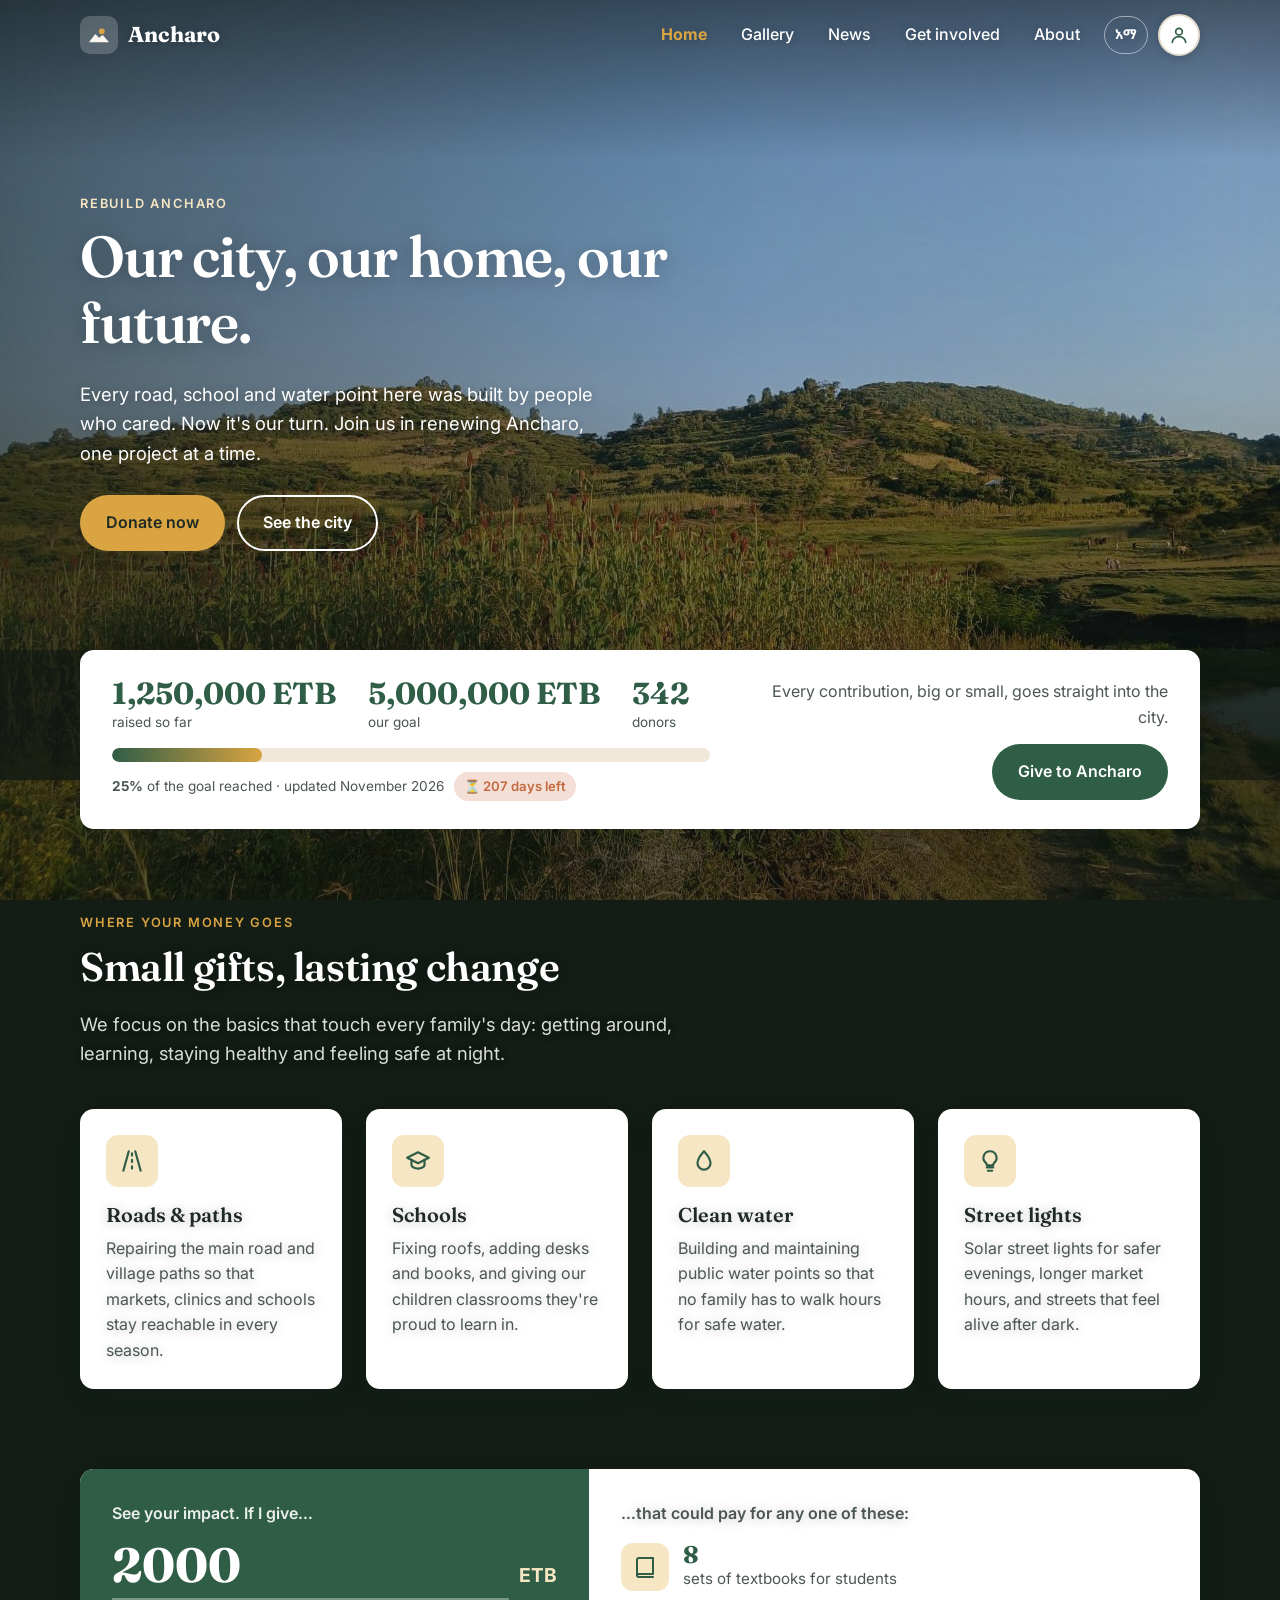
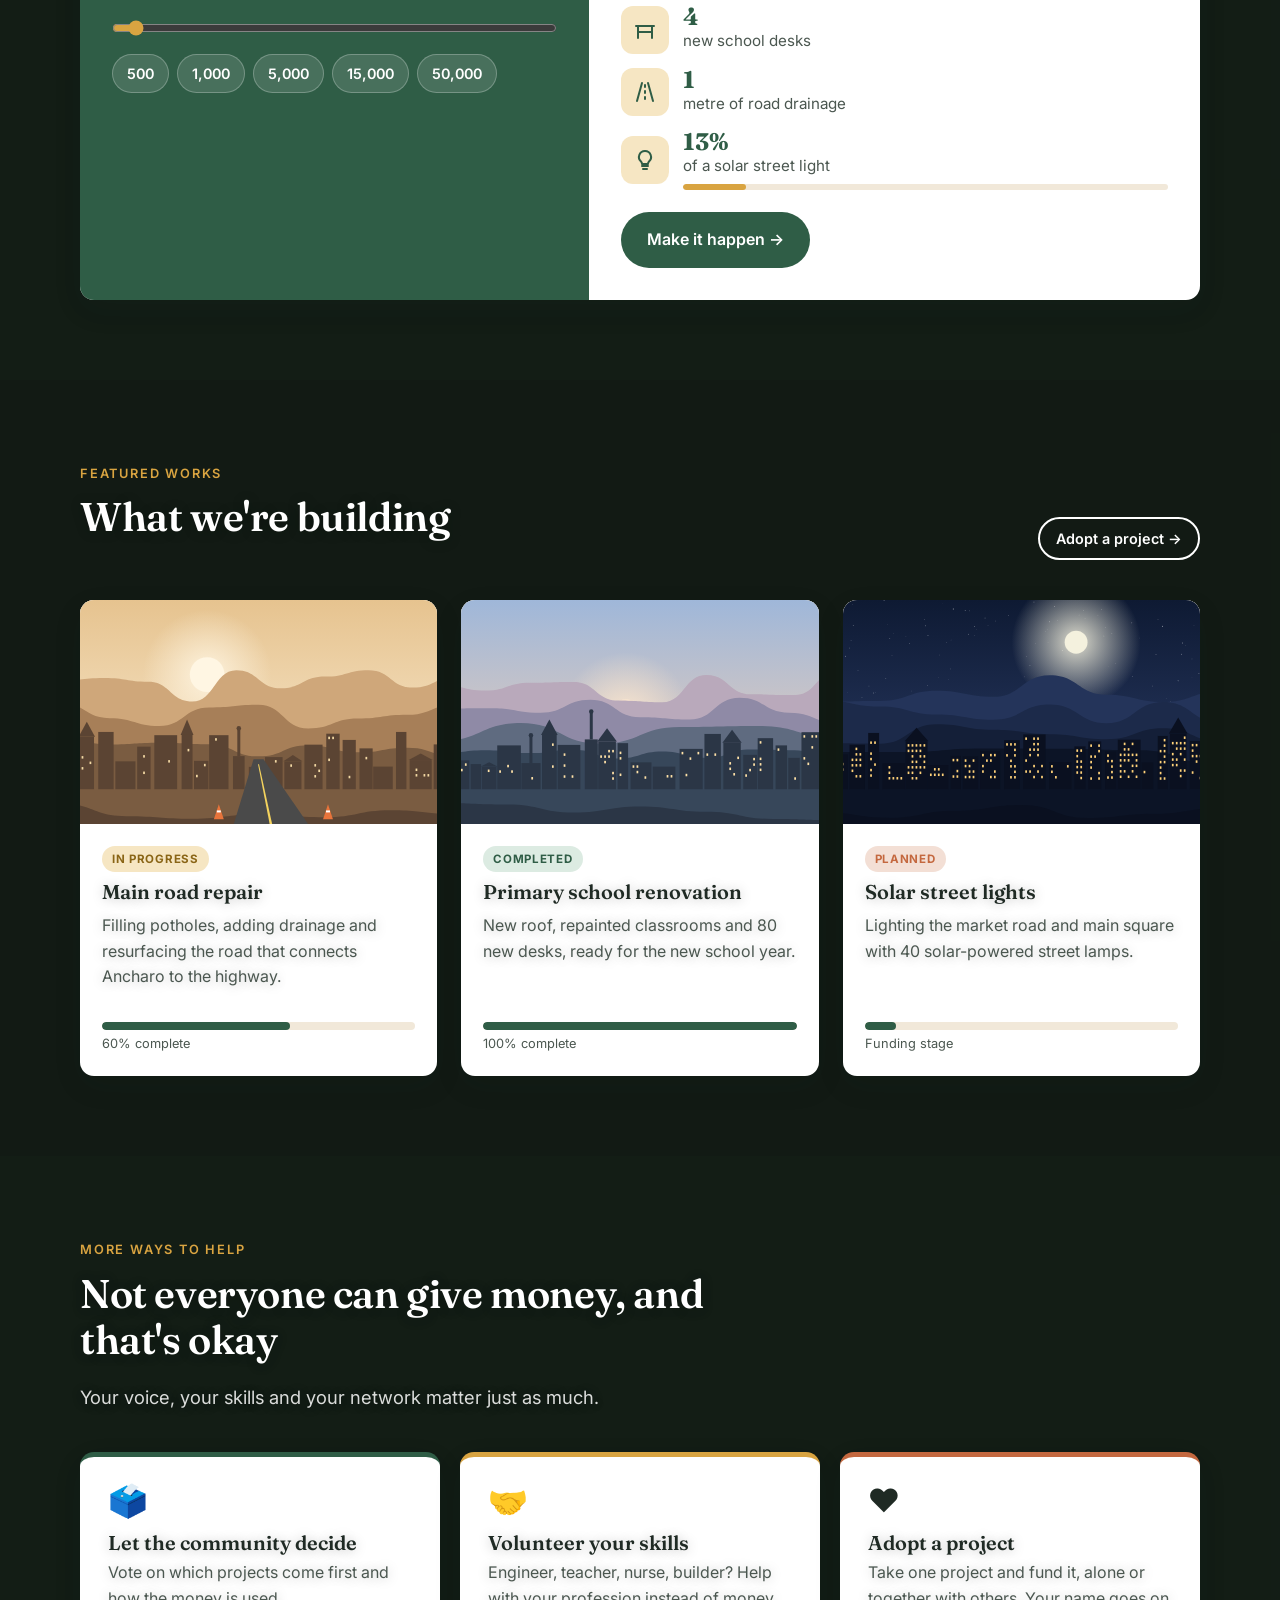
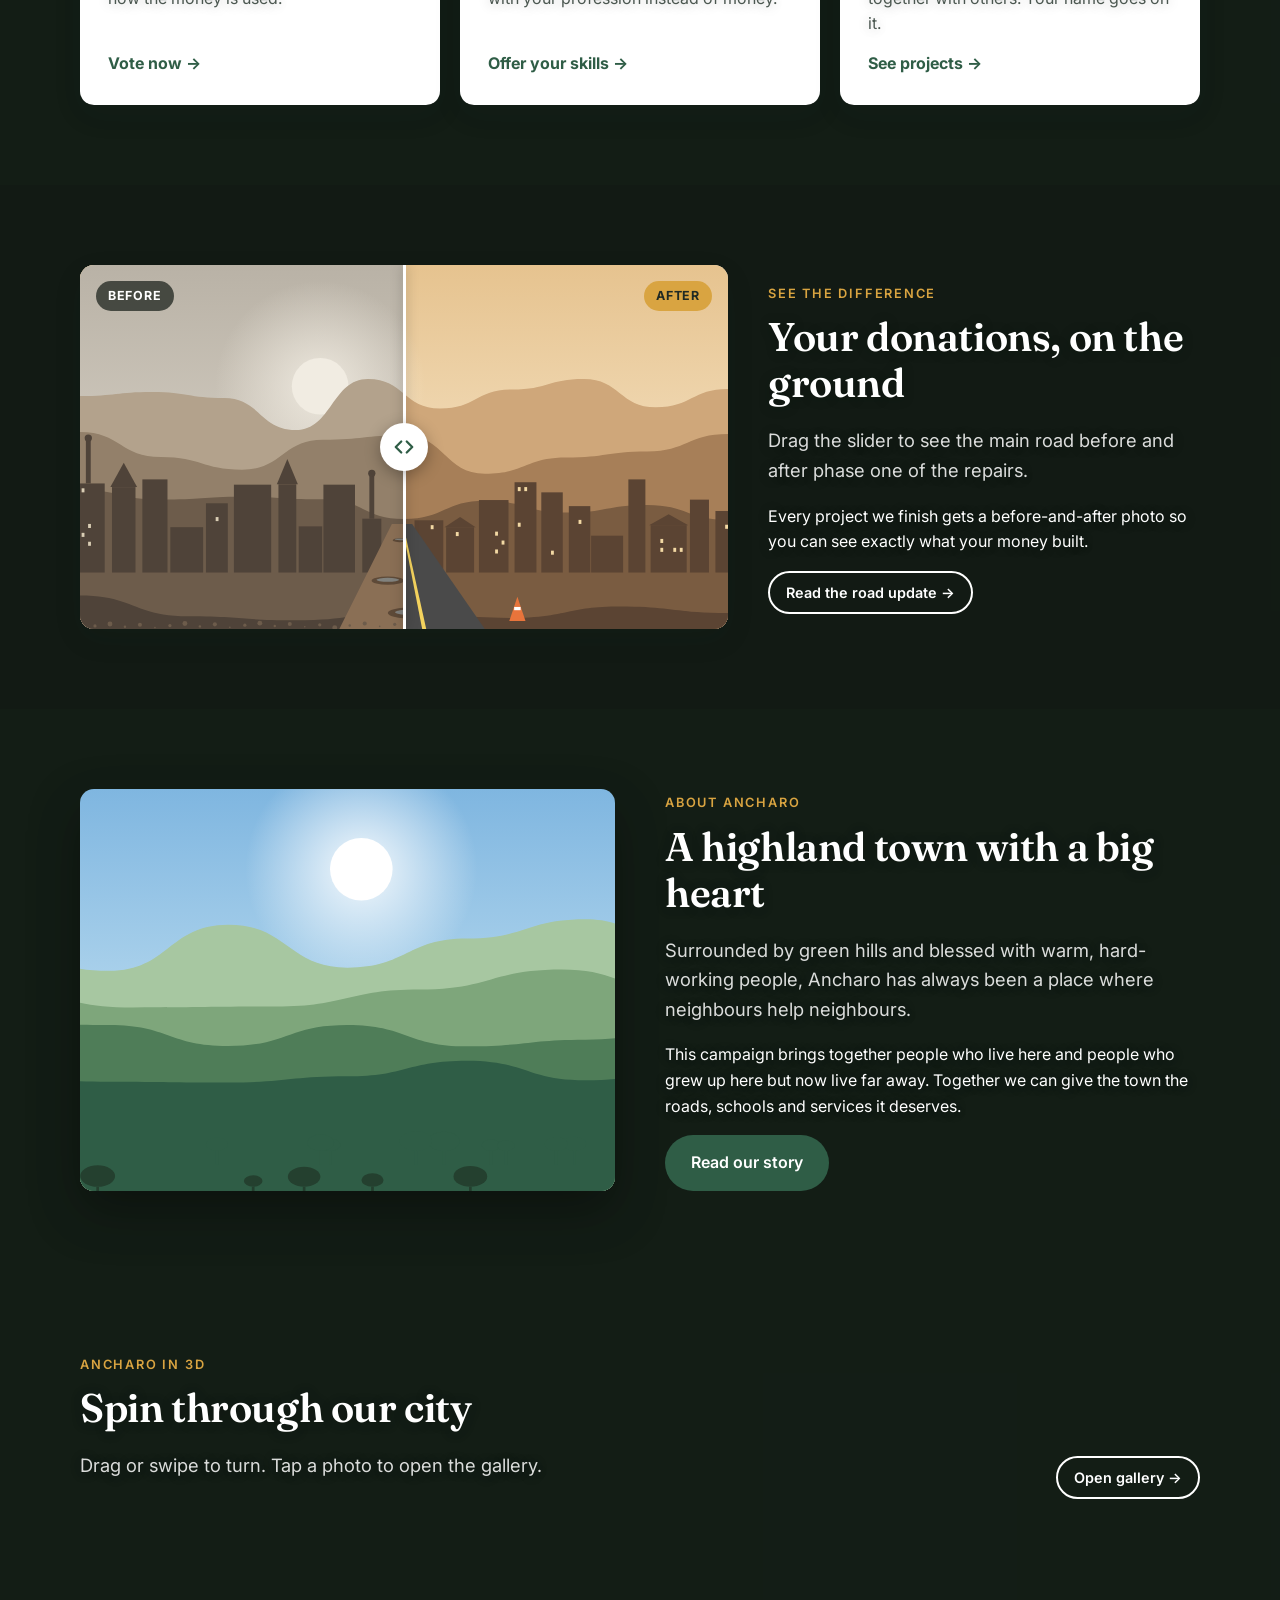
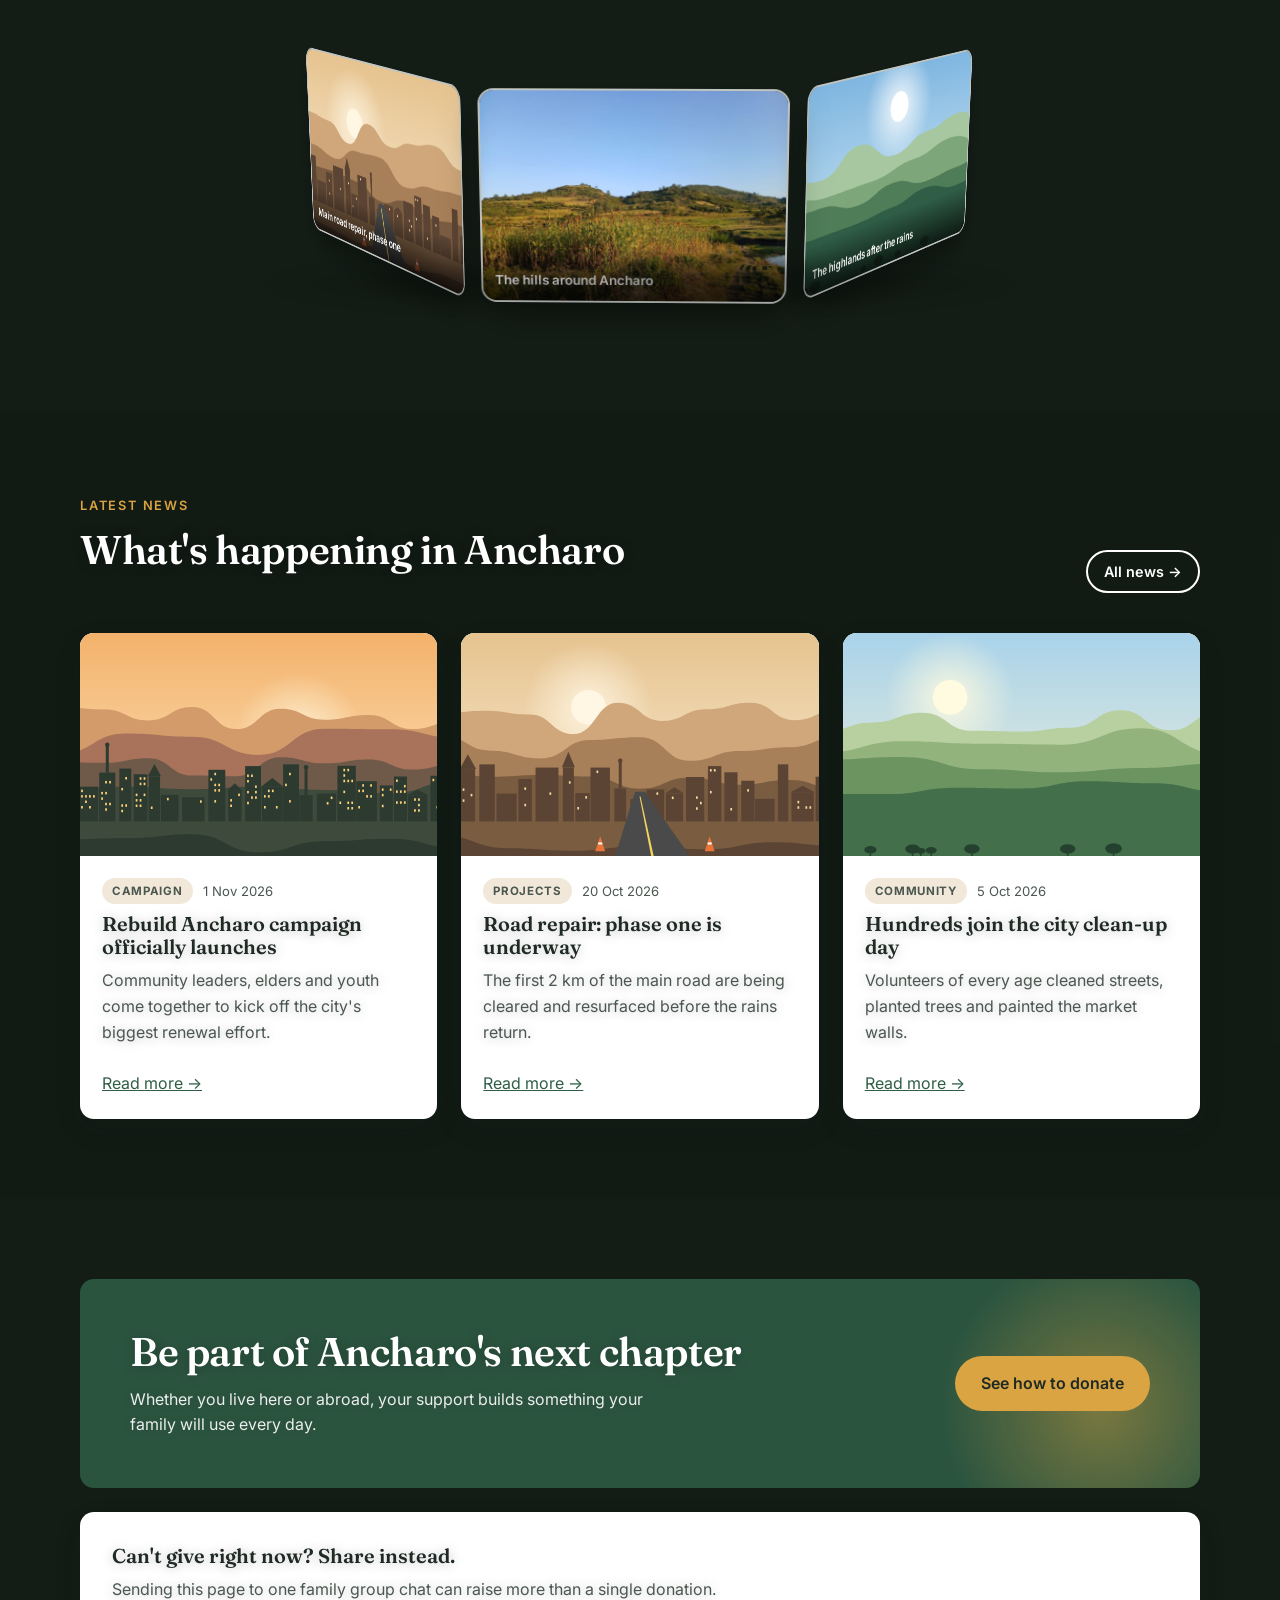
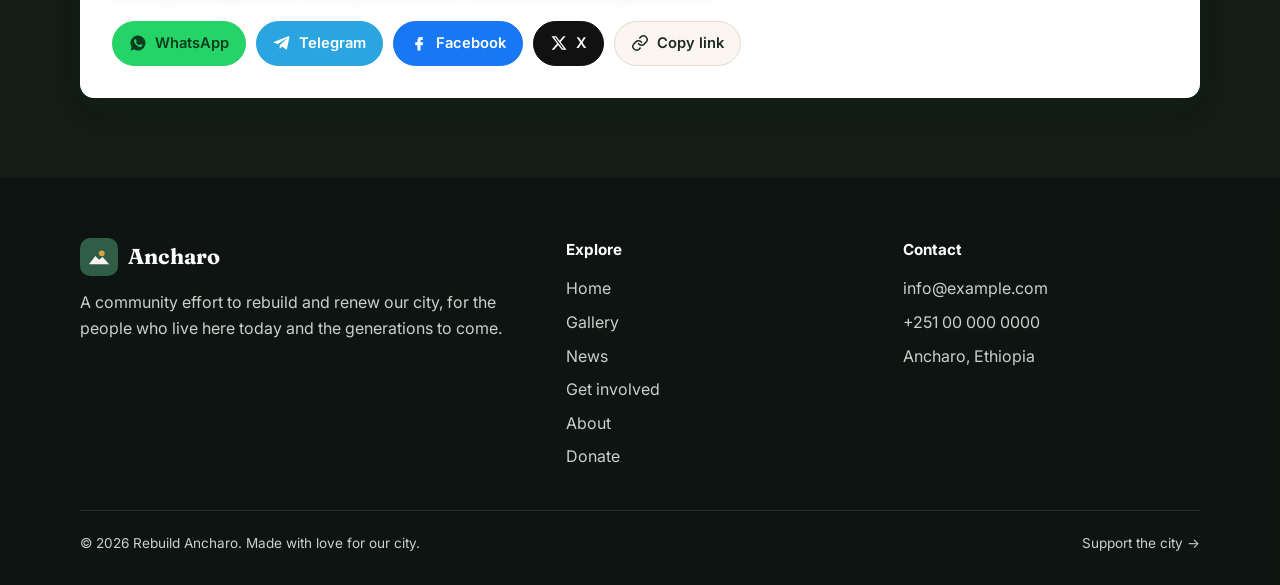
==== index.html @ 9e1f9411 "Add 3D motion: photo ring, tilting cards, unfolding hero, living background - Home: a 3D ring of Anc" ====
<!DOCTYPE html>
<html lang="en">
<head>
  <meta charset="UTF-8" />
  <meta name="viewport" content="width=device-width, initial-scale=1.0, viewport-fit=cover" />
  <title>Ancharo — Rebuild Our City</title>
  <meta name="description" content="Help us rebuild and renew Ancharo. See our city, follow the news, and support the projects that make our home better." />
  <meta name="theme-color" content="#2f5d46" />
  <!-- Link preview when shared on WhatsApp, Telegram, Facebook… -->
  <meta property="og:type" content="website" />
  <meta property="og:site_name" content="Rebuild Ancharo" />
  <meta property="og:title" content="Ancharo — Rebuild Our City" />
  <meta property="og:description" content="Help us rebuild and renew Ancharo. See our city, follow the news, and support the projects that make our home better." />
  <meta property="og:image" content="https://ancharo.vercel.app/images/og-image.jpg" />
  <meta property="og:url" content="https://ancharo.vercel.app/" />
  <meta name="twitter:card" content="summary_large_image" />
  <link rel="icon" href="images/favicon.svg" type="image/svg+xml" />
  <link rel="preconnect" href="https://fonts.googleapis.com" />
  <link rel="preconnect" href="https://fonts.gstatic.com" crossorigin />
  <link href="https://fonts.googleapis.com/css2?family=Fraunces:opsz,wght@9..144,600;9..144,700&family=Inter:wght@400;500;600;700&family=Noto+Sans+Ethiopic:wght@400;600;700&family=Noto+Serif+Ethiopic:wght@600;700&display=swap" rel="stylesheet" />
  <script src="js/i18n.js?v=f42a2118"></script>
  <link rel="stylesheet" href="css/styles.css?v=bd126ecc" />
</head>
<body class="home">

  <!-- ================= HEADER ================= -->
  <header class="site-header">
    <nav class="container nav" aria-label="Main">
      <a class="brand" href="index.html">
        <span class="brand__mark"><svg width="22" height="22" viewBox="0 0 24 24" fill="none"><circle cx="15" cy="8" r="3.2" fill="#d9a441"/><path d="M1 20 L8 11 L12 15 L16 12 L23 20 Z" fill="#faf6ef"/></svg></span>
        <span class="brand__name">Ancharo</span>
      </a>
      <button class="nav__toggle" aria-label="Open menu" aria-expanded="false">
        <svg width="26" height="26" viewBox="0 0 24 24" fill="none" stroke="currentColor" stroke-width="2" stroke-linecap="round"><path d="M3 6h18M3 12h18M3 18h18"/></svg>
      </button>
      <ul class="nav__links">
        <li><a href="index.html" aria-current="page">Home</a></li>
        <li><a href="gallery.html">Gallery</a></li>
        <li><a href="news.html">News</a></li>
        <li><a href="community.html">Get involved</a></li>
        <li><a href="about.html">About</a></li>
      </ul>
    </nav>
  </header>

  <main>
    <!-- ================= HERO ================= -->
    <section class="hero">
      <div class="container">
        <div class="hero__content">
          <span class="eyebrow">Rebuild Ancharo</span>
          <h1>Our city, our home, our future.</h1>
          <p>Every road, school and water point here was built by people who cared. Now it's our turn. Join us in renewing Ancharo, one project at a time.</p>
          <div class="hero__actions">
            <a class="btn btn--gold" href="donate.html">Donate now</a>
            <a class="btn btn--ghost" href="gallery.html">See the city</a>
          </div>
        </div>
      </div>
    </section>

    <!-- ================= PROGRESS ================= -->
    <section class="progress-wrap">
    <div class="container">
      <div class="progress-card reveal">
        <div>
          <div class="progress-card__nums">
            <div><div class="stat__value" data-raised>—</div><div class="stat__label">raised so far</div></div>
            <div><div class="stat__value" data-goal>—</div><div class="stat__label">our goal</div></div>
            <div><div class="stat__value" data-donors>—</div><div class="stat__label">donors</div></div>
          </div>
          <div class="bar" role="progressbar" aria-label="Fundraising progress"><div class="bar__fill"></div></div>
          <p class="progress-card__note"><strong data-percent>0%</strong> of the goal reached · updated <span data-updated></span> <span class="countdown" data-countdown></span></p>
        </div>
        <div class="progress-card__cta">
          <p>Every contribution, big or small, goes straight into the city.</p>
          <a class="btn btn--green" href="donate.html">Give to Ancharo</a>
        </div>
      </div>
    </div>
    </section>

    <!-- ================= SUPPORTERS (edit the list in js/main.js) ================= -->
    <section class="section" style="padding-bottom:0">
      <div class="container">
        <p class="eyebrow" style="margin-bottom:14px">Thank you to our supporters</p>
        <div class="supporters" data-supporters></div>
      </div>
    </section>

    <!-- ================= WHY ================= -->
    <section class="section">
      <div class="container">
        <div class="section__head reveal">
          <span class="eyebrow">Where your money goes</span>
          <h2>Small gifts, lasting change</h2>
          <p class="lead">We focus on the basics that touch every family's day: getting around, learning, staying healthy and feeling safe at night.</p>
        </div>
        <div class="grid grid--4">
          <div class="why reveal">
            <div class="why__icon"><svg width="26" height="26" viewBox="0 0 24 24" fill="none" stroke="currentColor" stroke-width="2" stroke-linecap="round" stroke-linejoin="round"><path d="M4 21 9 3M20 21 15 3M12 5v2M12 11v2M12 17v2"/></svg></div>
            <h3>Roads &amp; paths</h3>
            <p>Repairing the main road and village paths so that markets, clinics and schools stay reachable in every season.</p>
          </div>
          <div class="why reveal">
            <div class="why__icon"><svg width="26" height="26" viewBox="0 0 24 24" fill="none" stroke="currentColor" stroke-width="2" stroke-linecap="round" stroke-linejoin="round"><path d="M2 9 12 4l10 5-10 5Z"/><path d="M6 11v5c0 1.5 3 3 6 3s6-1.5 6-3v-5"/></svg></div>
            <h3>Schools</h3>
            <p>Fixing roofs, adding desks and books, and giving our children classrooms they're proud to learn in.</p>
          </div>
          <div class="why reveal">
            <div class="why__icon"><svg width="26" height="26" viewBox="0 0 24 24" fill="none" stroke="currentColor" stroke-width="2" stroke-linecap="round" stroke-linejoin="round"><path d="M12 3s6 6.5 6 11a6 6 0 0 1-12 0c0-4.5 6-11 6-11Z"/></svg></div>
            <h3>Clean water</h3>
            <p>Building and maintaining public water points so that no family has to walk hours for safe water.</p>
          </div>
          <div class="why reveal">
            <div class="why__icon"><svg width="26" height="26" viewBox="0 0 24 24" fill="none" stroke="currentColor" stroke-width="2" stroke-linecap="round" stroke-linejoin="round"><path d="M9 18h6M10 21h4M12 3a6 6 0 0 0-4 10.5c.7.7 1 1.5 1 2.5h6c0-1 .3-1.8 1-2.5A6 6 0 0 0 12 3Z"/></svg></div>
            <h3>Street lights</h3>
            <p>Solar street lights for safer evenings, longer market hours, and streets that feel alive after dark.</p>
          </div>
        </div>
      </div>
    </section>

    <!-- ================= IMPACT CALCULATOR (edit costs in js/main.js) ================= -->
    <section class="section" style="padding-top:0">
      <div class="container">
        <div class="impact reveal" data-impact>
          <div class="impact__input">
            <label for="impact-amount">See your impact. If I give…</label>
            <div class="impact__amount">
              <input id="impact-amount" type="number" inputmode="numeric" min="0" step="50" value="2000" />
              <span data-currency>ETB</span>
            </div>
            <input class="impact__range" type="range" min="100" max="50000" step="100" value="2000" aria-label="Donation amount" />
            <div class="impact__presets">
              <button type="button" data-amount="500">500</button>
              <button type="button" data-amount="1000">1,000</button>
              <button type="button" data-amount="5000">5,000</button>
              <button type="button" data-amount="15000">15,000</button>
              <button type="button" data-amount="50000">50,000</button>
            </div>
          </div>
          <div class="impact__out">
            <p class="impact__lead">…that could pay for any one of these:</p>
            <ul class="impact__list" aria-live="polite"></ul>
            <a class="btn btn--green" href="donate.html">Make it happen →</a>
          </div>
        </div>
      </div>
    </section>

    <!-- ================= FEATURED WORKS ================= -->
    <section class="section section--sand">
      <div class="container">
        <div class="section__head section__head--row reveal">
          <div>
            <span class="eyebrow">Featured works</span>
            <h2>What we're building</h2>
          </div>
          <a class="btn btn--ghost btn--small" href="community.html#adopt">Adopt a project →</a>
        </div>
        <div class="grid grid--3" data-projects-home>
          <article class="card reveal" data-sample>
            <img class="card__img" src="images/roadwork.svg" alt="Road repair work on the main road" loading="lazy" />
            <div class="card__body">
              <div class="card__meta"><span class="tag tag--progress">In progress</span></div>
              <h3>Main road repair</h3>
              <p>Filling potholes, adding drainage and resurfacing the road that connects Ancharo to the highway.</p>
              <div class="card__foot">
                <div class="mini-bar"><span style="width:60%"></span></div>
                <div class="mini-bar__label">60% complete</div>
              </div>
            </div>
          </article>
          <article class="card reveal" data-sample>
            <img class="card__img" src="images/dawn.svg" alt="Town at dawn with the renovated school" loading="lazy" />
            <div class="card__body">
              <div class="card__meta"><span class="tag tag--done">Completed</span></div>
              <h3>Primary school renovation</h3>
              <p>New roof, repainted classrooms and 80 new desks, ready for the new school year.</p>
              <div class="card__foot">
                <div class="mini-bar"><span style="width:100%"></span></div>
                <div class="mini-bar__label">100% complete</div>
              </div>
            </div>
          </article>
          <article class="card reveal" data-sample>
            <img class="card__img" src="images/night.svg" alt="The city at night with lit windows" loading="lazy" />
            <div class="card__body">
              <div class="card__meta"><span class="tag tag--planned">Planned</span></div>
              <h3>Solar street lights</h3>
              <p>Lighting the market road and main square with 40 solar-powered street lamps.</p>
              <div class="card__foot">
                <div class="mini-bar"><span style="width:10%"></span></div>
                <div class="mini-bar__label">Funding stage</div>
              </div>
            </div>
          </article>
        </div>
      </div>
    </section>

    <!-- ================= GET INVOLVED ================= -->
    <section class="section">
      <div class="container">
        <div class="section__head reveal">
          <span class="eyebrow">More ways to help</span>
          <h2>Not everyone can give money, and that's okay</h2>
          <p class="lead">Your voice, your skills and your network matter just as much.</p>
        </div>
        <div class="ways">
          <a class="way reveal" href="community.html#decide">
            <span class="way__icon" aria-hidden="true">🗳️</span>
            <h3>Let the community decide</h3>
            <p>Vote on which projects come first and how the money is used.</p>
            <span class="way__go">Vote now →</span>
          </a>
          <a class="way reveal" href="community.html#volunteer">
            <span class="way__icon" aria-hidden="true">🤝</span>
            <h3>Volunteer your skills</h3>
            <p>Engineer, teacher, nurse, builder? Help with your profession instead of money.</p>
            <span class="way__go">Offer your skills →</span>
          </a>
          <a class="way reveal" href="community.html#adopt">
            <span class="way__icon" aria-hidden="true">♥</span>
            <h3>Adopt a project</h3>
            <p>Take one project and fund it, alone or together with others. Your name goes on it.</p>
            <span class="way__go">See projects →</span>
          </a>
        </div>
      </div>
    </section>

    <!-- ================= BEFORE / AFTER ================= -->
    <section class="section section--sand">
      <div class="container ba-wrap">
        <!-- Replace the two images with real "before" and "after" photos of the same place, ideally taken from the same spot. -->
        <div class="ba reveal">
          <img src="images/roadwork.svg" alt="The main road after repair" />
          <img class="ba__before" src="images/road-before.svg" alt="The main road before repair, muddy and full of potholes" />
          <span class="ba__tag ba__tag--before">Before</span>
          <span class="ba__tag ba__tag--after">After</span>
          <span class="ba__line"></span>
          <span class="ba__knob"><svg width="22" height="22" viewBox="0 0 24 24" fill="none" stroke="currentColor" stroke-width="2.5" stroke-linecap="round" stroke-linejoin="round"><path d="m9 6-6 6 6 6M15 6l6 6-6 6"/></svg></span>
          <input class="ba__range" type="range" min="0" max="100" value="50" aria-label="Drag to compare before and after" />
        </div>
        <div class="reveal">
          <span class="eyebrow">See the difference</span>
          <h2>Your donations, on the ground</h2>
          <p class="lead">Drag the slider to see the main road before and after phase one of the repairs.</p>
          <p>Every project we finish gets a before-and-after photo so you can see exactly what your money built.</p>
          <a class="btn btn--ghost btn--small" href="news.html#road">Read the road update →</a>
        </div>
      </div>
    </section>

    <!-- ================= ABOUT TEASER ================= -->
    <section class="section">
      <div class="container split">
        <img class="split__img reveal" src="images/highlands.svg" alt="Green highland hills surrounding Ancharo" loading="lazy" />
        <div class="reveal">
          <span class="eyebrow">About Ancharo</span>
          <h2>A highland town with a big heart</h2>
          <p class="lead">Surrounded by green hills and blessed with warm, hard-working people, Ancharo has always been a place where neighbours help neighbours.</p>
          <p>This campaign brings together people who live here and people who grew up here but now live far away. Together we can give the town the roads, schools and services it deserves.</p>
          <a class="btn btn--green" href="about.html">Read our story</a>
        </div>
      </div>
    </section>

    <!-- ================= 3D PHOTO RING (photos from Admin → Gallery replace these automatically) ================= -->
    <section class="section ring-section">
      <div class="container">
        <div class="section__head section__head--row reveal">
          <div>
            <span class="eyebrow">Ancharo in 3D</span>
            <h2>Spin through our city</h2>
            <p class="lead">Drag or swipe to turn. Tap a photo to open the gallery.</p>
          </div>
          <a class="btn btn--ghost btn--small" href="gallery.html">Open gallery →</a>
        </div>
        <div class="ring reveal" data-ring role="region" aria-label="Photos of Ancharo, drag to turn">
          <div class="ring__stage">
            <div class="ring__spinner">
              <a class="ring__item" href="gallery.html" draggable="false"><img src="images/hero.jpg" alt="The hills around Ancharo" loading="lazy" draggable="false" /><span>The hills around Ancharo</span></a>
              <a class="ring__item" href="gallery.html" draggable="false"><img src="images/highlands.svg" alt="The highlands after the rains" loading="lazy" draggable="false" /><span>The highlands after the rains</span></a>
              <a class="ring__item" href="gallery.html" draggable="false"><img src="images/market.svg" alt="Market day" loading="lazy" draggable="false" /><span>Market day</span></a>
              <a class="ring__item" href="gallery.html" draggable="false"><img src="images/night.svg" alt="Ancharo by night" loading="lazy" draggable="false" /><span>Ancharo by night</span></a>
              <a class="ring__item" href="gallery.html" draggable="false"><img src="images/valley.svg" alt="The valley road" loading="lazy" draggable="false" /><span>The valley road</span></a>
              <a class="ring__item" href="gallery.html" draggable="false"><img src="images/dawn.svg" alt="Morning comes to town" loading="lazy" draggable="false" /><span>Morning comes to town</span></a>
              <a class="ring__item" href="gallery.html" draggable="false"><img src="images/dusk.svg" alt="Dusk from the eastern hill" loading="lazy" draggable="false" /><span>Dusk from the eastern hill</span></a>
              <a class="ring__item" href="gallery.html" draggable="false"><img src="images/roadwork.svg" alt="Main road repair, phase one" loading="lazy" draggable="false" /><span>Main road repair, phase one</span></a>
            </div>
          </div>
          <div class="ring__floor" aria-hidden="true"></div>
        </div>
      </div>
    </section>

    <!-- ================= LATEST NEWS ================= -->
    <section class="section section--sand">
      <div class="container">
        <div class="section__head section__head--row reveal">
          <div>
            <span class="eyebrow">Latest news</span>
            <h2>What's happening in Ancharo</h2>
          </div>
          <a class="btn btn--ghost btn--small" href="news.html">All news →</a>
        </div>
        <div class="grid grid--3" data-latest-news>
          <article class="card reveal" data-sample>
            <img class="card__img" src="images/hero.svg" alt="Ancharo at sunset" loading="lazy" />
            <div class="card__body">
              <div class="card__meta"><span class="tag">Campaign</span><time datetime="2026-11-01">1 Nov 2026</time></div>
              <h3>Rebuild Ancharo campaign officially launches</h3>
              <p>Community leaders, elders and youth come together to kick off the city's biggest renewal effort.</p>
              <div class="card__foot"><a href="news.html#launch">Read more →</a></div>
            </div>
          </article>
          <article class="card reveal" data-sample>
            <img class="card__img" src="images/roadwork.svg" alt="Road repair crew at work" loading="lazy" />
            <div class="card__body">
              <div class="card__meta"><span class="tag">Projects</span><time datetime="2026-10-20">20 Oct 2026</time></div>
              <h3>Road repair: phase one is underway</h3>
              <p>The first 2 km of the main road are being cleared and resurfaced before the rains return.</p>
              <div class="card__foot"><a href="news.html#road">Read more →</a></div>
            </div>
          </article>
          <article class="card reveal" data-sample>
            <img class="card__img" src="images/valley.svg" alt="Green valley outside the town" loading="lazy" />
            <div class="card__body">
              <div class="card__meta"><span class="tag">Community</span><time datetime="2026-10-05">5 Oct 2026</time></div>
              <h3>Hundreds join the city clean-up day</h3>
              <p>Volunteers of every age cleaned streets, planted trees and painted the market walls.</p>
              <div class="card__foot"><a href="news.html#cleanup">Read more →</a></div>
            </div>
          </article>
        </div>
      </div>
    </section>

    <!-- ================= CTA ================= -->
    <section class="section">
      <div class="container">
        <div class="cta-band reveal">
          <div>
            <h2>Be part of Ancharo's next chapter</h2>
            <p>Whether you live here or abroad, your support builds something your family will use every day.</p>
          </div>
          <a class="btn btn--gold" href="donate.html">See how to donate</a>
        </div>

        <!-- Share -->
        <div class="share-box reveal" style="margin-top:24px">
          <div>
            <h3>Can't give right now? Share instead.</h3>
            <p style="color:var(--ink-soft);margin:0">Sending this page to one family group chat can raise more than a single donation.</p>
            <div class="share" data-share="Help rebuild our city, Ancharo! Every birr goes to roads, schools, water and light:">
              <a class="share__btn share__btn--whatsapp" data-share-to="whatsapp"><svg viewBox="0 0 24 24" fill="currentColor"><path d="M12 2a10 10 0 0 0-8.6 15.1L2 22l5-1.3A10 10 0 1 0 12 2Zm5.5 14.1c-.2.6-1.3 1.2-1.8 1.2-.5.1-1 .1-3.3-.8-2.8-1.1-4.5-4-4.7-4.2-.1-.2-1.1-1.5-1.1-2.8s.7-2 1-2.2c.2-.3.5-.3.7-.3h.5c.2 0 .4 0 .6.5l.8 2c.1.2.1.3 0 .5l-.4.5-.3.4c-.1.1-.2.3-.1.5.2.3.7 1.2 1.6 2 1.1 1 2 1.3 2.3 1.4.3.1.5.1.6-.1l.9-1.1c.2-.3.4-.2.6-.1l1.9.9c.3.1.5.2.5.3.1.2.1.8-.2 1.4Z"/></svg>WhatsApp</a>
              <a class="share__btn share__btn--telegram" data-share-to="telegram"><svg viewBox="0 0 24 24" fill="currentColor"><path d="M21.9 4.3 18.7 19.5c-.2 1-.9 1.3-1.8.8l-4.8-3.6-2.3 2.2c-.3.3-.5.5-1 .5l.3-4.9 8.9-8c.4-.3-.1-.5-.6-.2l-11 6.9-4.7-1.5c-1-.3-1-1 .2-1.5L20.5 3c.9-.3 1.6.2 1.4 1.3Z"/></svg>Telegram</a>
              <a class="share__btn share__btn--facebook" data-share-to="facebook"><svg viewBox="0 0 24 24" fill="currentColor"><path d="M14 8h3V4h-3c-2.8 0-4 1.8-4 4.5V11H7v4h3v7h4v-7h3l.5-4H14V8.8c0-.5.3-.8.8-.8Z"/></svg>Facebook</a>
              <a class="share__btn share__btn--x" data-share-to="x"><svg viewBox="0 0 24 24" fill="currentColor"><path d="M17.8 3h3.1l-6.8 7.8L22 21h-6.2l-4.9-6.4L5.3 21H2.2l7.3-8.3L2 3h6.3l4.4 5.9L17.8 3Zm-1.1 16.2h1.7L7.4 4.7H5.6l11.1 14.5Z"/></svg>X</a>
              <button class="share__btn" type="button" data-share-copy><svg viewBox="0 0 24 24" fill="none" stroke="currentColor" stroke-width="2" stroke-linecap="round"><path d="M10 13a5 5 0 0 0 7.5.5l3-3a5 5 0 0 0-7-7l-1.7 1.7"/><path d="M14 11a5 5 0 0 0-7.5-.5l-3 3a5 5 0 0 0 7 7l1.7-1.7"/></svg>Copy link</button>
              <button class="share__btn" type="button" data-share-native>More…</button>
            </div>
          </div>
        </div>
      </div>
    </section>
  </main>

  <!-- ================= FOOTER ================= -->
  <footer class="site-footer">
    <div class="container">
      <div class="footer-grid">
        <div>
          <a class="brand" href="index.html">
            <span class="brand__mark"><svg width="22" height="22" viewBox="0 0 24 24" fill="none"><circle cx="15" cy="8" r="3.2" fill="#d9a441"/><path d="M1 20 L8 11 L12 15 L16 12 L23 20 Z" fill="#faf6ef"/></svg></span>
            <span class="brand__name">Ancharo</span>
          </a>
          <p>A community effort to rebuild and renew our city, for the people who live here today and the generations to come.</p>
        </div>
        <div>
          <h4>Explore</h4>
          <ul>
            <li><a href="index.html">Home</a></li>
            <li><a href="gallery.html">Gallery</a></li>
            <li><a href="news.html">News</a></li>
            <li><a href="community.html">Get involved</a></li>
            <li><a href="about.html">About</a></li>
            <li><a href="donate.html">Donate</a></li>
          </ul>
        </div>
        <div>
          <h4>Contact</h4>
          <ul>
            <li><a href="mailto:info@example.com">info@example.com</a></li>
            <li><a href="tel:+251000000000">+251 00 000 0000</a></li>
            <li>Ancharo, Ethiopia</li>
          </ul>
        </div>
      </div>
      <div class="footer-bottom">
        <span>© <span data-year>2026</span> Rebuild Ancharo. Made with love for our city.</span>
        <a href="donate.html">Support the city →</a>
      </div>
    </div>
  </footer>

  <a class="fab-donate" href="donate.html"><svg width="18" height="18" viewBox="0 0 24 24" fill="currentColor"><path d="M12 21s-7.5-4.6-9.5-9.2C1 8.3 3.2 5 6.6 5c2 0 3.5 1.1 4.4 2.5C12 6.1 13.4 5 15.4 5c3.4 0 5.6 3.3 4.1 6.8C19.5 16.4 12 21 12 21Z"/></svg>Donate</a>

  <script src="js/config.js?v=c62fa761"></script>
  <script src="js/main.js?v=d768c29c"></script>
  <script src="js/live.js?v=756f6df2"></script>
</body>
</html>
---- css/styles.css ----
/* ==========================================================
   Ancharo — Rebuild Our City
   Edit the colors below to change the whole site's look.
   ========================================================== */
:root {
  --ink: #1f2a24;
  --ink-soft: #4b5750;
  --cream: #faf6ef;
  --paper: #ffffff;
  --sand: #f1e8d9;
  --green: #2f5d46;
  --green-dark: #224634;
  --gold: #d9a441;
  --gold-soft: #f6e6c3;
  --terracotta: #c4683f;
  --line: #e4dccd;
  --radius: 14px;
  --shadow: 0 10px 30px rgba(31, 42, 36, .08);
  --max: 1160px;
}

*, *::before, *::after { box-sizing: border-box; }
html { scroll-behavior: smooth; }
body {
  margin: 0;
  font-family: "Inter", "Noto Sans Ethiopic", system-ui, -apple-system, "Segoe UI", sans-serif;
  color: var(--ink);
  background: var(--cream);
  line-height: 1.6;
  -webkit-font-smoothing: antialiased;
}
img { max-width: 100%; display: block; }
a { color: var(--green); }
h1, h2, h3 { font-family: "Fraunces", "Noto Serif Ethiopic", Georgia, serif; line-height: 1.15; margin: 0 0 .5em; font-weight: 600; }
h1 { font-size: clamp(2.2rem, 5.5vw, 4rem); letter-spacing: -.02em; }
h2 { font-size: clamp(1.7rem, 3.4vw, 2.5rem); letter-spacing: -.01em; }
h3 { font-size: 1.25rem; }
p { margin: 0 0 1em; }

.container { width: 100%; max-width: var(--max); margin: 0 auto; padding: 0 20px; }
.section { padding: 80px 0; }
.section--sand { background: var(--sand); }
.section__head { max-width: 640px; margin-bottom: 40px; }
.section__head--row { max-width: none; display: flex; justify-content: space-between; align-items: end; gap: 20px; flex-wrap: wrap; }
.eyebrow {
  display: inline-block; font-size: .8rem; font-weight: 600; letter-spacing: .14em;
  text-transform: uppercase; color: var(--terracotta); margin-bottom: 10px;
}
.lead { font-size: 1.15rem; color: var(--ink-soft); }

/* ---------- Buttons ---------- */
.btn {
  display: inline-flex; align-items: center; gap: 8px;
  padding: 13px 24px; border-radius: 999px; border: 2px solid transparent;
  font: inherit; font-weight: 600; text-decoration: none; cursor: pointer;
  transition: transform .15s ease, background .2s ease, color .2s ease;
}
.btn:hover { transform: translateY(-2px); }
.btn--gold { background: var(--gold); color: var(--ink); }
.btn--gold:hover { background: #e7b553; }
.btn--green { background: var(--green); color: #fff; }
.btn--green:hover { background: var(--green-dark); }
.btn--ghost { border-color: currentColor; color: inherit; background: transparent; }
.btn--small { padding: 8px 16px; font-size: .9rem; }

/* ---------- Header / Nav ---------- */
.site-header {
  position: sticky; top: 0; z-index: 50;
  background: rgba(250, 246, 239, .92); backdrop-filter: blur(10px);
  border-bottom: 1px solid var(--line);
}
.nav { display: flex; align-items: center; gap: 10px; height: 70px; }
.brand { display: flex; align-items: center; gap: 10px; text-decoration: none; color: var(--ink); margin-right: auto; }
.nav__links { order: 1; }
.lang-switch { order: 2; }
.nav-user { order: 3; }
.nav__toggle { order: 4; }
.brand__mark {
  width: 38px; height: 38px; border-radius: 10px; background: var(--green);
  display: grid; place-items: center;
}
.brand__name { font-family: "Fraunces", Georgia, serif; font-size: 1.35rem; font-weight: 700; }
.nav__links { display: flex; align-items: center; gap: 6px; list-style: none; margin: 0; padding: 0; }
.nav__links a {
  display: block; padding: 8px 14px; border-radius: 999px;
  text-decoration: none; color: var(--ink); font-weight: 500;
}
.nav__links a:hover { background: var(--sand); }
/* Current page: yellow text, no box */
.nav__links a:not(.btn):hover { background: none; color: #b07a17; }
.nav__links a[aria-current="page"] { background: none; color: #b07a17; font-weight: 700; }
.nav__links .btn { margin-left: 8px; padding: 9px 20px; }
.nav__links .btn:hover,
.nav__links .btn[aria-current="page"] { background: var(--gold); color: var(--ink); }
.nav__links .btn[aria-current="page"] { box-shadow: 0 0 0 3px var(--gold-soft); }
.nav__toggle {
  display: none; background: none; border: 0; padding: 8px; cursor: pointer; color: var(--ink);
}

@media (max-width: 820px) {
  .nav__toggle { display: block; }
  .nav__links {
    position: absolute; top: 70px; left: 0; right: 0; flex-direction: column; align-items: stretch;
    background: var(--cream); border-bottom: 1px solid var(--line); padding: 12px 20px 20px;
    display: none;
  }
  .nav__links.is-open { display: flex; }
  .nav__links a { padding: 12px 14px; }
  .nav__links .btn { margin: 8px 0 0; justify-content: center; }
}

/* ---------- Hero ---------- */
/* The hero always fits one screen (also at 125% / 150% display scaling):
   its height follows the window height, and the heading shrinks on short screens. */
.hero {
  position: relative; display: flex; align-items: center;
  height: clamp(480px, calc(100vh - 70px), 820px);
  height: clamp(480px, calc(100svh - 70px), 820px);
  color: #fff; overflow: hidden;
  background: #3d5a3a url("../images/hero.jpg") center 72% / cover no-repeat;
}
.hero::after {
  content: ""; position: absolute; inset: 0;
  background:
    linear-gradient(90deg, rgba(20,28,22,.65) 0%, rgba(20,28,22,.3) 55%, transparent 100%),
    linear-gradient(180deg, rgba(20,28,22,.1) 0%, rgba(20,28,22,.15) 45%, rgba(20,28,22,.7) 100%);
}
.hero__content { position: relative; z-index: 1; max-width: 640px; padding: 24px 0 96px; }
.hero h1 { font-size: clamp(2rem, min(5vw, 7.2vh), 3.6rem); margin-bottom: .4em; }
.hero__content .eyebrow { color: var(--gold-soft); }
.hero h1 { text-shadow: 0 2px 20px rgba(0,0,0,.25); }
.hero p { font-size: clamp(1rem, 2.4vh, 1.15rem); max-width: 540px; text-shadow: 0 1px 10px rgba(0,0,0,.3); }
.hero__actions { display: flex; gap: 12px; flex-wrap: wrap; margin-top: clamp(14px, 3vh, 28px); }
@media (max-width: 600px) {
  .hero { height: auto; min-height: calc(100svh - 70px); }
  .hero__content { padding: 50px 0 100px; }
}

.page-hero {
  position: relative; padding: 110px 0 70px; color: #fff; overflow: hidden;
  background: #2c3a2f center bottom / cover no-repeat;
}
.page-hero::after { content: ""; position: absolute; inset: 0; background: linear-gradient(90deg, rgba(20,28,22,.7), rgba(20,28,22,.35)); }
.page-hero .container { position: relative; z-index: 1; }
.page-hero .eyebrow { color: var(--gold-soft); }
.page-hero p { max-width: 620px; font-size: 1.1rem; opacity: .95; }

/* ---------- Fundraising progress ---------- */
.progress-card {
  position: relative; z-index: 2; margin-top: -64px;
  background: var(--paper); border-radius: var(--radius); box-shadow: var(--shadow);
  padding: 28px 32px; display: grid; grid-template-columns: 1.4fr 1fr; gap: 30px; align-items: center;
}
.progress-card__nums { display: flex; gap: 14px 32px; flex-wrap: wrap; margin-bottom: 14px; }
.stat__value { font-family: "Fraunces", Georgia, serif; font-size: 1.9rem; font-weight: 700; color: var(--green); line-height: 1; }
.stat__label { font-size: .85rem; color: var(--ink-soft); margin-top: 4px; }
.bar { height: 14px; background: var(--sand); border-radius: 999px; overflow: hidden; }
.bar__fill {
  height: 100%; width: 0; border-radius: 999px;
  background: linear-gradient(90deg, var(--green), var(--gold));
  transition: width 1.4s cubic-bezier(.2,.8,.2,1);
}
.progress-card__note { font-size: .85rem; color: var(--ink-soft); margin: 10px 0 0; }
.progress-card__cta { text-align: right; }
.progress-card__cta p { color: var(--ink-soft); margin-bottom: 14px; }
@media (max-width: 760px) {
  .progress-card { grid-template-columns: 1fr; padding: 24px; }
  .progress-card__cta { text-align: left; }
}

/* ---------- Cards / grids ---------- */
.grid { display: grid; gap: 24px; }
.grid--3 { grid-template-columns: repeat(auto-fill, minmax(280px, 1fr)); }
.grid--4 { grid-template-columns: repeat(auto-fill, minmax(220px, 1fr)); }

.card {
  background: var(--paper); border-radius: var(--radius); overflow: hidden;
  box-shadow: var(--shadow); display: flex; flex-direction: column;
  transition: transform .2s ease, box-shadow .2s ease;
}
.card:hover { transform: translateY(-4px); box-shadow: 0 16px 40px rgba(31,42,36,.12); }
.card__img { aspect-ratio: 16 / 10; object-fit: cover; width: 100%; background: var(--sand); }
.card__body { padding: 22px; display: flex; flex-direction: column; flex: 1; }
.card__body p { color: var(--ink-soft); }
.card__meta { font-size: .82rem; color: var(--ink-soft); margin-bottom: 8px; display: flex; gap: 10px; align-items: center; flex-wrap: wrap; }
.card__foot { margin-top: auto; padding-top: 10px; }

.tag {
  display: inline-block; font-size: .72rem; font-weight: 700; letter-spacing: .06em; text-transform: uppercase;
  padding: 4px 10px; border-radius: 999px; background: var(--sand); color: var(--ink-soft);
}
.tag--done { background: #dcebe2; color: var(--green); }
.tag--progress { background: var(--gold-soft); color: #8a6516; }
.tag--planned { background: #f3dfd5; color: var(--terracotta); }

.mini-bar { height: 8px; background: var(--sand); border-radius: 999px; overflow: hidden; margin: 6px 0 4px; }
.mini-bar span { display: block; height: 100%; background: var(--green); border-radius: 999px; }
.mini-bar__label { font-size: .8rem; color: var(--ink-soft); }

/* Why cards */
.why { padding: 26px; background: var(--paper); border-radius: var(--radius); box-shadow: var(--shadow); }
.why__icon {
  width: 52px; height: 52px; border-radius: 12px; display: grid; place-items: center;
  background: var(--gold-soft); color: var(--green); margin-bottom: 16px;
}
.why p { color: var(--ink-soft); margin: 0; }

/* ---------- Split / about ---------- */
.split { display: grid; grid-template-columns: 1fr 1fr; gap: 50px; align-items: center; }
.split__img { border-radius: var(--radius); box-shadow: var(--shadow); aspect-ratio: 4 / 3; object-fit: cover; width: 100%; }
@media (max-width: 820px) { .split { grid-template-columns: 1fr; gap: 30px; } }

.values { list-style: none; padding: 0; margin: 20px 0 0; display: grid; gap: 14px; }
.values li { display: flex; gap: 12px; align-items: flex-start; }
.values svg { flex: none; color: var(--green); margin-top: 3px; }

/* ---------- CTA band ---------- */
.cta-band {
  background: var(--green); color: #fff; border-radius: var(--radius);
  padding: 50px; display: flex; justify-content: space-between; align-items: center; gap: 30px; flex-wrap: wrap;
  position: relative; overflow: hidden;
}
.cta-band::before {
  content: ""; position: absolute; right: -60px; bottom: -80px; width: 320px; height: 320px; border-radius: 50%;
  background: radial-gradient(circle, rgba(217,164,65,.45), transparent 70%);
}
.cta-band > * { position: relative; }
.cta-band h2 { margin-bottom: .3em; }
.cta-band p { margin: 0; opacity: .9; max-width: 520px; }
@media (max-width: 600px) { .cta-band { padding: 32px 24px; } }

/* ---------- Gallery ---------- */
.filters { display: flex; gap: 8px; flex-wrap: wrap; margin-bottom: 30px; }
.filter {
  font: inherit; font-weight: 500; padding: 8px 18px; border-radius: 999px; cursor: pointer;
  border: 1px solid var(--line); background: var(--paper); color: var(--ink);
}
.filter.is-active { background: var(--green); color: #fff; border-color: var(--green); }

.gallery { columns: 3 300px; column-gap: 18px; }
.gallery__item {
  break-inside: avoid; margin: 0 0 18px; position: relative; border-radius: var(--radius); overflow: hidden;
  cursor: zoom-in; box-shadow: var(--shadow); background: var(--sand);
}
.gallery__item img { width: 100%; transition: transform .4s ease; }
.gallery__item:hover img { transform: scale(1.04); }
.gallery__item figcaption {
  position: absolute; left: 0; right: 0; bottom: 0; padding: 30px 16px 14px; color: #fff; font-weight: 500;
  background: linear-gradient(transparent, rgba(0,0,0,.65));
}
.gallery__item.is-hidden { display: none; }
.gallery__item--tall img { aspect-ratio: 3 / 4; object-fit: cover; }
.gallery__item--wide img { aspect-ratio: 16 / 9; object-fit: cover; }
.gallery__item--square img { aspect-ratio: 1; object-fit: cover; }

.lightbox {
  position: fixed; inset: 0; z-index: 100; background: rgba(12,16,13,.92);
  display: none; align-items: center; justify-content: center; padding: 20px;
}
.lightbox.is-open { display: flex; }
.lightbox img { max-height: 80vh; max-width: min(1100px, 100%); border-radius: 10px; }
.lightbox__caption { color: #fff; text-align: center; margin-top: 14px; }
.lightbox__inner { display: flex; flex-direction: column; align-items: center; }
.lightbox button {
  position: absolute; background: rgba(255,255,255,.12); color: #fff; border: 0; cursor: pointer;
  width: 48px; height: 48px; border-radius: 50%; font-size: 1.6rem; line-height: 1;
}
.lightbox button:hover { background: rgba(255,255,255,.25); }
.lightbox__close { top: 20px; right: 20px; }
.lightbox__prev { left: 20px; top: 50%; transform: translateY(-50%); }
.lightbox__next { right: 20px; top: 50%; transform: translateY(-50%); }
@media (max-width: 600px) {
  .lightbox__prev, .lightbox__next { top: auto; bottom: 20px; transform: none; }
}

/* ---------- News ---------- */
.news-list { display: grid; gap: 28px; }
.news-item {
  display: grid; grid-template-columns: 320px 1fr; gap: 0; background: var(--paper);
  border-radius: var(--radius); overflow: hidden; box-shadow: var(--shadow);
}
.news-item img { width: 100%; height: 100%; object-fit: cover; min-height: 220px; }
.news-item__body { padding: 28px; }
.news-item__body p { color: var(--ink-soft); }
.news-item details summary { cursor: pointer; color: var(--green); font-weight: 600; list-style: none; }
.news-item details summary::-webkit-details-marker { display: none; }
.news-item details[open] summary { margin-bottom: 10px; }
.news-item details[open] summary .more { display: none; }
.news-item details:not([open]) summary .less { display: none; }
@media (max-width: 760px) {
  .news-item { grid-template-columns: 1fr; }
  .news-item img { aspect-ratio: 16 / 9; min-height: 0; }
}

/* ---------- Donate ---------- */
.accounts { display: grid; gap: 22px; grid-template-columns: repeat(auto-fill, minmax(min(100%, 420px), 1fr)); }
.account {
  background: var(--paper); border-radius: var(--radius); box-shadow: var(--shadow); padding: 26px;
  border-top: 5px solid var(--green);
}
.account--gold { border-top-color: var(--gold); }
.account--terracotta { border-top-color: var(--terracotta); }
.account__bank { display: flex; align-items: center; gap: 12px; margin-bottom: 18px; }
.account__logo {
  width: 46px; height: 46px; border-radius: 12px; display: grid; place-items: center;
  background: var(--sand); font-weight: 700; color: var(--green); font-size: .9rem;
}
.account__bank h3 { margin: 0; }
.account__bank small { color: var(--ink-soft); }
.account dl { margin: 0; display: grid; gap: 12px; }
.account dt { font-size: .78rem; text-transform: uppercase; letter-spacing: .08em; color: var(--ink-soft); }
.account dd { margin: 2px 0 0; font-weight: 600; word-break: break-word; }
.copy-row { display: flex; align-items: center; justify-content: space-between; gap: 10px; }
.account__number { font-family: ui-monospace, "SFMono-Regular", Menlo, monospace; font-size: 1.15rem; letter-spacing: .04em; }
.copy-btn {
  flex: none; font: inherit; font-size: .82rem; font-weight: 600; padding: 6px 12px; border-radius: 8px;
  border: 1px solid var(--line); background: var(--cream); cursor: pointer; color: var(--ink);
}
.copy-btn:hover { background: var(--sand); }
.copy-btn.is-copied { background: var(--green); color: #fff; border-color: var(--green); }

.steps { counter-reset: step; list-style: none; padding: 0; margin: 0; display: grid; gap: 18px; }
.steps li {
  counter-increment: step; position: relative; padding: 20px 20px 20px 72px;
  background: var(--paper); border-radius: var(--radius); box-shadow: var(--shadow);
}
.steps li::before {
  content: counter(step); position: absolute; left: 20px; top: 18px; width: 36px; height: 36px;
  border-radius: 50%; background: var(--gold); color: var(--ink); font-weight: 700;
  display: grid; place-items: center;
}
.steps strong { display: block; margin-bottom: 2px; }
.steps span { color: var(--ink-soft); }

.notice {
  background: var(--gold-soft); border-left: 4px solid var(--gold); padding: 16px 20px; border-radius: 10px;
  color: #5d4612; font-size: .95rem;
}

.amounts { display: flex; gap: 10px; flex-wrap: wrap; margin: 16px 0; }
.amount-chip {
  padding: 12px 18px; border-radius: 12px; background: var(--paper); border: 1px solid var(--line);
  text-align: center; min-width: 120px; flex: 1;
}
.amount-chip strong { display: block; font-family: "Fraunces", Georgia, serif; font-size: 1.3rem; color: var(--green); }
.amount-chip span { font-size: .82rem; color: var(--ink-soft); }

/* ---------- Footer ---------- */
.site-footer { background: #18211c; color: #c9d1cb; padding: 60px 0 30px; margin-top: 0; }
.footer-grid { display: grid; grid-template-columns: 1.5fr 1fr 1fr; gap: 40px; }
.site-footer h4 { color: #fff; font-size: .95rem; margin: 0 0 14px; }
.site-footer ul { list-style: none; padding: 0; margin: 0; display: grid; gap: 8px; }
.site-footer a { color: #c9d1cb; text-decoration: none; }
.site-footer a:hover { color: var(--gold); }
.site-footer .brand { color: #fff; margin-bottom: 14px; }
.footer-bottom {
  border-top: 1px solid rgba(255,255,255,.1); margin-top: 40px; padding-top: 22px;
  font-size: .85rem; display: flex; justify-content: space-between; gap: 10px; flex-wrap: wrap;
}
/* Phones: logo + text on top, then Explore and Contact side by side */
@media (max-width: 760px) {
  .footer-grid { grid-template-columns: 1fr 1fr; gap: 28px 20px; }
  .footer-grid > :first-child { grid-column: 1 / -1; }
  .site-footer li { overflow-wrap: anywhere; }
}
@media (max-width: 400px) {
  .footer-grid { gap: 24px 12px; }
  .site-footer ul { font-size: .9rem; }
}

/* ---------- Toast ---------- */
.toast {
  position: fixed; left: 50%; bottom: 24px; transform: translate(-50%, 20px); opacity: 0;
  background: var(--ink); color: #fff; padding: 12px 20px; border-radius: 10px; font-size: .92rem;
  transition: all .25s ease; z-index: 200; pointer-events: none;
}
.toast.is-visible { opacity: 1; transform: translate(-50%, 0); }

/* ---------- Reveal on scroll ---------- */
.reveal { opacity: 0; transform: translateY(20px); transition: opacity .7s ease, transform .7s ease; }
.reveal.is-visible { opacity: 1; transform: none; }
@media (prefers-reduced-motion: reduce) {
  .reveal { opacity: 1; transform: none; transition: none; }
  html { scroll-behavior: auto; }
}


/* ==========================================================
   CREATIVE FEATURES
   ========================================================== */

/* ---------- Impact calculator ---------- */
.impact {
  display: grid; grid-template-columns: 1fr 1.2fr; gap: 0; background: var(--paper);
  border-radius: var(--radius); box-shadow: var(--shadow); overflow: hidden;
}
.impact__input { padding: 32px; background: var(--green); color: #fff; }
.impact__input label { font-weight: 600; opacity: .9; }
.impact__amount { display: flex; align-items: baseline; gap: 10px; margin: 8px 0 18px; }
.impact__amount input {
  width: 100%; min-width: 0; font: 700 clamp(2.2rem, 5vw, 3rem) "Fraunces", Georgia, serif; color: #fff;
  background: transparent; border: 0; border-bottom: 2px solid rgba(255,255,255,.35); padding: 0 0 4px;
  -moz-appearance: textfield;
}
.impact__amount input::-webkit-outer-spin-button,
.impact__amount input::-webkit-inner-spin-button { -webkit-appearance: none; margin: 0; }
.impact__amount input:focus { outline: none; border-bottom-color: var(--gold); }
.impact__amount span { font-weight: 700; font-size: 1.2rem; color: var(--gold-soft); }
.impact__range { width: 100%; accent-color: var(--gold); margin: 0 0 18px; }
.impact__presets { display: flex; flex-wrap: wrap; gap: 8px; }
.impact__presets button {
  font: inherit; font-size: .9rem; font-weight: 600; padding: 7px 14px; border-radius: 999px; cursor: pointer;
  background: rgba(255,255,255,.12); color: #fff; border: 1px solid rgba(255,255,255,.25);
}
.impact__presets button:hover, .impact__presets button.is-active { background: var(--gold); color: var(--ink); border-color: var(--gold); }
.impact__out { padding: 32px; }
.impact__lead { font-weight: 600; color: var(--ink-soft); margin-bottom: 16px; }
.impact__list { list-style: none; margin: 0 0 22px; padding: 0; display: grid; gap: 14px; }
.impact__item { display: grid; grid-template-columns: 48px 1fr; gap: 14px; align-items: center; }
.impact__icon {
  width: 48px; height: 48px; border-radius: 12px; display: grid; place-items: center;
  background: var(--gold-soft); color: var(--green);
}
.impact__num { font: 700 1.5rem/1 "Fraunces", Georgia, serif; color: var(--green); }
.impact__label { color: var(--ink-soft); font-size: .95rem; }
.impact__item .mini-bar { margin: 6px 0 0; height: 6px; }
.impact__item .mini-bar span { background: var(--gold); transition: width .4s ease; }
@media (max-width: 820px) { .impact { grid-template-columns: 1fr; } .impact__input, .impact__out { padding: 24px; } }

/* ---------- Before / after slider ---------- */
.ba {
  --pos: 50%;
  position: relative; border-radius: var(--radius); overflow: hidden; box-shadow: var(--shadow);
  aspect-ratio: 16 / 9; background: var(--sand); user-select: none; touch-action: pan-y;
}
.ba img { position: absolute; inset: 0; width: 100%; height: 100%; object-fit: cover; pointer-events: none; }
.ba__before { clip-path: inset(0 calc(100% - var(--pos)) 0 0); }
.ba__line {
  position: absolute; top: 0; bottom: 0; left: var(--pos); width: 3px; margin-left: -1.5px; background: #fff;
  box-shadow: 0 0 12px rgba(0,0,0,.35); pointer-events: none;
}
.ba__knob {
  position: absolute; top: 50%; left: var(--pos); width: 48px; height: 48px; margin: -24px 0 0 -24px;
  border-radius: 50%; background: #fff; color: var(--green); display: grid; place-items: center;
  box-shadow: 0 4px 16px rgba(0,0,0,.3); pointer-events: none;
}
.ba__tag {
  position: absolute; top: 16px; padding: 5px 12px; border-radius: 999px; font-size: .78rem; font-weight: 700;
  letter-spacing: .06em; text-transform: uppercase; background: rgba(20,28,22,.7); color: #fff; pointer-events: none;
}
.ba__tag--before { left: 16px; }
.ba__tag--after { right: 16px; background: var(--gold); color: var(--ink); }
.ba__range {
  position: absolute; inset: 0; width: 100%; height: 100%; margin: 0; opacity: 0; cursor: ew-resize;
}
.ba:focus-within .ba__knob { outline: 3px solid var(--gold); outline-offset: 2px; }
.ba-wrap { display: grid; grid-template-columns: 1.5fr 1fr; gap: 40px; align-items: center; }
@media (max-width: 820px) { .ba-wrap { grid-template-columns: 1fr; gap: 24px; } }

/* ---------- Supporters wall (ticker) ---------- */
.supporters { overflow: hidden; padding: 6px 0; mask-image: linear-gradient(90deg, transparent, #000 8%, #000 92%, transparent); }
.supporters__track { display: flex; gap: 14px; width: max-content; animation: ticker 50s linear infinite; }
.supporters:hover .supporters__track { animation-play-state: paused; }
.supporter {
  display: flex; align-items: center; gap: 10px; padding: 10px 18px 10px 10px; border-radius: 999px;
  background: var(--paper); box-shadow: 0 4px 14px rgba(31,42,36,.07); white-space: nowrap;
}
.supporter__avatar {
  width: 34px; height: 34px; border-radius: 50%; display: grid; place-items: center; font-weight: 700; font-size: .85rem;
  background: var(--green); color: #fff;
}
.supporter:nth-child(3n+2) .supporter__avatar { background: var(--gold); color: var(--ink); }
.supporter:nth-child(3n) .supporter__avatar { background: var(--terracotta); }
.supporter__name { font-weight: 600; }
.supporter__amt { color: var(--ink-soft); font-size: .9rem; }
@keyframes ticker { to { transform: translateX(calc(-50% - 7px)); } }
@media (prefers-reduced-motion: reduce) {
  .supporters { mask-image: none; }
  .supporters__track { animation: none; flex-wrap: wrap; width: auto; }
  .supporters__track [aria-hidden="true"] { display: none; }
}

/* ---------- Share ---------- */
.share-box {
  display: grid; grid-template-columns: 1fr auto; gap: 30px; align-items: center;
  background: var(--paper); border-radius: var(--radius); box-shadow: var(--shadow); padding: 32px;
}
.share { display: flex; flex-wrap: wrap; gap: 10px; margin-top: 18px; }
.share__btn {
  display: inline-flex; align-items: center; gap: 8px; padding: 10px 16px; border-radius: 999px;
  font: inherit; font-size: .92rem; font-weight: 600; text-decoration: none; cursor: pointer;
  border: 1px solid var(--line); background: var(--cream); color: var(--ink); transition: transform .15s ease;
}
.share__btn:hover { transform: translateY(-2px); }
.share__btn svg { width: 18px; height: 18px; }
.share__btn--whatsapp { background: #25d366; border-color: #25d366; color: #0b3d1f; }
.share__btn--telegram { background: #2aa5e0; border-color: #2aa5e0; color: #fff; }
.share__btn--facebook { background: #1877f2; border-color: #1877f2; color: #fff; }
.share__btn--x { background: #111; border-color: #111; color: #fff; }
.qr { text-align: center; }
.qr__code { width: 170px; height: 170px; padding: 10px; background: #fff; border-radius: 12px; border: 1px solid var(--line); margin: 0 auto 10px; }
.qr__code img, .qr__code canvas { width: 100% !important; height: 100% !important; }
.qr small { display: block; color: var(--ink-soft); margin-bottom: 8px; }
@media (max-width: 700px) { .share-box { grid-template-columns: 1fr; padding: 24px; } }

/* ---------- Countdown chip ---------- */
.countdown {
  display: inline-flex; align-items: center; gap: 6px; font-size: .82rem; font-weight: 600;
  background: #f3dfd5; color: var(--terracotta); padding: 4px 10px; border-radius: 999px; margin-left: 6px;
}

/* ---------- Timeline ---------- */
.timeline { list-style: none; margin: 0; padding: 0; position: relative; max-width: 760px; }
.timeline::before { content: ""; position: absolute; left: 15px; top: 8px; bottom: 8px; width: 2px; background: var(--line); }
.timeline li { position: relative; padding: 0 0 30px 52px; }
.timeline li:last-child { padding-bottom: 0; }
.timeline__dot {
  position: absolute; left: 4px; top: 2px; width: 24px; height: 24px; border-radius: 50%;
  background: var(--paper); border: 3px solid var(--line);
}
.timeline li.is-done .timeline__dot { background: var(--green); border-color: var(--green); }
.timeline li.is-now .timeline__dot { background: var(--gold); border-color: var(--gold); box-shadow: 0 0 0 6px var(--gold-soft); animation: pulse 2s infinite; }
.timeline__date { font-size: .8rem; font-weight: 700; letter-spacing: .08em; text-transform: uppercase; color: var(--terracotta); }
.timeline h3 { margin: 2px 0 4px; }
.timeline p { color: var(--ink-soft); margin: 0; }
@keyframes pulse { 50% { box-shadow: 0 0 0 11px rgba(246,230,195,.4); } }

/* ---------- Floating donate (phones) ---------- */
.fab-donate {
  position: fixed; right: 16px; bottom: 16px; z-index: 60; display: none; align-items: center; gap: 8px;
  padding: 14px 22px; border-radius: 999px; background: var(--gold); color: var(--ink); font-weight: 700;
  text-decoration: none; box-shadow: 0 10px 30px rgba(0,0,0,.25);
  /* Fully hidden until shown (iPhone Safari draws the page behind its bottom bar,
     so moving it off-screen is not enough) */
  bottom: calc(16px + env(safe-area-inset-bottom, 0px)); right: calc(16px + env(safe-area-inset-right, 0px));
  opacity: 0; visibility: hidden; pointer-events: none; transform: translateY(24px);
  transition: transform .3s ease, opacity .3s ease, visibility .3s;
}
.fab-donate.is-visible { transform: none; opacity: 1; visibility: visible; pointer-events: auto; }
@media (max-width: 820px) { .fab-donate { display: inline-flex; } }

/* ---------- 404 ---------- */
.notfound { min-height: 70vh; display: grid; place-items: center; text-align: center; padding: 60px 20px; }
.notfound img { width: min(520px, 100%); border-radius: var(--radius); margin: 0 auto 30px; box-shadow: var(--shadow); }

/* ==========================================================
   ACCOUNTS, ADMIN & LIVE CONTENT
   ========================================================== */
[hidden] { display: none !important; }
.muted { color: var(--ink-soft); }
.opt { font-weight: 400; color: var(--ink-soft); font-size: .85em; }
.loading { text-align: center; padding: 60px 0; color: var(--ink-soft); }
.empty { padding: 28px; text-align: center; color: var(--ink-soft); background: var(--cream); border-radius: 12px; border: 1px dashed var(--line); }
.page-hero--slim { padding: 80px 0 50px; }
.btn--block { width: 100%; justify-content: center; }
.btn:disabled { opacity: .6; cursor: progress; transform: none; }

/* Panels */
.panel { background: var(--paper); border-radius: var(--radius); box-shadow: var(--shadow); padding: 28px; margin-bottom: 24px; }
.panel h2 { font-size: 1.5rem; }
.panel--narrow { max-width: 620px; margin-left: auto; margin-right: auto; }
.panel__head { display: flex; justify-content: space-between; align-items: baseline; gap: 12px; flex-wrap: wrap; margin-bottom: 12px; }
.panel__head h2 { margin: 0; }
.panel--details summary { cursor: pointer; font-weight: 600; color: var(--green); }
.panel--details[open] summary { margin-bottom: 16px; }
@media (max-width: 600px) { .panel { padding: 20px; } }

/* Forms */
.form { display: grid; gap: 16px; }
.form label { display: block; font-weight: 600; font-size: .92rem; }
.form label > input:not([type=checkbox]):not([type=radio]), .form label > select, .form label > textarea { display: block; margin-top: 6px; }
.form input:not([type=checkbox]):not([type=radio]):not([type=file]), .form select, .form textarea,
.review input, .photo-card input, .photo-card select, .search {
  font: inherit; font-weight: 400; width: 100%; padding: 11px 14px; border-radius: 10px;
  border: 1px solid var(--line); background: var(--cream); color: var(--ink);
}
.form input:focus, .form select:focus, .form textarea:focus, .review input:focus, .search:focus {
  outline: none; border-color: var(--green); box-shadow: 0 0 0 3px rgba(47,93,70,.15); background: #fff;
}
.form input[type=file] { font: inherit; font-weight: 400; font-size: .9rem; }
.form textarea { resize: vertical; }
.form h3 { margin: 10px 0 0; font-size: 1.1rem; }
.form-row { display: grid; grid-template-columns: 1fr 1fr; gap: 14px; }
@media (max-width: 520px) { .form-row { grid-template-columns: 1fr; } }
.form label.check { display: flex; align-items: center; gap: 10px; font-weight: 500; cursor: pointer; }
.check input { width: 18px; height: 18px; accent-color: var(--green); flex: none; margin: 0; }
.form-actions { display: flex; gap: 12px; align-items: center; flex-wrap: wrap; }
.form-msg { margin: 0; font-size: .92rem; min-height: 1.2em; color: var(--ink-soft); }
.form-msg:empty { display: none; }
.form-msg--error { color: #b3261e; }
.form-msg--ok { color: var(--green); font-weight: 600; }
.link-btn { background: none; border: 0; padding: 0; font: inherit; font-weight: 600; color: var(--green); cursor: pointer; text-decoration: underline; text-underline-offset: 3px; justify-self: start; }
.link-btn--danger { color: #b3261e; }

/* Upload drop zone */
.drop { position: relative; display: block !important; border: 2px dashed var(--line); border-radius: 14px; background: var(--cream); cursor: pointer; transition: border-color .2s, background .2s; }
.drop:hover, .drop.is-over { border-color: var(--green); background: #f1f6f2; }
.drop input { position: absolute; inset: 0; opacity: 0; cursor: pointer; width: 100%; }
.drop__empty { display: grid; justify-items: center; gap: 4px; padding: 26px 16px; text-align: center; color: var(--ink-soft); }
.drop__empty svg { color: var(--green); }
.drop__empty strong { color: var(--ink); }
.drop__empty small { font-weight: 400; }
.drop__preview { display: flex; align-items: center; gap: 14px; padding: 14px; font-weight: 500; }
.drop__preview img { width: 76px; height: 76px; object-fit: cover; border-radius: 10px; }

/* Auth */
.auth { display: grid; grid-template-columns: minmax(0, 460px) 1fr; gap: 50px; align-items: start; }
.auth__card { margin: 0; }
.auth__side { padding-top: 20px; }
@media (max-width: 820px) { .auth { grid-template-columns: 1fr; gap: 10px; } .auth__side { padding-top: 0; } }
.tabs { display: grid; grid-template-columns: 1fr 1fr; background: var(--sand); border-radius: 12px; padding: 4px; margin-bottom: 22px; }
.tab { font: inherit; font-weight: 600; border: 0; background: none; padding: 10px; border-radius: 9px; cursor: pointer; color: var(--ink-soft); }
.tab.is-active { background: var(--paper); color: var(--ink); box-shadow: 0 2px 8px rgba(0,0,0,.06); }

/* Dashboard */
.dash-head { display: flex; justify-content: space-between; align-items: center; gap: 16px; flex-wrap: wrap; margin-bottom: 24px; }
.dash-head h2 { margin: 0; }
.dash-head p { margin: 0; }
.dash-head__actions { display: flex; gap: 10px; }
.dash-grid { display: grid; grid-template-columns: minmax(0, 1fr) minmax(0, 1fr); gap: 24px; align-items: start; }
@media (max-width: 900px) { .dash-grid { grid-template-columns: 1fr; } }
.my-list { display: grid; gap: 12px; }
.my-item { border: 1px solid var(--line); border-radius: 12px; padding: 14px 16px; }
.my-item__top { display: flex; justify-content: space-between; align-items: center; gap: 10px; }
.my-item__top strong { font-family: "Fraunces", Georgia, serif; font-size: 1.25rem; color: var(--green); }
.my-item__meta { font-size: .88rem; color: var(--ink-soft); margin-top: 2px; }
.my-item__note { font-size: .9rem; background: var(--gold-soft); border-radius: 8px; padding: 8px 12px; margin-top: 10px; }
.my-item__actions { display: flex; gap: 16px; flex-wrap: wrap; margin-top: 10px; font-size: .9rem; }

/* Receipt CTA (donate page) */
.receipt-cta {
  display: flex; align-items: center; gap: 16px; margin: -10px 0 28px; padding: 16px 20px; border-radius: var(--radius);
  background: var(--gold-soft); color: var(--ink); text-decoration: none; border: 1px solid #ecd6a4; flex-wrap: wrap;
}
.receipt-cta:hover { background: #f3dfb3; }
.receipt-cta__icon { font-size: 1.6rem; }
.receipt-cta > span:nth-child(2) { flex: 1; min-width: 200px; }
.receipt-cta__go { font-weight: 700; color: var(--green); }

/* Announcement banner */
.announce-bar { background: var(--green); color: #fff; font-size: .95rem; }
.announce-bar__inner { display: flex; align-items: center; gap: 12px; padding-top: 10px; padding-bottom: 10px; }
.announce-bar a { color: #fff; text-decoration: none; flex: 1; font-weight: 500; }
.announce-bar a:hover .announce-bar__more { text-decoration: underline; }
.announce-bar__more { color: var(--gold-soft); font-weight: 700; white-space: nowrap; }
.announce-bar button { background: none; border: 0; color: #fff; font-size: 1.4rem; line-height: 1; cursor: pointer; opacity: .8; padding: 0 4px; }

/* Tables */
.table-wrap { padding: 8px; overflow-x: auto; }
.table { width: 100%; border-collapse: collapse; font-size: .94rem; }
.table th { text-align: left; font-size: .76rem; letter-spacing: .08em; text-transform: uppercase; color: var(--ink-soft); padding: 12px 14px; border-bottom: 1px solid var(--line); }
.table td { padding: 12px 14px; border-bottom: 1px solid var(--line); vertical-align: top; }
.table tr:last-child td { border-bottom: 0; }
.table .num { text-align: right; white-space: nowrap; }
@media (max-width: 700px) {
  .table thead { display: none; }
  .table, .table tbody, .table tr, .table td { display: block; width: 100%; }
  .table tr { padding: 10px 6px; border-bottom: 1px solid var(--line); }
  .table td { border: 0; padding: 3px 8px; display: flex; justify-content: space-between; gap: 14px; text-align: right; }
  .table td::before { content: attr(data-label); font-weight: 600; color: var(--ink-soft); text-align: left; }
  .table .num { text-align: right; }
}
.spend-summary { display: flex; gap: 20px 44px; flex-wrap: wrap; margin-bottom: 24px; }

/* Admin */
.admin-top { background: var(--green-dark); color: #fff; padding: 30px 0; }
.admin-top h1 { font-size: 2rem; margin: 0; }
.admin-top .eyebrow { color: var(--gold-soft); margin-bottom: 4px; }
.admin-top .muted { color: rgba(255,255,255,.75); }
.admin-top__inner { display: flex; justify-content: space-between; align-items: end; gap: 14px; flex-wrap: wrap; }
.admin.section { padding-top: 30px; }
.admin-tabs { display: flex; gap: 6px; overflow-x: auto; margin-bottom: 24px; padding-bottom: 4px; scrollbar-width: thin; }
.admin-tab {
  font: inherit; font-weight: 600; white-space: nowrap; padding: 9px 16px; border-radius: 999px; cursor: pointer;
  border: 1px solid var(--line); background: var(--paper); color: var(--ink); display: inline-flex; align-items: center; gap: 8px;
}
.admin-tab.is-active { background: var(--green); border-color: var(--green); color: #fff; }
.badge { background: var(--terracotta); color: #fff; border-radius: 999px; font-size: .75rem; padding: 1px 8px; }
.kpis { display: grid; grid-template-columns: repeat(auto-fit, minmax(200px, 1fr)); gap: 16px; margin-bottom: 24px; }
.kpi { background: var(--paper); border-radius: var(--radius); box-shadow: var(--shadow); padding: 20px 22px; }
.kpi__label { font-size: .8rem; text-transform: uppercase; letter-spacing: .08em; color: var(--ink-soft); }
.kpi__value { font-family: "Fraunces", Georgia, serif; font-size: 1.7rem; font-weight: 700; color: var(--green); margin: 4px 0; }
.kpi__sub { font-size: .85rem; color: var(--ink-soft); }
.toolbar { display: flex; gap: 12px; align-items: center; flex-wrap: wrap; margin-bottom: 18px; }
.toolbar .search { max-width: 320px; flex: 1; background: var(--paper); }
.seg { display: inline-flex; background: var(--sand); border-radius: 999px; padding: 3px; }
.seg__btn { font: inherit; font-size: .9rem; font-weight: 600; border: 0; background: none; padding: 7px 14px; border-radius: 999px; cursor: pointer; color: var(--ink-soft); }
.seg__btn.is-active { background: var(--paper); color: var(--ink); box-shadow: 0 1px 4px rgba(0,0,0,.08); }
.admin-split { display: grid; grid-template-columns: minmax(0, 1fr) minmax(0, 1fr); gap: 24px; align-items: start; }
@media (max-width: 960px) { .admin-split { grid-template-columns: 1fr; } }
.admin-list { display: grid; gap: 0; }
.admin-row { display: flex; align-items: center; gap: 14px; padding: 12px 0; border-bottom: 1px solid var(--line); }
.admin-row:last-child { border-bottom: 0; }
.admin-row .grow, .grow { flex: 1; min-width: 0; }
.admin-row__img { width: 56px; height: 56px; object-fit: cover; border-radius: 8px; flex: none; }
.admin-row__btns { display: flex; gap: 14px; }
.current-img { display: flex; align-items: center; gap: 14px; }
.current-img img { width: 90px; height: 64px; object-fit: cover; border-radius: 8px; }

.review-list { display: grid; gap: 16px; }
.review { display: grid; grid-template-columns: 120px minmax(0, 1fr); gap: 20px; background: var(--paper); border-radius: var(--radius); box-shadow: var(--shadow); padding: 20px; transition: opacity .3s, transform .3s; }
.review.is-done { opacity: 0; transform: translateX(20px); }
.review__thumb {
  border: 1px solid var(--line); background: var(--cream); border-radius: 12px; cursor: zoom-in; font: inherit;
  display: grid; place-content: center; gap: 4px; text-align: center; min-height: 120px; color: var(--green);
}
.review__thumb span { font-size: 2rem; }
.review__thumb small { font-weight: 600; }
.review__thumb:hover { border-color: var(--green); }
.review__top { display: flex; justify-content: space-between; gap: 12px; align-items: start; }
.review__amount { font-family: "Fraunces", Georgia, serif; font-size: 1.6rem; font-weight: 700; color: var(--green); line-height: 1.1; }
.review__facts { display: grid; grid-template-columns: repeat(auto-fill, minmax(140px, 1fr)); gap: 10px 18px; margin: 14px 0; }
.review__facts dt { font-size: .72rem; text-transform: uppercase; letter-spacing: .08em; color: var(--ink-soft); }
.review__facts dd { margin: 0; font-weight: 500; word-break: break-word; }
.review__msg { background: var(--cream); border-radius: 8px; padding: 10px 14px; font-style: italic; }
.review__actions { display: flex; gap: 12px; align-items: end; flex-wrap: wrap; border-top: 1px solid var(--line); padding-top: 14px; }
.review__actions label { display: block; font-size: .8rem; font-weight: 600; color: var(--ink-soft); width: 150px; }
.review__actions label.grow { flex: 1; min-width: 200px; width: auto; }
.review__actions input { padding: 8px 12px; margin-top: 4px; display: block; }
.review__btns { display: flex; gap: 10px; align-items: center; flex-wrap: wrap; }
@media (max-width: 640px) {
  .review { grid-template-columns: 1fr; }
  .review__thumb { min-height: 0; padding: 12px; grid-auto-flow: column; }
  .review__actions label { width: 100%; }
}

.photo-grid { display: grid; grid-template-columns: repeat(auto-fill, minmax(220px, 1fr)); gap: 18px; }
.photo-card { margin: 0; background: var(--paper); border-radius: var(--radius); box-shadow: var(--shadow); overflow: hidden; }
.photo-card img { width: 100%; aspect-ratio: 4 / 3; object-fit: cover; }
.photo-card figcaption { padding: 12px; display: grid; gap: 8px; }
.photo-card input, .photo-card select { padding: 8px 10px; font-size: .9rem; }
.photo-card__btns { display: flex; justify-content: space-between; font-size: .9rem; }

/* Modal (receipt viewer) */
.modal { position: fixed; inset: 0; z-index: 120; background: rgba(12,16,13,.8); display: flex; align-items: center; justify-content: center; padding: 20px; }
.modal__box { position: relative; background: var(--paper); border-radius: var(--radius); padding: 24px; max-width: min(900px, 100%); max-height: 92vh; overflow: auto; text-align: center; }
.modal__box img { max-height: 75vh; margin: 0 auto 12px; border-radius: 8px; }
.modal__close { position: absolute; top: 8px; right: 10px; background: none; border: 0; font-size: 1.8rem; cursor: pointer; color: var(--ink); line-height: 1; }


/* ==========================================================
   HEADER OVER THE HERO, ACCOUNT CIRCLE, LANGUAGE SWITCH
   ========================================================== */
.lang-switch {
  font: inherit; font-size: .85rem; font-weight: 700; min-width: 42px; height: 38px; padding: 0 10px; border-radius: 999px;
  border: 1px solid var(--line); background: transparent; color: inherit; cursor: pointer; letter-spacing: .02em;
}
.lang-switch:hover { background: var(--sand); }
.nav-user { position: relative; display: flex; }
.avatar {
  width: 42px; height: 42px; border-radius: 50%; display: grid; place-items: center; flex: none;
  background: var(--green); color: #fff; font-weight: 700; font-size: .95rem; letter-spacing: .02em;
  border: 2px solid rgba(255,255,255,.85); box-shadow: 0 2px 10px rgba(0,0,0,.15); cursor: pointer; text-decoration: none; font-family: inherit;
}
.avatar:hover { background: var(--green-dark); }
.avatar--guest { background: var(--paper); color: var(--green); border-color: var(--line); }
.avatar--guest:hover { background: var(--sand); }
.avatar--static { cursor: default; width: 40px; height: 40px; border: 0; box-shadow: none; }
.user-menu {
  position: absolute; right: 0; top: calc(100% + 10px); min-width: 230px; z-index: 70;
  background: var(--paper); color: var(--ink); border-radius: 14px; box-shadow: 0 16px 40px rgba(0,0,0,.18); padding: 8px; display: grid;
}
.user-menu__head { padding: 10px 12px 12px; border-bottom: 1px solid var(--line); margin-bottom: 6px; display: grid; }
.user-menu__head span { font-size: .85rem; color: var(--ink-soft); }
.user-menu a, .user-menu button {
  font: inherit; text-align: left; padding: 10px 12px; border-radius: 9px; border: 0; background: none; color: var(--ink); text-decoration: none; cursor: pointer;
}
.user-menu a:hover, .user-menu button:hover { background: var(--sand); }
.user-menu button { color: #b3261e; }

/* Pages that start with a big picture: the menu bar floats over it, clear at the top,
   then turns into soft frosted glass when you scroll. */
:is(body.has-overlay, body:has(> main > :is(.hero, .page-hero, .admin-top):first-child)) .site-header {
  position: fixed; top: 0; left: 0; right: 0; background: transparent; border-bottom-color: transparent;
  backdrop-filter: none; -webkit-backdrop-filter: none; transition: background .35s ease, box-shadow .35s ease, border-color .35s ease;
}
:is(body.has-overlay, body:has(> main > :is(.hero, .page-hero, .admin-top):first-child)) .site-header:not(.is-scrolled) :is(.brand, .nav__toggle, .lang-switch, .nav__links a:not(.btn)) {
  color: #fff; text-shadow: 0 1px 8px rgba(0,0,0,.25);
}
:is(body.has-overlay, body:has(> main > :is(.hero, .page-hero, .admin-top):first-child)) .site-header:not(.is-scrolled) .nav__links a:not(.btn):is(:hover, [aria-current="page"]) { background: none; color: var(--gold); }
:is(body.has-overlay, body:has(> main > :is(.hero, .page-hero, .admin-top):first-child)) .site-header:not(.is-scrolled) .lang-switch { border-color: rgba(255,255,255,.5); }
:is(body.has-overlay, body:has(> main > :is(.hero, .page-hero, .admin-top):first-child)) .site-header:not(.is-scrolled) .lang-switch:hover { background: rgba(255,255,255,.15); }
:is(body.has-overlay, body:has(> main > :is(.hero, .page-hero, .admin-top):first-child)) .site-header:not(.is-scrolled) .brand__mark { background: rgba(255,255,255,.2); backdrop-filter: blur(4px); }
.site-header.is-scrolled {
  background: rgba(250, 246, 239, .78) !important; backdrop-filter: blur(14px) saturate(1.4) !important; -webkit-backdrop-filter: blur(14px) saturate(1.4) !important;
  border-bottom-color: rgba(228, 220, 205, .7) !important; box-shadow: 0 6px 24px rgba(31,42,36,.08);
}
/* The hero leaves room at the bottom so the fundraising card is visible on the first screen. */
.hero { height: clamp(500px, calc(100vh - 120px), 800px); height: clamp(500px, calc(100svh - 120px), 800px); }
.hero__content { padding-top: 90px; padding-bottom: 130px; }
.progress-card { margin-top: -130px; }
.home .hero::after { background: linear-gradient(90deg, rgba(20,28,22,.55) 0%, rgba(20,28,22,.15) 60%, transparent 100%), linear-gradient(180deg, rgba(14,22,16,.1) 0%, rgba(14,22,16,.2) 50%, rgba(14,22,16,.62) 100%); }
.hero::before {
  content: ""; position: absolute; inset: 0 0 auto 0; height: 160px; z-index: 1; pointer-events: none;
  background: linear-gradient(180deg, rgba(15,22,17,.5), transparent);
}
.page-hero { padding-top: 150px; }
.page-hero--slim { padding-top: 140px; }
.admin-top { padding-top: 100px; }
@media (max-width: 820px) {
  .nav__links.is-open a:not(.btn) { color: var(--ink) !important; text-shadow: none !important; }
  .nav__links { top: 70px; }
  .lang-switch { height: 36px; min-width: 38px; padding: 0 8px; }
  .avatar { width: 38px; height: 38px; font-size: .85rem; }
}
@media (max-width: 600px) {
  /* Phones: the hero fills the screen on its own; the fundraising card comes after it */
  /* Fill the whole screen, also on iPhones where Safari's address bar floats over the page */
  .hero { height: auto; min-height: 100vh; min-height: 100lvh; }
  .hero__content { padding: 110px 0 56px; }
  .hero__actions { margin-top: 28px; }
  .progress-card { margin-top: 0; }
  .progress-wrap { padding-top: 32px; }
}
.announce-bar { position: relative; }
html.i18n-loading body { visibility: hidden; }

/* Amharic text: Ethiopic fonts, no letter-spacing tricks meant for Latin */
html[lang="am"] body { font-family: "Noto Sans Ethiopic", "Inter", system-ui, sans-serif; }
html[lang="am"] :is(h1, h2, h3, .stat__value, .kpi__value, .impact__num, .review__amount, .amount-chip strong) { font-family: "Noto Serif Ethiopic", "Fraunces", Georgia, serif; }
html[lang="am"] :is(.eyebrow, .tag, .timeline__date, .account dt, .table th, .kpi__label, .review__facts dt) { letter-spacing: 0; text-transform: none; }
html[lang="am"] h1 { line-height: 1.3; }
html[lang="am"] h2, html[lang="am"] h3 { line-height: 1.35; }

/* ==========================================================
   GET INVOLVED: ways, votes, volunteers, projects
   ========================================================== */
.ways { display: grid; grid-template-columns: repeat(auto-fit, minmax(250px, 1fr)); gap: 20px; }
.way {
  display: flex; flex-direction: column; gap: 6px; padding: 28px; border-radius: var(--radius); text-decoration: none; color: var(--ink);
  background: var(--paper); box-shadow: var(--shadow); border-top: 5px solid var(--green); transition: transform .2s ease;
}
.way:nth-child(2) { border-top-color: var(--gold); }
.way:nth-child(3) { border-top-color: var(--terracotta); }
.way:hover { transform: translateY(-4px); }
.way__icon { font-size: 2rem; line-height: 1; margin-bottom: 8px; }
.way h3 { margin: 0; }
.way p { color: var(--ink-soft); margin: 0 0 8px; }
.way__go { margin-top: auto; font-weight: 700; color: var(--green); }
.ways-section { padding-bottom: 0; }

.proposals { display: grid; gap: 22px; }
.proposal { display: grid; grid-template-columns: 300px minmax(0, 1fr); background: var(--paper); border-radius: var(--radius); box-shadow: var(--shadow); overflow: hidden; }
.proposal:not(:has(.proposal__img)) { grid-template-columns: 1fr; }
.proposal__img { width: 100%; height: 100%; object-fit: cover; min-height: 200px; }
.proposal__body { padding: 26px; }
.proposal__body h3 { font-size: 1.4rem; }
.proposal__body p { color: var(--ink-soft); }
@media (max-width: 760px) { .proposal { grid-template-columns: 1fr; } .proposal__img { aspect-ratio: 16 / 9; min-height: 0; } }
.vote-opts { display: grid; gap: 10px; margin: 18px 0; }
.vote-opt {
  position: relative; overflow: hidden; display: flex; align-items: center; justify-content: space-between; gap: 12px;
  font: inherit; font-weight: 600; text-align: left; padding: 14px 18px; border-radius: 12px; cursor: pointer;
  border: 2px solid var(--line); background: var(--cream); color: var(--ink); transition: border-color .2s, transform .15s;
}
.vote-opt:not(:disabled):hover { border-color: var(--green); transform: translateY(-1px); }
.vote-opt:disabled { cursor: default; }
.vote-opt__bar { position: absolute; inset: 0 auto 0 0; background: rgba(47,93,70,.13); transition: width .6s ease; z-index: 0; }
.vote-opt__label, .vote-opt__pct { position: relative; z-index: 1; }
.vote-opt__pct { color: var(--ink-soft); font-variant-numeric: tabular-nums; }
.vote-opt.is-mine { border-color: var(--green); }
.vote-opt.is-mine .vote-opt__bar { background: rgba(47,93,70,.24); }
.vote-opt.is-winner { border-color: var(--gold); }
.vote-opt.is-winner .vote-opt__bar { background: rgba(217,164,65,.3); }
.proposal__foot { display: flex; gap: 14px; align-items: center; flex-wrap: wrap; font-size: .92rem; }

.split--top { align-items: start; }
.vol-stats { margin-top: 24px; }
.chips { display: flex; flex-wrap: wrap; gap: 8px; }
.chip { display: inline-flex; align-items: center; gap: 8px; padding: 7px 8px 7px 14px; border-radius: 999px; background: var(--paper); box-shadow: 0 2px 8px rgba(0,0,0,.05); font-weight: 500; font-size: .92rem; }
.chip b { background: var(--green); color: #fff; border-radius: 999px; padding: 1px 9px; font-size: .8rem; }

.steps--row { grid-template-columns: repeat(auto-fit, minmax(210px, 1fr)); margin-bottom: 32px; }
.steps--row li { padding: 18px 18px 18px 64px; }
.steps--row li::before { left: 16px; top: 16px; width: 34px; height: 34px; }
.project-card .card__foot { display: grid; gap: 4px; }
.project-card .adopt-btn { margin-top: 12px; justify-content: center; }
.tag--adopted { background: #fbe3ea; color: #a8325e; }
.adopters { font-size: .88rem; color: var(--ink-soft); margin-top: 6px; }
.adopters strong { color: var(--terracotta); }

.modal__box--form { text-align: left; width: min(520px, 100%); padding: 32px; }
.modal__box--form h2 { margin-bottom: 18px; }
.choice { border: 0; padding: 0; margin: 0; display: grid; gap: 10px; }
.choice legend { font-weight: 600; font-size: .92rem; margin-bottom: 8px; }

/* forms: passwords, hints, Amharic fields */
.pw { position: relative; display: block; margin-top: 6px; }
.pw input { margin-top: 0 !important; padding-right: 48px !important; }
.pw__toggle { position: absolute; right: 6px; top: 50%; transform: translateY(-50%); border: 0; background: none; font-size: 1.1rem; cursor: pointer; padding: 6px; opacity: .7; }
.pw__toggle:hover { opacity: 1; }
.hint { font-size: .88rem; color: var(--ink-soft); margin: 0; }
.am-fields { border: 1px dashed var(--line); border-radius: 12px; padding: 12px 14px; background: var(--cream); }
.am-fields summary { cursor: pointer; font-weight: 600; }
.am-fields[open] { display: grid; gap: 14px; }
.form input[readonly] { opacity: .75; cursor: not-allowed; }

/* admin extras */
.admin-tabs { flex-wrap: wrap; }
.admin-row--block { display: grid; gap: 6px; }
.admin-row__top { display: flex; gap: 10px; align-items: center; flex-wrap: wrap; }
.admin-row .mini-bar { margin: 6px 0 4px; }
.results { display: grid; gap: 6px; margin: 6px 0; }
.result { display: grid; grid-template-columns: minmax(80px, 1fr) 2fr auto; gap: 10px; align-items: center; font-size: .9rem; }
.result__bar { height: 10px; background: var(--sand); border-radius: 999px; overflow: hidden; }
.result__bar span { display: block; height: 100%; background: var(--green); border-radius: 999px; }
.result__n { color: var(--ink-soft); font-variant-numeric: tabular-nums; white-space: nowrap; }
.vol-list { display: grid; grid-template-columns: repeat(auto-fill, minmax(300px, 1fr)); gap: 16px; }
.vol-card { background: var(--paper); border-radius: var(--radius); box-shadow: var(--shadow); padding: 18px; display: grid; gap: 8px; align-content: start; }
.vol-card__top { display: flex; gap: 12px; align-items: center; }
.vol-card__top select { font: inherit; font-size: .85rem; padding: 6px 8px; border-radius: 8px; border: 1px solid var(--line); background: var(--cream); }
.vol-card__phone { font-weight: 600; text-decoration: none; }
.vol-card p { margin: 0; }
body:has(.modal:not([hidden])) .fab-donate { display: none !important; }


/* ==========================================================
   HOME: the hill photo stays fixed behind the whole page,
   and the sections and cards slide over it.
   ========================================================== */
body.home { background: #1d2a21; }
body.home::before {
  content: ""; position: fixed; inset: 0; z-index: -1; pointer-events: none;
  background: url("../images/hero.jpg") center 70% / cover no-repeat;
}
.home .hero { background: transparent; }
.home .progress-wrap { background: rgba(14, 22, 16, .62); }
.home main > .section, .home main > .section--sand { background: rgba(14, 22, 16, .62); color: #fff; }
.home main > .section--sand { background: rgba(14, 22, 16, .72); }
.home main > .section .eyebrow { color: var(--gold); }
.home main > .section .lead { color: rgba(255, 255, 255, .85); }
.home main > .section :is(h2, h3, p) { text-shadow: 0 1px 12px rgba(0, 0, 0, .25); }
.home main > .section .btn--ghost { color: #fff; }
/* cards and panels keep their light look */
.home :is(.card, .why, .way, .impact, .panel, .share-box, .supporter, .ba, .progress-card) { color: var(--ink); }
.home :is(.card, .why, .way, .impact, .share-box, .progress-card) :is(h2, h3, p) { text-shadow: none; }
.home .impact__input { color: #fff; }
.home .split__img { box-shadow: 0 20px 50px rgba(0, 0, 0, .35); }
.home .cta-band { background: rgba(47, 93, 70, .88); backdrop-filter: blur(6px); -webkit-backdrop-filter: blur(6px); }
.home .supporters { mask-image: none; }
.home .site-footer { background: rgba(14, 20, 16, .94); }

/* Sliding in: cards and text rise and fade in one after another */
.reveal { transform: translateY(36px); transition: opacity .8s ease, transform .8s cubic-bezier(.2, .7, .2, 1); }
.grid > .reveal:nth-child(2), .ways > .reveal:nth-child(2) { transition-delay: .12s; }
.grid > .reveal:nth-child(3), .ways > .reveal:nth-child(3) { transition-delay: .24s; }
.grid > .reveal:nth-child(4) { transition-delay: .36s; }
.split > .reveal:nth-child(2), .ba-wrap > .reveal:nth-child(2) { transition-delay: .15s; }
@media (prefers-reduced-motion: reduce) { .reveal { transform: none; transition: none; } }

.signin-help { margin: 0; padding: 12px 14px; border-radius: 10px; background: var(--gold-soft); font-size: .95rem; }

.site-footer { padding-bottom: calc(30px + env(safe-area-inset-bottom, 0px)); }
@media (max-width: 820px) {
  .site-footer { padding-bottom: calc(96px + env(safe-area-inset-bottom, 0px)); } /* room for the floating Donate button */
}

/* ==========================================================
   3D & MOTION
   (everything here is switched off for "reduce motion" users)
   ========================================================== */

/* --- Sections flip up into place as you scroll --- */
.reveal {
  transform: perspective(1000px) translate3d(0, 46px, 0) rotateX(14deg);
  transform-origin: 50% 100%;
}
.reveal.is-visible { transform: none; }

/* --- Hero text unfolds in 3D when the page opens --- */
@keyframes unfold3d {
  from { opacity: 0; transform: perspective(900px) translate3d(0, 34px, -60px) rotateX(32deg); }
  to   { opacity: 1; transform: none; }
}
:is(.hero__content, .page-hero .container) > * { animation: unfold3d 1s cubic-bezier(.2, .75, .2, 1) both; transform-origin: 50% 100%; }
:is(.hero__content, .page-hero .container) > :nth-child(2) { animation-delay: .12s; }
:is(.hero__content, .page-hero .container) > :nth-child(3) { animation-delay: .24s; }
:is(.hero__content, .page-hero .container) > :nth-child(4) { animation-delay: .36s; }

/* --- Home background: slow cinematic zoom + depth when the mouse moves --- */
@keyframes kenburns { from { scale: 1.14; } to { scale: 1.03; } }
body.home::before {
  animation: kenburns 24s ease-in-out infinite alternate;
  translate: var(--px, 0px) var(--py, 0px);
  transition: translate .6s cubic-bezier(.2, .7, .2, 1);
  will-change: scale, translate;
}
.home .hero__content { translate: calc(var(--px, 0px) * -0.5) calc(var(--py, 0px) * -0.5); transition: translate .6s cubic-bezier(.2, .7, .2, 1); }

/* --- Cards lean toward the mouse, with a soft light reflection --- */
.tilt { transform-style: preserve-3d; transition: transform .45s cubic-bezier(.2, .7, .2, 1), box-shadow .45s ease; will-change: transform; }
.tilt.is-tilting { transition: transform .08s linear, box-shadow .3s ease; box-shadow: 0 24px 50px rgba(20, 30, 24, .22); }
.tilt::after {
  content: ""; position: absolute; inset: 0; border-radius: inherit; pointer-events: none; z-index: 3;
  background: radial-gradient(circle at var(--gx, 50%) var(--gy, 50%), rgba(255, 255, 255, .38), rgba(255, 255, 255, 0) 55%);
  opacity: 0; transition: opacity .35s ease; mix-blend-mode: soft-light;
}
.tilt.is-tilting::after { opacity: 1; }
:is(.card, .why, .way, .account, .amount-chip, .kpi) { position: relative; }

/* --- 3D photo ring --- */
.ring-section { overflow: hidden; }
.ring {
  --n: 8; --w: clamp(170px, 25vw, 310px); --h: calc(var(--w) * 0.72);
  --r: calc(var(--w) * 0.5 / tan(180deg / var(--n)) + 26px);
  position: relative; height: calc(var(--h) + 170px); margin-top: 0;
  perspective: 1200px; perspective-origin: 50% 20%;
  cursor: grab; user-select: none; -webkit-user-select: none; touch-action: pan-y;
}
.ring.is-dragging { cursor: grabbing; }
.ring__stage { position: absolute; inset: 0; display: grid; place-items: center; transform-style: preserve-3d; }
.ring__spinner {
  position: relative; width: var(--w); height: var(--h); transform-style: preserve-3d;
  transform: translateZ(calc(var(--r) * -1)) rotateX(-9deg) rotateY(var(--angle, 0deg));
}
.ring__item {
  position: absolute; inset: 0; border-radius: 16px; overflow: hidden; display: block; color: #fff; text-decoration: none;
  transform: rotateY(calc(var(--i) * 360deg / var(--n))) translateZ(var(--r));
  backface-visibility: hidden; -webkit-backface-visibility: hidden;
  box-shadow: 0 18px 40px rgba(0, 0, 0, .35); border: 2px solid rgba(255, 255, 255, .7); background: #2c3a2f;
}
.ring__item img { width: 100%; height: 100%; object-fit: cover; pointer-events: none; }
.ring__item span {
  position: absolute; left: 0; right: 0; bottom: 0; padding: 22px 12px 10px; font-size: .85rem; font-weight: 600;
  background: linear-gradient(transparent, rgba(0, 0, 0, .7));
}
.ring__item:focus-visible { outline: 3px solid var(--gold); outline-offset: 3px; }
.ring__floor {
  position: absolute; left: 50%; bottom: 18px; width: min(760px, 92%); height: 60px; translate: -50% 0;
  background: radial-gradient(ellipse at center, rgba(0, 0, 0, .45), transparent 70%); filter: blur(6px); pointer-events: none;
}
@media (max-width: 600px) { .ring { --w: 150px; --r: calc(var(--w) * 0.5 / tan(180deg / var(--n)) + 10px); perspective: 900px; } }

@media (prefers-reduced-motion: reduce) {
  .reveal, .reveal.is-visible { transform: none; }
  :is(.hero__content, .page-hero .container) > * { animation: none; }
  body.home::before { animation: none; translate: none; }
  .home .hero__content { translate: none; }
}
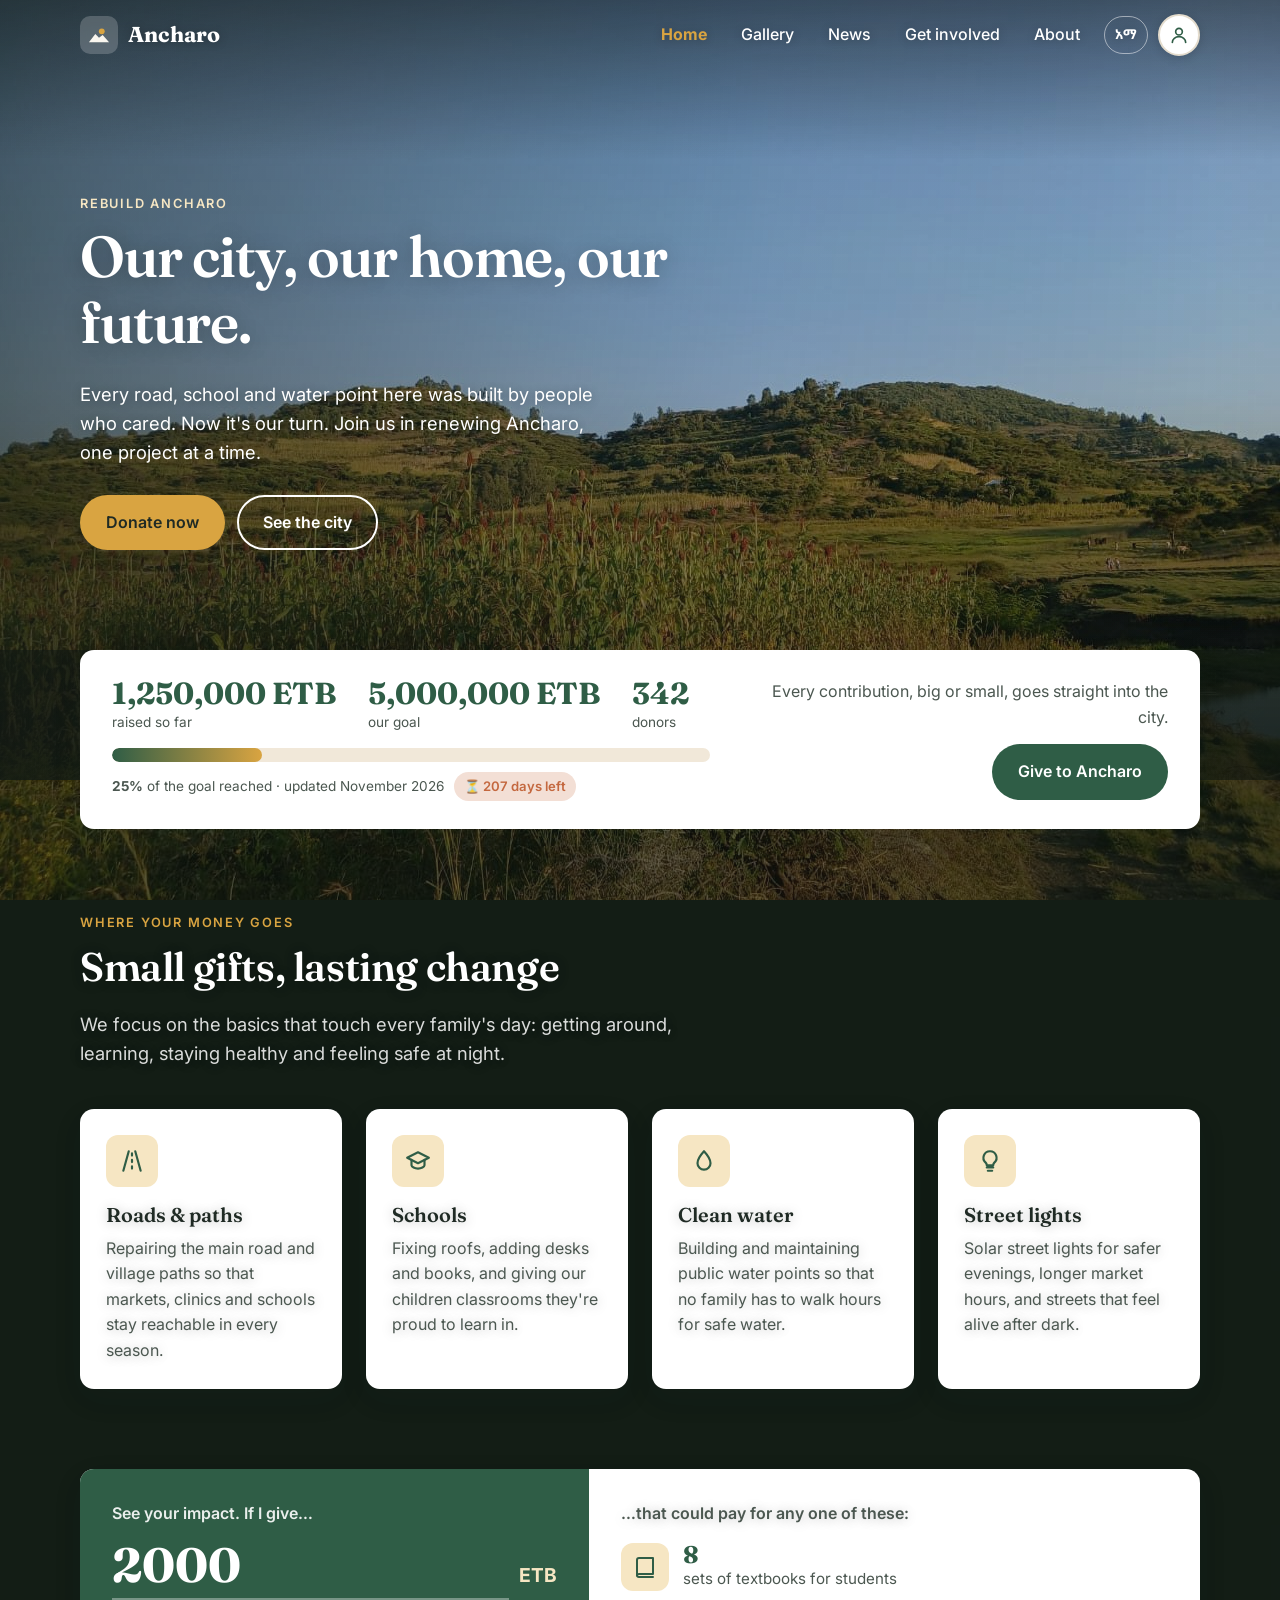
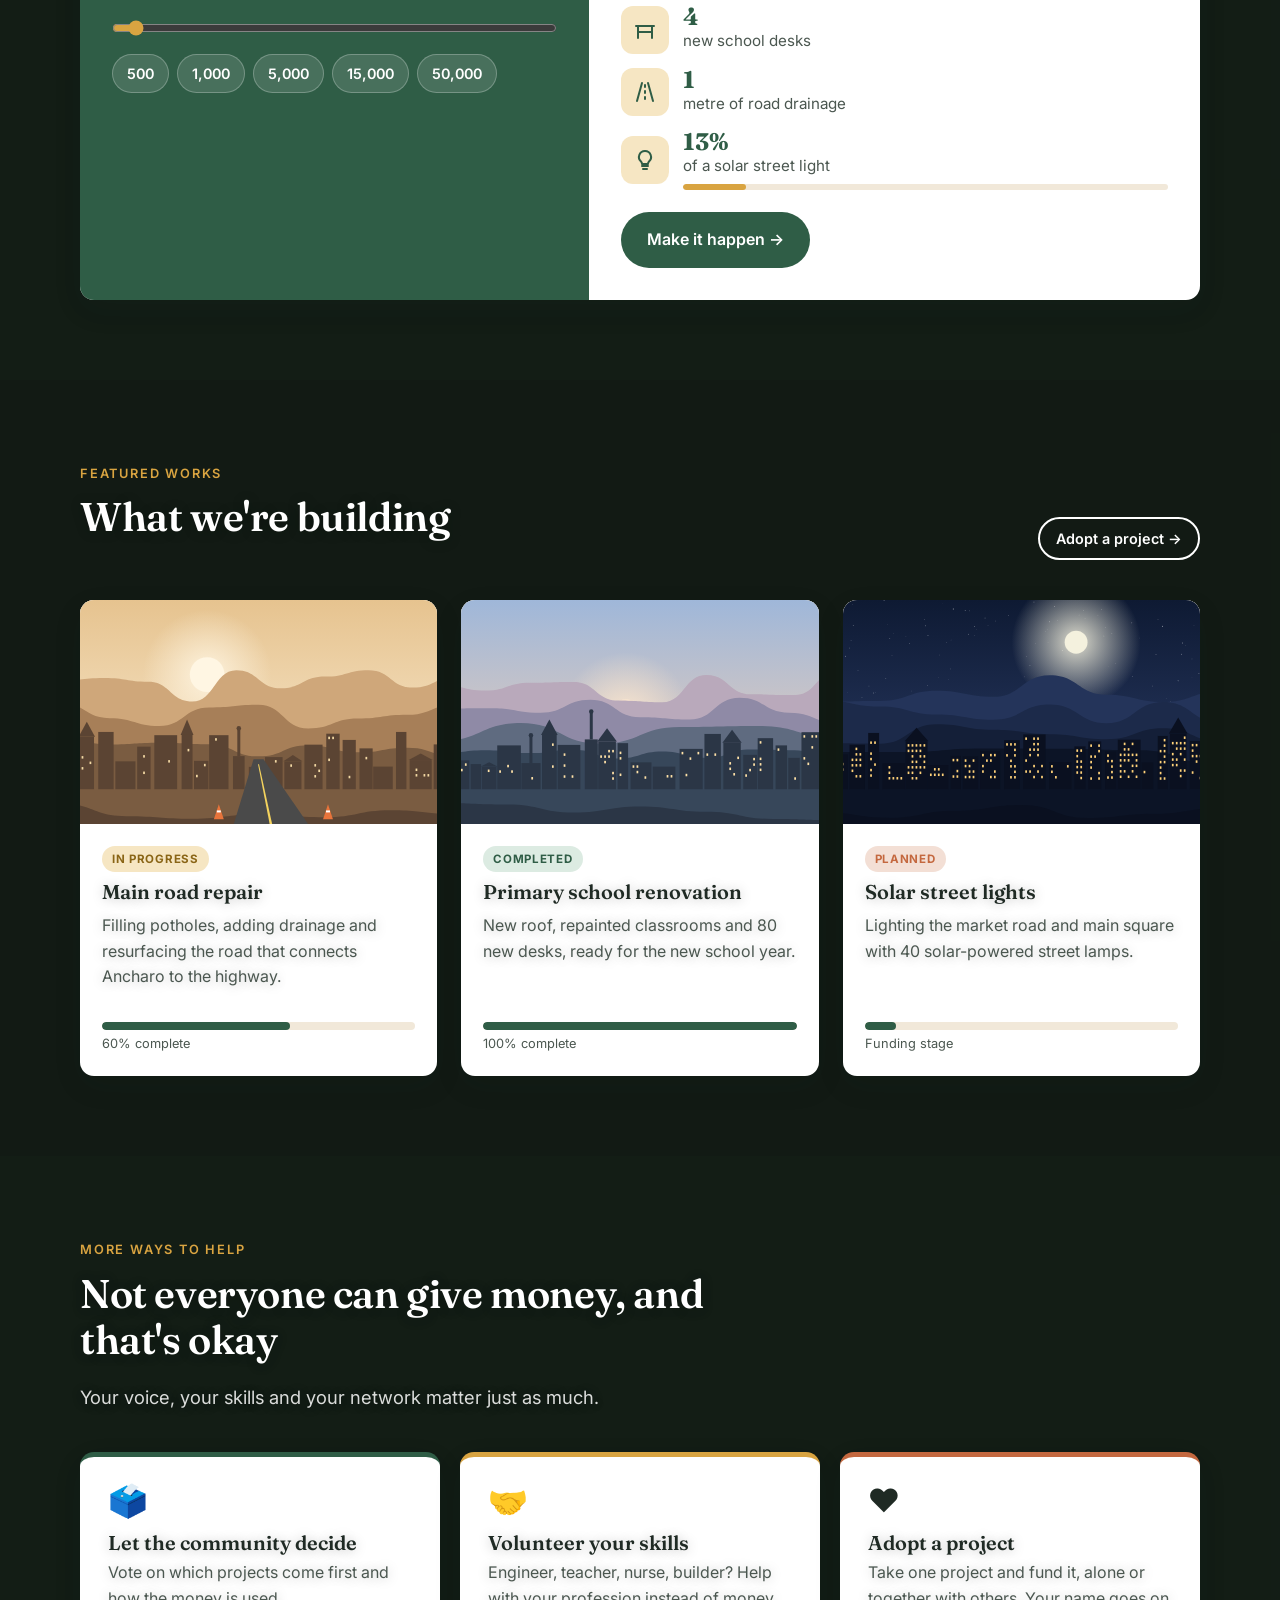
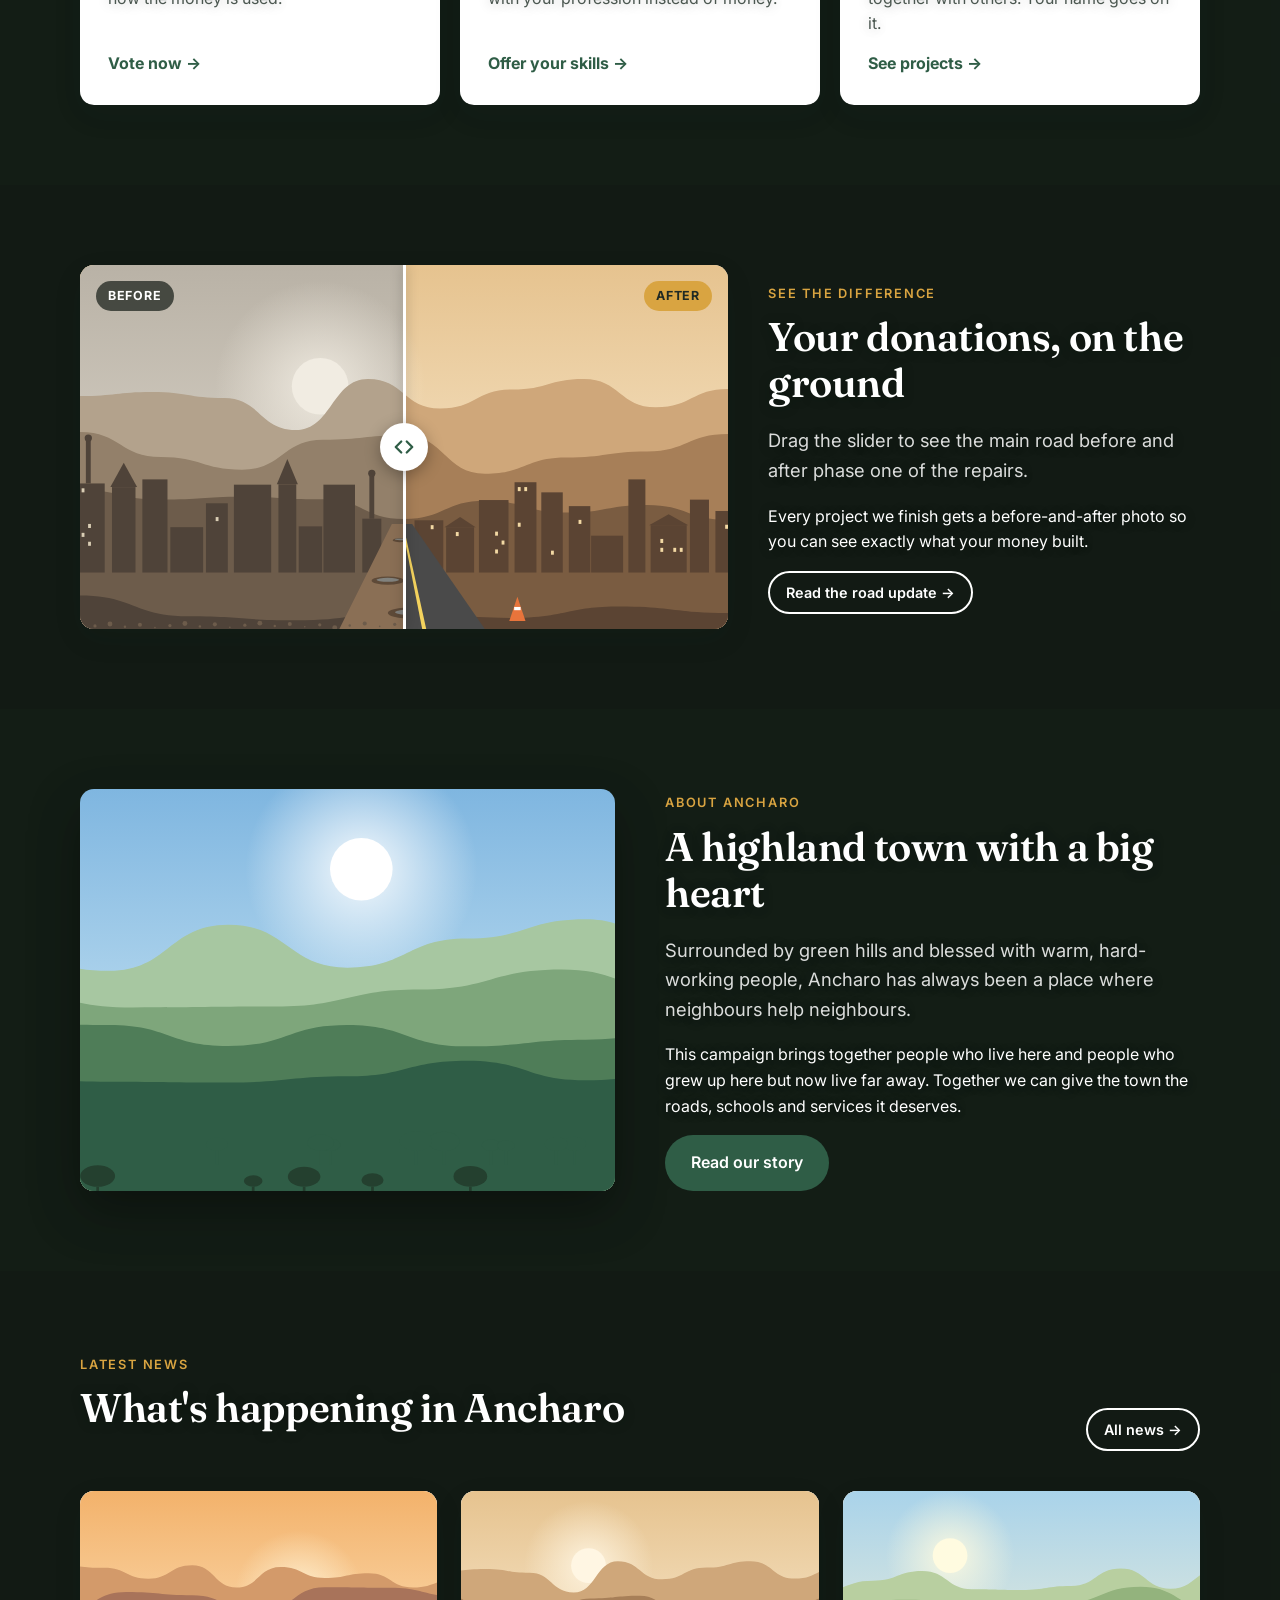
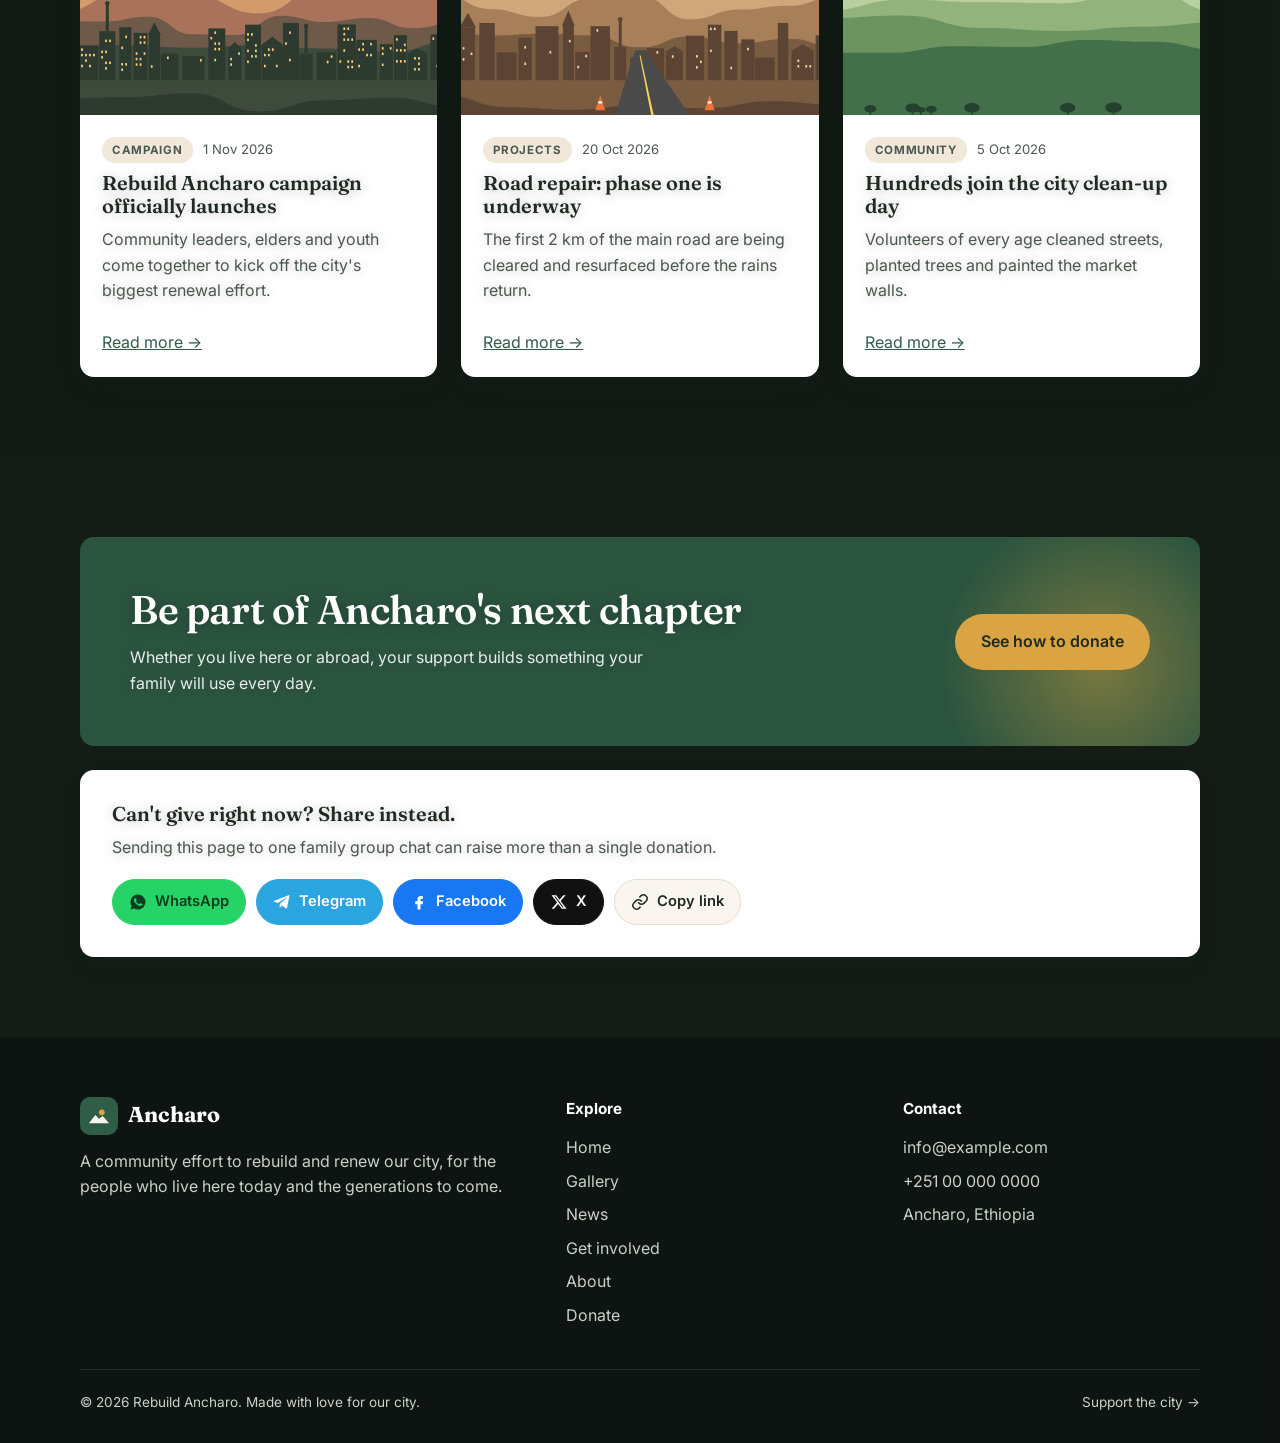
==== commit b918a4c5: "Replace 3D effects with a hero zoom and a card hover lift Removes the photo ring, tilting cards, mou" ====
--- a/index.html
+++ b/index.html
@@ -19,7 +19,7 @@
   <link rel="preconnect" href="https://fonts.gstatic.com" crossorigin />
   <link href="https://fonts.googleapis.com/css2?family=Fraunces:opsz,wght@9..144,600;9..144,700&family=Inter:wght@400;500;600;700&family=Noto+Sans+Ethiopic:wght@400;600;700&family=Noto+Serif+Ethiopic:wght@600;700&display=swap" rel="stylesheet" />
   <script src="js/i18n.js?v=f42a2118"></script>
-  <link rel="stylesheet" href="css/styles.css?v=bd126ecc" />
+  <link rel="stylesheet" href="css/styles.css?v=8cef039c" />
 </head>
 <body class="home">
 
@@ -268,35 +268,6 @@
       </div>
     </section>
 
-    <!-- ================= 3D PHOTO RING (photos from Admin → Gallery replace these automatically) ================= -->
-    <section class="section ring-section">
-      <div class="container">
-        <div class="section__head section__head--row reveal">
-          <div>
-            <span class="eyebrow">Ancharo in 3D</span>
-            <h2>Spin through our city</h2>
-            <p class="lead">Drag or swipe to turn. Tap a photo to open the gallery.</p>
-          </div>
-          <a class="btn btn--ghost btn--small" href="gallery.html">Open gallery →</a>
-        </div>
-        <div class="ring reveal" data-ring role="region" aria-label="Photos of Ancharo, drag to turn">
-          <div class="ring__stage">
-            <div class="ring__spinner">
-              <a class="ring__item" href="gallery.html" draggable="false"><img src="images/hero.jpg" alt="The hills around Ancharo" loading="lazy" draggable="false" /><span>The hills around Ancharo</span></a>
-              <a class="ring__item" href="gallery.html" draggable="false"><img src="images/highlands.svg" alt="The highlands after the rains" loading="lazy" draggable="false" /><span>The highlands after the rains</span></a>
-              <a class="ring__item" href="gallery.html" draggable="false"><img src="images/market.svg" alt="Market day" loading="lazy" draggable="false" /><span>Market day</span></a>
-              <a class="ring__item" href="gallery.html" draggable="false"><img src="images/night.svg" alt="Ancharo by night" loading="lazy" draggable="false" /><span>Ancharo by night</span></a>
-              <a class="ring__item" href="gallery.html" draggable="false"><img src="images/valley.svg" alt="The valley road" loading="lazy" draggable="false" /><span>The valley road</span></a>
-              <a class="ring__item" href="gallery.html" draggable="false"><img src="images/dawn.svg" alt="Morning comes to town" loading="lazy" draggable="false" /><span>Morning comes to town</span></a>
-              <a class="ring__item" href="gallery.html" draggable="false"><img src="images/dusk.svg" alt="Dusk from the eastern hill" loading="lazy" draggable="false" /><span>Dusk from the eastern hill</span></a>
-              <a class="ring__item" href="gallery.html" draggable="false"><img src="images/roadwork.svg" alt="Main road repair, phase one" loading="lazy" draggable="false" /><span>Main road repair, phase one</span></a>
-            </div>
-          </div>
-          <div class="ring__floor" aria-hidden="true"></div>
-        </div>
-      </div>
-    </section>
-
     <!-- ================= LATEST NEWS ================= -->
     <section class="section section--sand">
       <div class="container">
@@ -410,7 +381,7 @@
   <a class="fab-donate" href="donate.html"><svg width="18" height="18" viewBox="0 0 24 24" fill="currentColor"><path d="M12 21s-7.5-4.6-9.5-9.2C1 8.3 3.2 5 6.6 5c2 0 3.5 1.1 4.4 2.5C12 6.1 13.4 5 15.4 5c3.4 0 5.6 3.3 4.1 6.8C19.5 16.4 12 21 12 21Z"/></svg>Donate</a>
 
   <script src="js/config.js?v=c62fa761"></script>
-  <script src="js/main.js?v=d768c29c"></script>
-  <script src="js/live.js?v=756f6df2"></script>
+  <script src="js/main.js?v=243c6608"></script>
+  <script src="js/live.js?v=dfc1707a"></script>
 </body>
 </html>
--- a/css/styles.css
+++ b/css/styles.css
@@ -956,84 +956,23 @@
 }
 
 /* ==========================================================
-   3D & MOTION
-   (everything here is switched off for "reduce motion" users)
+   MOTION: hero zoom + cards lift on hover
    ========================================================== */
-
-/* --- Sections flip up into place as you scroll --- */
-.reveal {
-  transform: perspective(1000px) translate3d(0, 46px, 0) rotateX(14deg);
-  transform-origin: 50% 100%;
-}
-.reveal.is-visible { transform: none; }
-
-/* --- Hero text unfolds in 3D when the page opens --- */
-@keyframes unfold3d {
-  from { opacity: 0; transform: perspective(900px) translate3d(0, 34px, -60px) rotateX(32deg); }
-  to   { opacity: 1; transform: none; }
-}
-:is(.hero__content, .page-hero .container) > * { animation: unfold3d 1s cubic-bezier(.2, .75, .2, 1) both; transform-origin: 50% 100%; }
-:is(.hero__content, .page-hero .container) > :nth-child(2) { animation-delay: .12s; }
-:is(.hero__content, .page-hero .container) > :nth-child(3) { animation-delay: .24s; }
-:is(.hero__content, .page-hero .container) > :nth-child(4) { animation-delay: .36s; }
-
-/* --- Home background: slow cinematic zoom + depth when the mouse moves --- */
-@keyframes kenburns { from { scale: 1.14; } to { scale: 1.03; } }
-body.home::before {
-  animation: kenburns 24s ease-in-out infinite alternate;
-  translate: var(--px, 0px) var(--py, 0px);
-  transition: translate .6s cubic-bezier(.2, .7, .2, 1);
-  will-change: scale, translate;
-}
-.home .hero__content { translate: calc(var(--px, 0px) * -0.5) calc(var(--py, 0px) * -0.5); transition: translate .6s cubic-bezier(.2, .7, .2, 1); }
-
-/* --- Cards lean toward the mouse, with a soft light reflection --- */
-.tilt { transform-style: preserve-3d; transition: transform .45s cubic-bezier(.2, .7, .2, 1), box-shadow .45s ease; will-change: transform; }
-.tilt.is-tilting { transition: transform .08s linear, box-shadow .3s ease; box-shadow: 0 24px 50px rgba(20, 30, 24, .22); }
-.tilt::after {
-  content: ""; position: absolute; inset: 0; border-radius: inherit; pointer-events: none; z-index: 3;
-  background: radial-gradient(circle at var(--gx, 50%) var(--gy, 50%), rgba(255, 255, 255, .38), rgba(255, 255, 255, 0) 55%);
-  opacity: 0; transition: opacity .35s ease; mix-blend-mode: soft-light;
-}
-.tilt.is-tilting::after { opacity: 1; }
-:is(.card, .why, .way, .account, .amount-chip, .kpi) { position: relative; }
-
-/* --- 3D photo ring --- */
-.ring-section { overflow: hidden; }
-.ring {
-  --n: 8; --w: clamp(170px, 25vw, 310px); --h: calc(var(--w) * 0.72);
-  --r: calc(var(--w) * 0.5 / tan(180deg / var(--n)) + 26px);
-  position: relative; height: calc(var(--h) + 170px); margin-top: 0;
-  perspective: 1200px; perspective-origin: 50% 20%;
-  cursor: grab; user-select: none; -webkit-user-select: none; touch-action: pan-y;
-}
-.ring.is-dragging { cursor: grabbing; }
-.ring__stage { position: absolute; inset: 0; display: grid; place-items: center; transform-style: preserve-3d; }
-.ring__spinner {
-  position: relative; width: var(--w); height: var(--h); transform-style: preserve-3d;
-  transform: translateZ(calc(var(--r) * -1)) rotateX(-9deg) rotateY(var(--angle, 0deg));
-}
-.ring__item {
-  position: absolute; inset: 0; border-radius: 16px; overflow: hidden; display: block; color: #fff; text-decoration: none;
-  transform: rotateY(calc(var(--i) * 360deg / var(--n))) translateZ(var(--r));
-  backface-visibility: hidden; -webkit-backface-visibility: hidden;
-  box-shadow: 0 18px 40px rgba(0, 0, 0, .35); border: 2px solid rgba(255, 255, 255, .7); background: #2c3a2f;
-}
-.ring__item img { width: 100%; height: 100%; object-fit: cover; pointer-events: none; }
-.ring__item span {
-  position: absolute; left: 0; right: 0; bottom: 0; padding: 22px 12px 10px; font-size: .85rem; font-weight: 600;
-  background: linear-gradient(transparent, rgba(0, 0, 0, .7));
-}
-.ring__item:focus-visible { outline: 3px solid var(--gold); outline-offset: 3px; }
-.ring__floor {
-  position: absolute; left: 50%; bottom: 18px; width: min(760px, 92%); height: 60px; translate: -50% 0;
-  background: radial-gradient(ellipse at center, rgba(0, 0, 0, .45), transparent 70%); filter: blur(6px); pointer-events: none;
-}
-@media (max-width: 600px) { .ring { --w: 150px; --r: calc(var(--w) * 0.5 / tan(180deg / var(--n)) + 10px); perspective: 900px; } }
-
+/* Home hero: the hill photo slowly zooms in and out */
+@keyframes hero-zoom { from { transform: scale(1); } to { transform: scale(1.12); } }
+body.home::before { animation: hero-zoom 18s ease-in-out infinite alternate; will-change: transform; }
+
+/* Cards rise a little and grow slightly when the mouse is over them */
+.reveal.is-done { transition: transform .35s ease, box-shadow .35s ease; transition-delay: 0s; }
+:is(.card, .why, .way, .account, .amount-chip, .kpi, .photo-card) { transition: transform .35s ease, box-shadow .35s ease; }
+@media (hover: hover) {
+  :is(.card, .why, .way, .account, .amount-chip, .kpi, .photo-card):hover {
+    transform: translateY(-8px) scale(1.03);
+    box-shadow: 0 22px 44px rgba(20, 30, 24, .2);
+    z-index: 1;
+  }
+}
 @media (prefers-reduced-motion: reduce) {
-  .reveal, .reveal.is-visible { transform: none; }
-  :is(.hero__content, .page-hero .container) > * { animation: none; }
-  body.home::before { animation: none; translate: none; }
-  .home .hero__content { translate: none; }
-}
+  body.home::before { animation: none; }
+  :is(.card, .why, .way, .account, .amount-chip, .kpi, .photo-card):hover { transform: none; }
+}
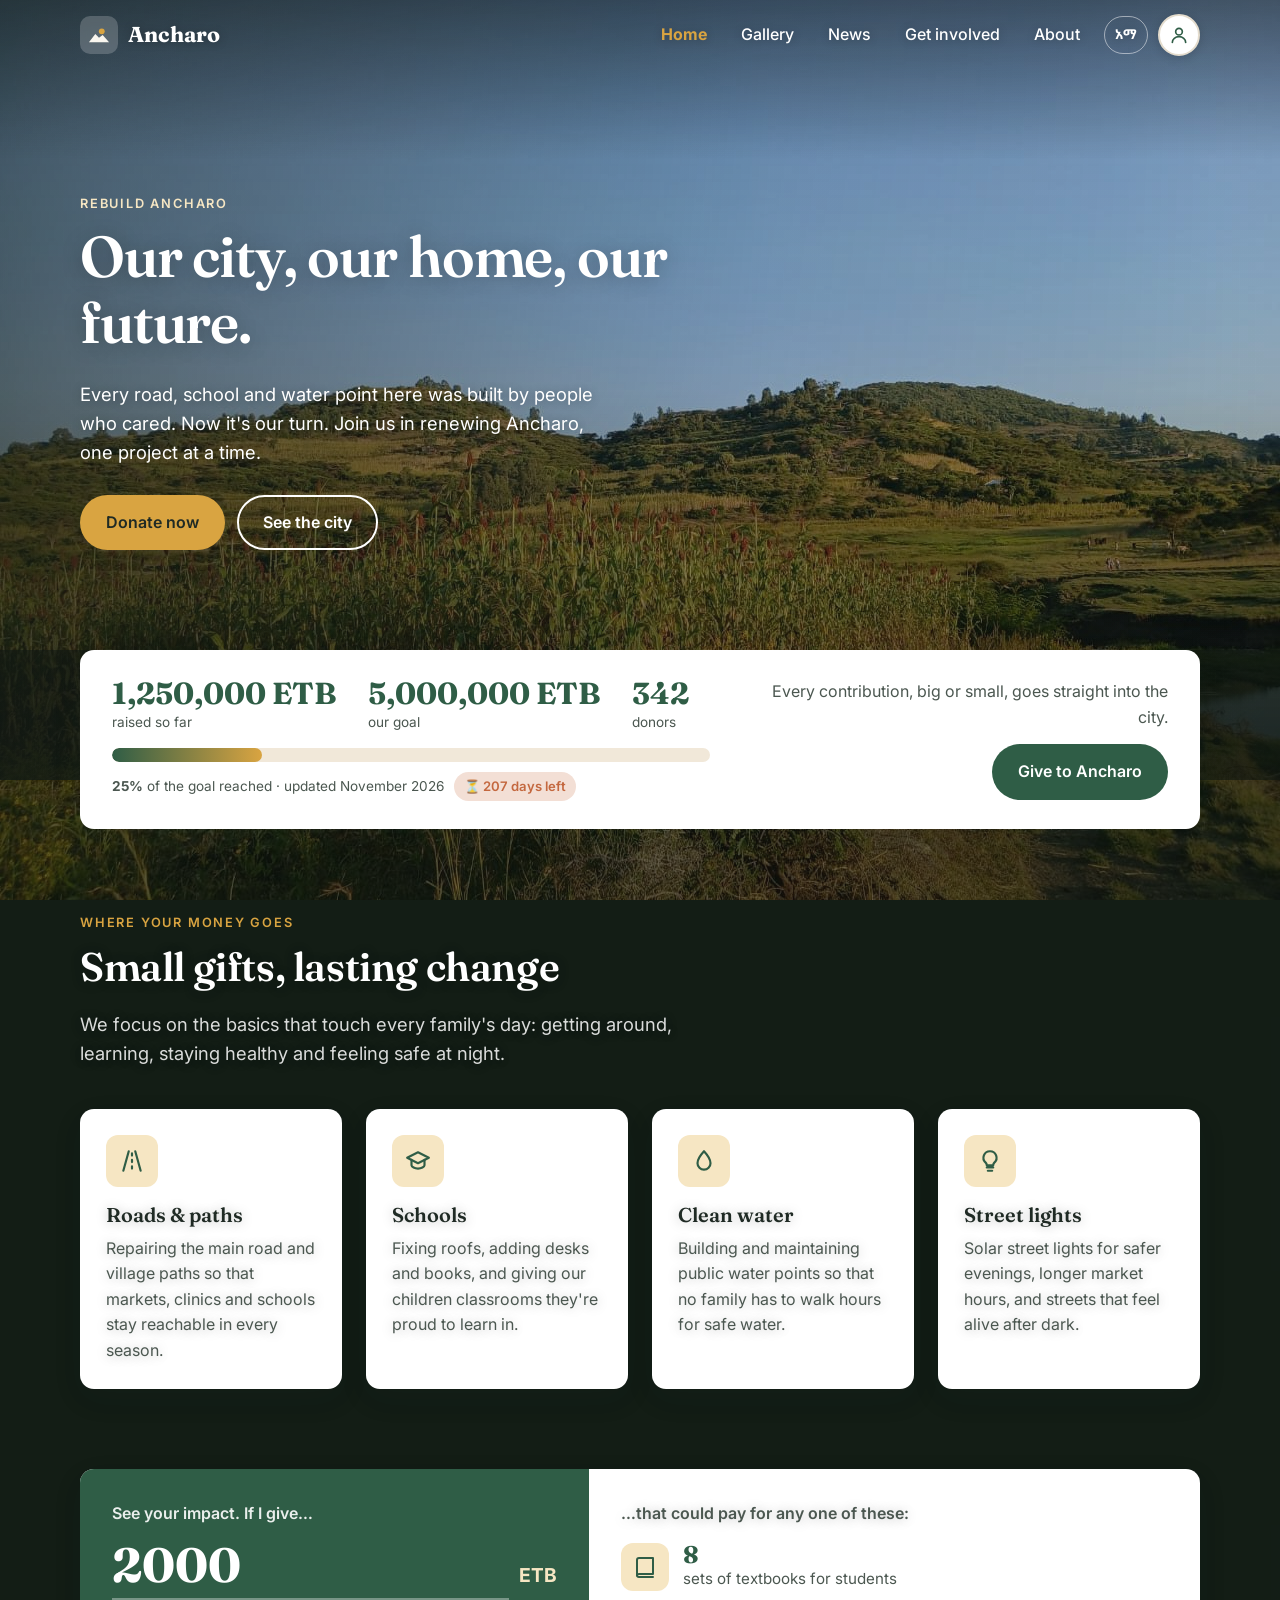
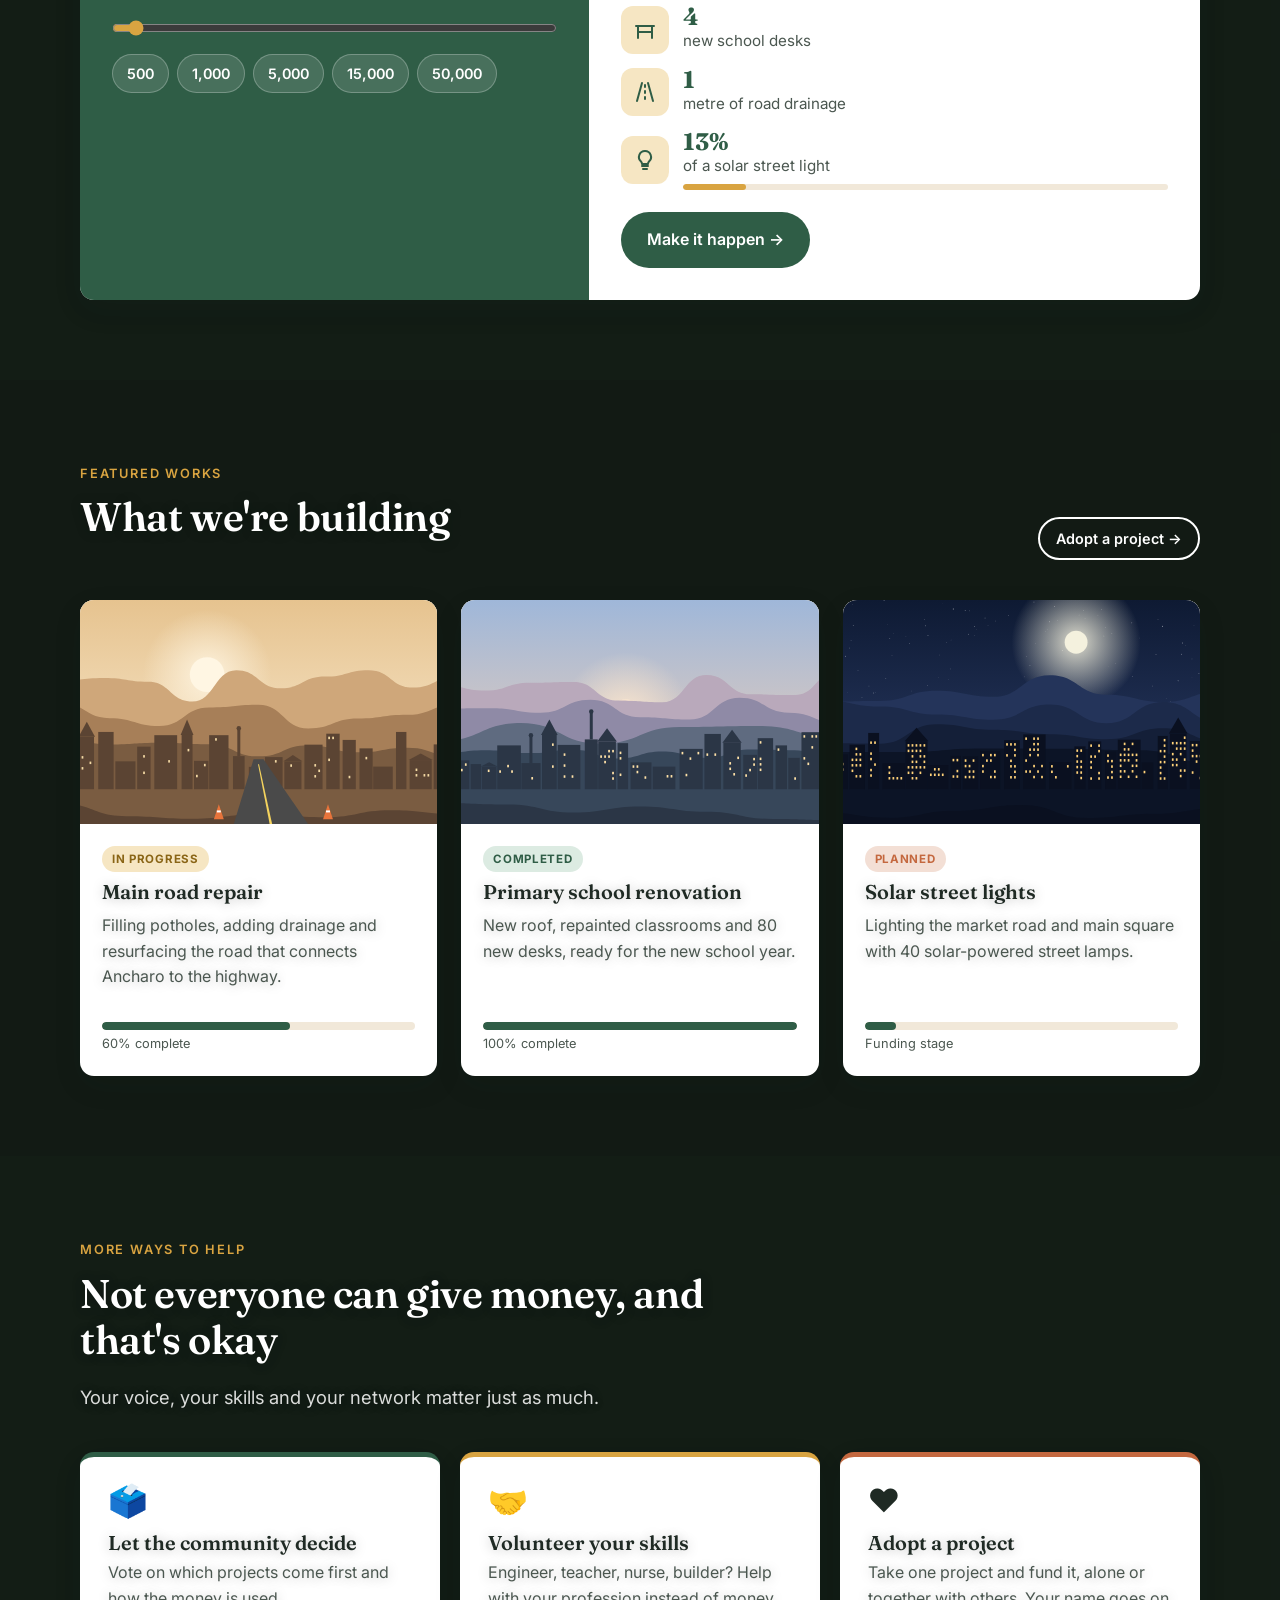
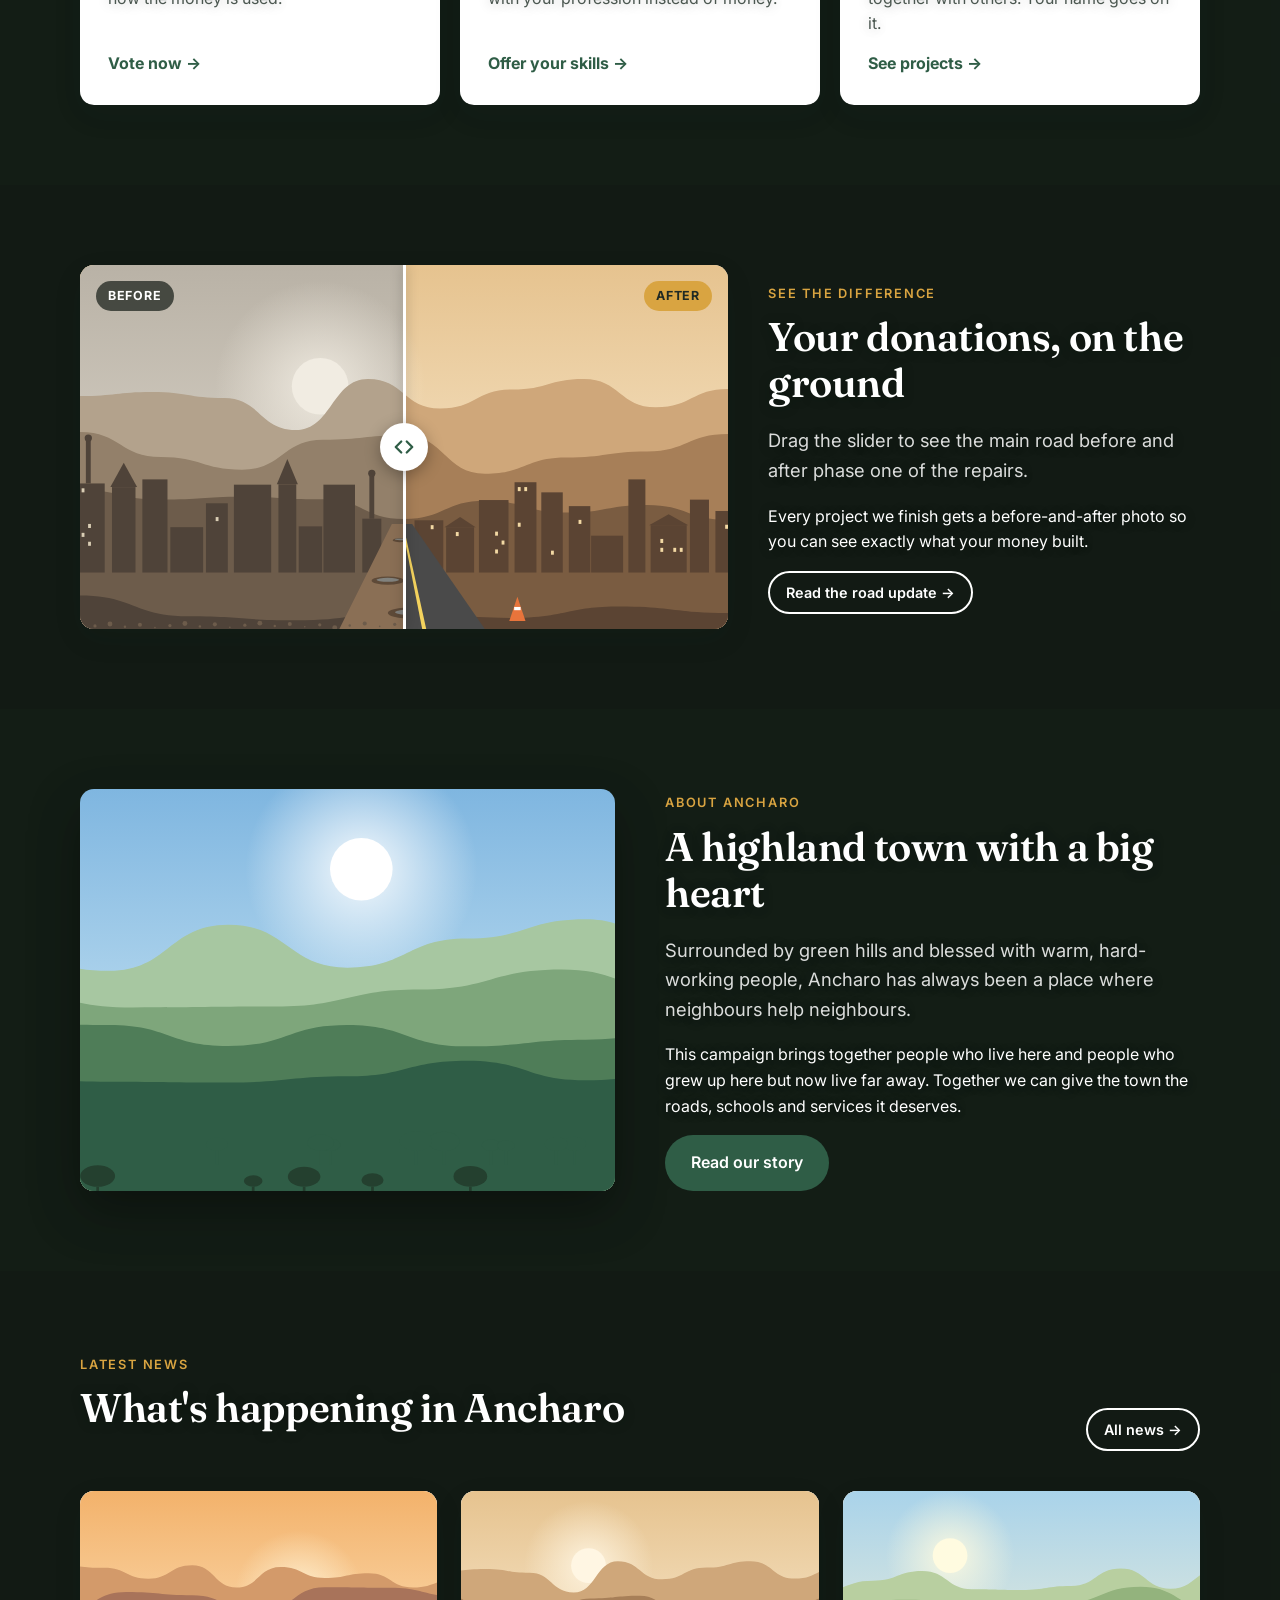
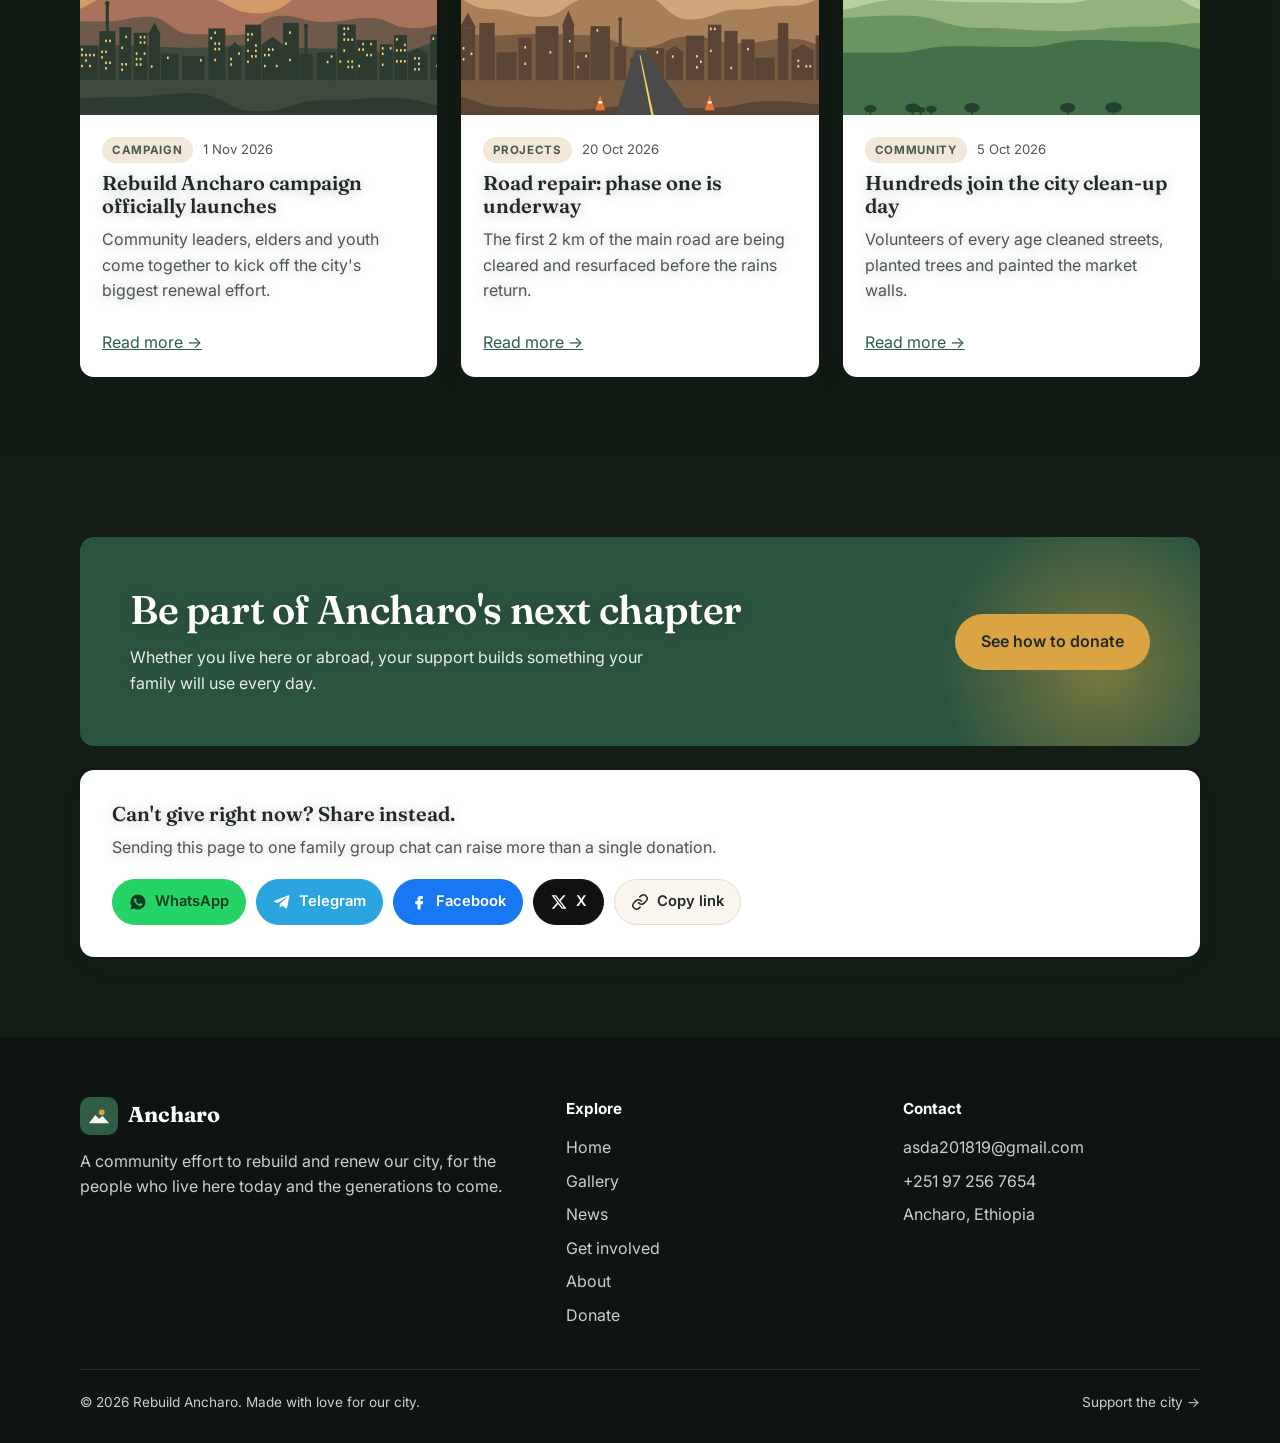
==== commit 5d07b59a: "Real contact details and bank accounts - Email asda201819@gmail.com and phone +251 97 256 7654 in th" ====
--- a/index.html
+++ b/index.html
@@ -19,7 +19,7 @@
   <link rel="preconnect" href="https://fonts.gstatic.com" crossorigin />
   <link href="https://fonts.googleapis.com/css2?family=Fraunces:opsz,wght@9..144,600;9..144,700&family=Inter:wght@400;500;600;700&family=Noto+Sans+Ethiopic:wght@400;600;700&family=Noto+Serif+Ethiopic:wght@600;700&display=swap" rel="stylesheet" />
   <script src="js/i18n.js?v=f42a2118"></script>
-  <link rel="stylesheet" href="css/styles.css?v=8cef039c" />
+  <link rel="stylesheet" href="css/styles.css?v=38a0d861" />
 </head>
 <body class="home">
 
@@ -365,8 +365,8 @@
         <div>
           <h4>Contact</h4>
           <ul>
-            <li><a href="mailto:info@example.com">info@example.com</a></li>
-            <li><a href="tel:+251000000000">+251 00 000 0000</a></li>
+            <li><a href="mailto:asda201819@gmail.com">asda201819@gmail.com</a></li>
+            <li><a href="tel:+251972567654">+251 97 256 7654</a></li>
             <li>Ancharo, Ethiopia</li>
           </ul>
         </div>
@@ -382,6 +382,6 @@
 
   <script src="js/config.js?v=c62fa761"></script>
   <script src="js/main.js?v=243c6608"></script>
-  <script src="js/live.js?v=dfc1707a"></script>
+  <script src="js/live.js?v=4247fa48"></script>
 </body>
 </html>
--- a/css/styles.css
+++ b/css/styles.css
@@ -976,3 +976,191 @@
   body.home::before { animation: none; }
   :is(.card, .why, .way, .account, .amount-chip, .kpi, .photo-card):hover { transform: none; }
 }
+
+/* ==========================================================
+   COMMUNITY MEMBER CARD (85.6 × 54 mm, like a bank card)
+   All sizes are relative to the card width, so the same card
+   works small in a list, big on a phone, and exact when printed.
+   ========================================================== */
+.idc {
+  --role: #2f5d46;
+  position: relative; width: var(--idc-w, 360px); max-width: 100%; aspect-ratio: 85.6 / 54;
+  container-type: inline-size; overflow: hidden; border-radius: 3.7% / 5.9%; flex: none; /* real card corners: 3.18 mm */
+  background: linear-gradient(135deg, #f8f5ec 0%, #eef4ef 55%, #f5ecd8 100%);
+  color: #14201a; font-family: "Inter", "Noto Sans Ethiopic", system-ui, sans-serif; font-size: 2.3cqw; line-height: 1.2;
+  box-shadow: 0 1px 0 rgba(255,255,255,.8) inset, 0 12px 30px rgba(20,30,24,.22);
+  -webkit-print-color-adjust: exact; print-color-adjust: exact; text-align: left;
+}
+.idc__bg { position: absolute; inset: 0; background: url("../images/guilloche.svg") center / cover no-repeat; pointer-events: none; }
+.idc__bg::after { content: ""; position: absolute; inset: auto 0 0 0; height: 45%; background: url("../images/highlands.svg") center bottom / 100% auto no-repeat; opacity: .11; }
+
+.idc__head {
+  position: relative; display: flex; align-items: center; gap: 1.8cqw; padding: 2.1cqw 3.4cqw;
+  background: linear-gradient(90deg, var(--role), color-mix(in srgb, var(--role) 65%, #0b120d)); color: #fff;
+}
+.idc__logo { width: 6.6cqw; height: 6.6cqw; border-radius: 1.6cqw; background: rgba(255,255,255,.18); display: grid; place-items: center; flex: none; }
+.idc__logo svg { width: 4.6cqw; height: 4.6cqw; }
+.idc__org { display: grid; line-height: 1.1; }
+.idc__org strong { font-size: 3.1cqw; letter-spacing: .07em; font-weight: 800; }
+.idc__org span { font-size: 2.4cqw; font-weight: 600; opacity: .95; }
+.idc__title { margin-left: auto; text-align: right; font-size: 2.05cqw; font-weight: 800; letter-spacing: .08em; line-height: 1.2; }
+.idc__title span { display: block; letter-spacing: 0; font-weight: 600; opacity: .92; }
+
+.idc__body { position: relative; display: grid; grid-template-columns: 23.5cqw 1fr 15.5cqw; gap: 2.4cqw; padding: 2.3cqw 3.4cqw 0; }
+.idc__photo { aspect-ratio: 3 / 4; border-radius: 1.6cqw; overflow: hidden; border: .55cqw solid #fff; box-shadow: 0 .6cqw 1.8cqw rgba(0,0,0,.18); background: #dfe8e2; }
+.idc__photo img, .idc__photo svg, .idc__ghost img, .idc__ghost svg { width: 100%; height: 100%; object-fit: cover; display: block; }
+.idc__fields { display: grid; grid-template-columns: 1fr 1fr; gap: 1.05cqw 2cqw; margin: 0; align-content: start; }
+.idc__f { min-width: 0; }
+.idc__f--name, .idc__f--wide { grid-column: 1 / -1; }
+.idc dt { font-size: 1.45cqw; font-weight: 800; text-transform: uppercase; letter-spacing: .04em; color: var(--role); white-space: nowrap; overflow: hidden; text-overflow: ellipsis; }
+.idc dd { margin: .2cqw 0 0; font-size: 2.3cqw; font-weight: 700; overflow-wrap: anywhere; }
+.idc__f--name dd { font-size: 3.4cqw; font-weight: 800; letter-spacing: 0; line-height: 1.15; }
+.idc__en { display: block; }
+.idc__am { display: block; font-size: 2.8cqw; font-weight: 700; margin-top: .4cqw; font-family: "Noto Sans Ethiopic", sans-serif; color: #2b3a31; }
+.idc dd small { display: block; font-size: 1.55cqw; font-weight: 600; color: #4b5750; margin-top: .15cqw; }
+.idc__mono { font-family: ui-monospace, "SFMono-Regular", Menlo, Consolas, monospace; letter-spacing: .03em; }
+
+.idc__side { display: flex; flex-direction: column; align-items: center; gap: 1.1cqw; }
+.idc__no { width: 100%; text-align: right; line-height: 1.15; }
+.idc__no span { display: block; font-size: 1.25cqw; font-weight: 800; letter-spacing: .03em; color: var(--role); white-space: nowrap; }
+.idc__no b { display: block; font-size: 1.95cqw; font-weight: 800; white-space: nowrap; }
+.idc__seal {
+  width: 10.5cqw; aspect-ratio: 1; border-radius: 50%; display: grid; place-items: center; position: relative;
+  background: conic-gradient(from 20deg, #ffd3e6, #c8efff, #d6ffcf, #fff1ad, #efd0ff, #ffd3e6);
+  box-shadow: inset 0 0 0 .45cqw rgba(255,255,255,.75), 0 .3cqw 1cqw rgba(0,0,0,.12); opacity: .92;
+  animation: idc-holo 7s linear infinite;
+}
+.idc__seal::after { content: ""; position: absolute; inset: 1.4cqw; border-radius: 50%; border: .25cqw dashed rgba(20,32,26,.25); }
+.idc__seal span { width: 6cqw; height: 6cqw; border-radius: 50%; background: var(--role); display: grid; place-items: center; }
+.idc__seal svg { width: 4cqw; height: 4cqw; }
+.idc__seal::after { inset: 1.1cqw !important; }
+@keyframes idc-holo { to { filter: hue-rotate(360deg); } }
+.idc__ghost { width: 9cqw; aspect-ratio: 3 / 4; border-radius: .8cqw; overflow: hidden; opacity: .4; filter: grayscale(1) contrast(1.1); }
+.idc__qr svg { display: block; width: 100%; height: auto; border-radius: .6cqw; }
+.idc__qr--small { width: 11.5cqw; }
+
+.idc__foot {
+  position: absolute; left: 0; right: 0; bottom: 0; height: 8cqw; display: flex; align-items: center; gap: 1.6cqw;
+  padding: 0 3.4cqw; background: rgba(255,255,255,.62); border-top: .2cqw solid rgba(20,32,26,.08);
+  font-size: 1.5cqw; font-weight: 800; letter-spacing: .03em;
+}
+.idc__role-band { background: var(--role); color: #fff; padding: .55cqw 1.6cqw; border-radius: 99px; }
+.idc__foot-url { margin-left: auto; color: var(--role); font-weight: 800; letter-spacing: .04em; }
+
+.idc--back::before { content: ""; position: absolute; inset: 0 0 auto 0; height: 1.6cqw; background: var(--role); z-index: 1; }
+.idc__back { position: relative; display: grid; grid-template-columns: 25cqw minmax(0, 1fr); gap: 3.2cqw; padding: 4.6cqw 4cqw 0; }
+.idc__qr--big { text-align: center; }
+.idc__qr--big span { display: block; margin-top: .8cqw; font-size: 1.55cqw; font-weight: 800; letter-spacing: .05em; line-height: 1.25; }
+.idc__info p { margin: 0 0 1cqw; font-size: 1.85cqw; line-height: 1.32; }
+.idc__info strong { font-weight: 700; }
+.idc__am-p { font-family: "Noto Sans Ethiopic", sans-serif; }
+.idc__address { display: grid; grid-template-columns: repeat(3, minmax(0, 1fr)); gap: .9cqw 1.6cqw; margin: 1.1cqw 0 0; padding: 1cqw 1.4cqw; border-radius: 1.2cqw; background: rgba(255,255,255,.55); border: .2cqw solid rgba(20,32,26,.08); justify-content: start; }
+.idc__address dt { white-space: normal; line-height: 1.15; }
+.idc__address dd { font-size: 1.95cqw; line-height: 1.15; overflow-wrap: anywhere; }
+.idc__extra { display: grid; grid-template-columns: 1fr 1.8fr; gap: 1.6cqw; margin: 1.1cqw 0 .9cqw; }
+.idc__extra dd { font-size: 2.1cqw; }
+.idc__found, .idc__issuer { font-size: 1.65cqw !important; color: #3d4842; }
+.idc__strip {
+  position: absolute; left: 4cqw; right: 4cqw; bottom: 3cqw; display: flex; align-items: flex-end; gap: 3cqw; font-size: 1.5cqw;
+}
+.idc__sign { width: 36cqw; border-top: .25cqw solid #14201a; padding-top: .6cqw; color: #4b5750; font-weight: 600; }
+.idc__strip .idc__mono { font-size: 2cqw; font-weight: 700; }
+.idc__url { margin-left: auto; font-weight: 700; color: var(--role); }
+
+.idc__stamp {
+  position: absolute; left: 50%; top: 50%; translate: -50% -50%; rotate: -16deg; z-index: 5; pointer-events: none; white-space: nowrap;
+  padding: 1cqw 3cqw; border: .6cqw solid currentColor; border-radius: 1.4cqw; font-size: 4.4cqw; font-weight: 900; letter-spacing: .06em;
+  color: rgba(185, 40, 30, .62); background: rgba(255,255,255,.35);
+}
+.idc__stamp--sample { color: rgba(185, 40, 30, .42); }
+.idc__stamp--pending { color: rgba(176, 122, 23, .75); font-size: 3.4cqw; }
+@media (prefers-reduced-motion: reduce) { .idc__seal { animation: none; } }
+
+/* flip: front and back of the same card */
+.idc-flip { perspective: 1400px; width: var(--idc-w, 360px); max-width: 100%; cursor: pointer; }
+.idc-flip__inner { position: relative; transition: transform .7s cubic-bezier(.2,.7,.2,1); transform-style: preserve-3d; }
+.idc-flip.is-flipped .idc-flip__inner { transform: rotateY(180deg); }
+.idc-flip .idc { width: 100%; backface-visibility: hidden; -webkit-backface-visibility: hidden; }
+.idc-flip .idc--back { position: absolute; inset: 0; transform: rotateY(180deg); }
+.idc-pair { display: flex; flex-wrap: wrap; gap: 18px; align-items: flex-start; }
+
+/* ---------- member cards: admin list, editor, printing ---------- */
+.card-list { display: grid; gap: 14px; }
+.card-row { display: flex; align-items: center; gap: 16px; background: var(--paper); border-radius: var(--radius); box-shadow: var(--shadow); padding: 14px 16px; }
+.card-row__pick input { width: 20px; height: 20px; accent-color: var(--green); }
+.card-row__mini { flex: none; }
+.card-row__mini .idc { box-shadow: 0 4px 12px rgba(0,0,0,.15); }
+.admin-row__btns--wrap { flex-wrap: wrap; justify-content: flex-end; max-width: 260px; gap: 8px 14px; align-items: center; }
+@media (max-width: 760px) {
+  .card-row { flex-wrap: wrap; }
+  .card-row__mini { order: -1; width: 100%; display: flex; justify-content: center; }
+  .admin-row__btns--wrap { max-width: none; justify-content: flex-start; }
+}
+.modal__box--wide { width: min(1180px, 100%); text-align: left; padding: 28px; }
+.card-editor { display: grid; grid-template-columns: minmax(0, 1fr) minmax(0, 1.05fr); gap: 28px; align-items: start; }
+.card-editor__preview { position: sticky; top: 0; display: grid; gap: 14px; }
+.idc-stack { display: grid; gap: 16px; }
+@media (max-width: 960px) { .card-editor { grid-template-columns: 1fr; } .card-editor__preview { position: static; order: -1; } }
+.photo-pick { display: grid; grid-template-columns: 110px 1fr; gap: 16px; align-items: center; }
+.photo-pick__preview { width: 110px; aspect-ratio: 3 / 4; border-radius: 12px; overflow: hidden; background: var(--sand); display: grid; place-items: center; font-size: .8rem; color: var(--ink-soft); text-align: center; border: 2px dashed var(--line); }
+.photo-pick__preview img { width: 100%; height: 100%; object-fit: cover; }
+.photo-pick__side { display: grid; gap: 8px; justify-items: start; }
+.file-btn { position: relative; overflow: hidden; }
+.file-btn input { position: absolute; inset: 0; opacity: 0; cursor: pointer; }
+.camera { grid-column: 1 / -1; display: grid; gap: 10px; }
+.camera video { width: 100%; max-height: 360px; border-radius: 12px; background: #000; object-fit: cover; transform: scaleX(-1); }
+.fayda-box { border: 1px solid var(--line); border-radius: 12px; padding: 12px 16px 14px; display: grid; gap: 12px; margin: 0; }
+.fayda-box legend { font-weight: 700; padding: 0 6px; }
+
+/* printing: only the cards are printed */
+#print-area { display: none; }
+@media print {
+  body.printing > :not(#print-area) { display: none !important; }
+  body.printing { background: #fff !important; margin: 0; }
+  body.printing::before { display: none !important; }
+  body.printing #print-area { display: block; }
+  #print-area .idc { --idc-w: 85.6mm; width: 85.6mm; max-width: none; box-shadow: none; }
+  #print-area .idc__seal { animation: none; }
+  .print-cr80 .idc { border-radius: 0; break-after: page; page-break-after: always; }
+  .print-a4 .print-row { display: flex; gap: 8mm; margin: 0 0 7mm; break-inside: avoid; page-break-inside: avoid; }
+  .print-a4 .idc { outline: .25mm dashed #888; outline-offset: 1.5mm; }
+}
+.card-full { position: fixed; inset: 0; z-index: 130; background: rgba(12, 18, 14, .92); display: grid; place-content: center; justify-items: center; gap: 16px; padding: 20px; color: #fff; }
+.card-full .idc-flip { --idc-w: min(92vw, 640px, 140vh); width: var(--idc-w); }
+.card-full .modal__close { color: #fff; top: 14px; right: 18px; }
+.card-full p { margin: 0; opacity: .8; }
+.idc-mini-preview { max-width: 420px; }
+[data-card-panel] .idc-flip { --idc-w: 100%; width: 100%; max-width: 520px; }
+
+/* Get involved: member card section */
+.member-card-section .split { align-items: center; }
+.member-card-demo { display: grid; justify-items: center; gap: 12px; }
+.member-card-demo .idc-flip { --idc-w: min(100%, 520px); width: min(100%, 520px); }
+.member-card-demo .hint { text-align: center; }
+
+/* card check page */
+.verify { display: grid; gap: 18px; }
+.verify__result { display: flex; gap: 16px; align-items: center; padding: 18px; border-radius: 14px; }
+.verify__result h2 { margin: 0 0 4px; font-size: 1.5rem; }
+.verify__result p { margin: 0; }
+.verify__icon { width: 54px; height: 54px; border-radius: 50%; display: grid; place-items: center; font-size: 1.6rem; font-weight: 800; color: #fff; flex: none; }
+.verify__result--ok { background: #e3f1e7; } .verify__result--ok .verify__icon { background: #1f7a45; }
+.verify__result--warn { background: var(--gold-soft); } .verify__result--warn .verify__icon { background: #b07a17; }
+.verify__result--bad { background: #f8e1dc; } .verify__result--bad .verify__icon { background: #b3261e; }
+.verify__card { display: grid; grid-template-columns: 140px 1fr; gap: 20px; align-items: start; }
+.verify__photo { width: 140px; aspect-ratio: 3 / 4; object-fit: cover; border-radius: 12px; box-shadow: var(--shadow); }
+.verify__facts { margin: 0; display: grid; gap: 10px; }
+.verify__facts dt { font-size: .75rem; font-weight: 700; text-transform: uppercase; letter-spacing: .06em; color: var(--ink-soft); }
+.verify__facts dd { margin: 2px 0 0; font-weight: 600; }
+.verify__facts dd span { display: block; font-family: "Noto Sans Ethiopic", sans-serif; }
+@media (max-width: 520px) { .verify__card { grid-template-columns: 100px 1fr; } .verify__photo { width: 100px; } }
+.verify-more { margin-top: 0; }
+
+.address-box { border: 1px solid var(--line); border-radius: 12px; padding: 12px 16px 14px; display: grid; gap: 12px; margin: 0; }
+.address-box legend { font-weight: 700; padding: 0 6px; }
+.form-row--3 { grid-template-columns: 1fr 1fr 1fr; }
+@media (max-width: 520px) { .form-row--3 { grid-template-columns: 1fr 1fr; } }
+
+/* barcode of the card number, bottom right of the front */
+.idc__barcode { margin-left: auto; width: 50cqw; height: 6.2cqw; display: block; }
+.idc__barcode svg { display: block; width: 100%; height: 100%; border-radius: .4cqw; }
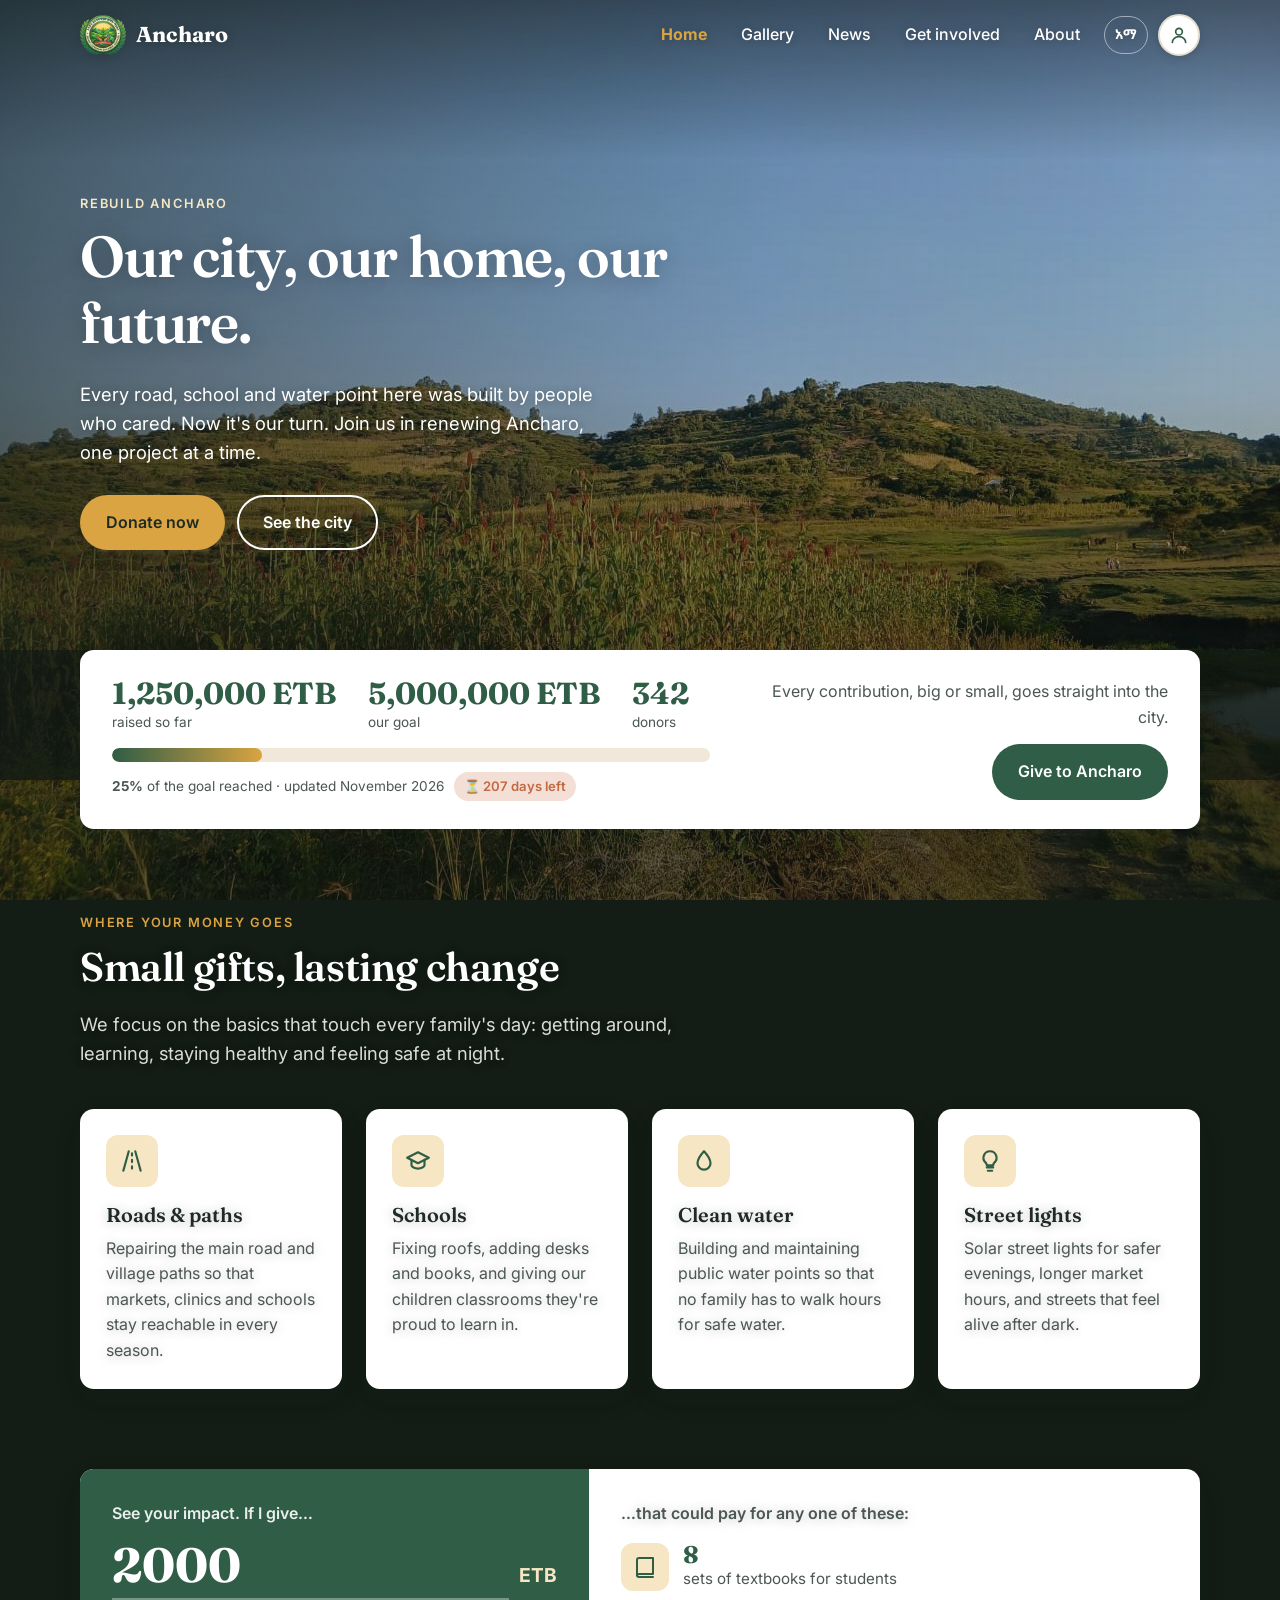
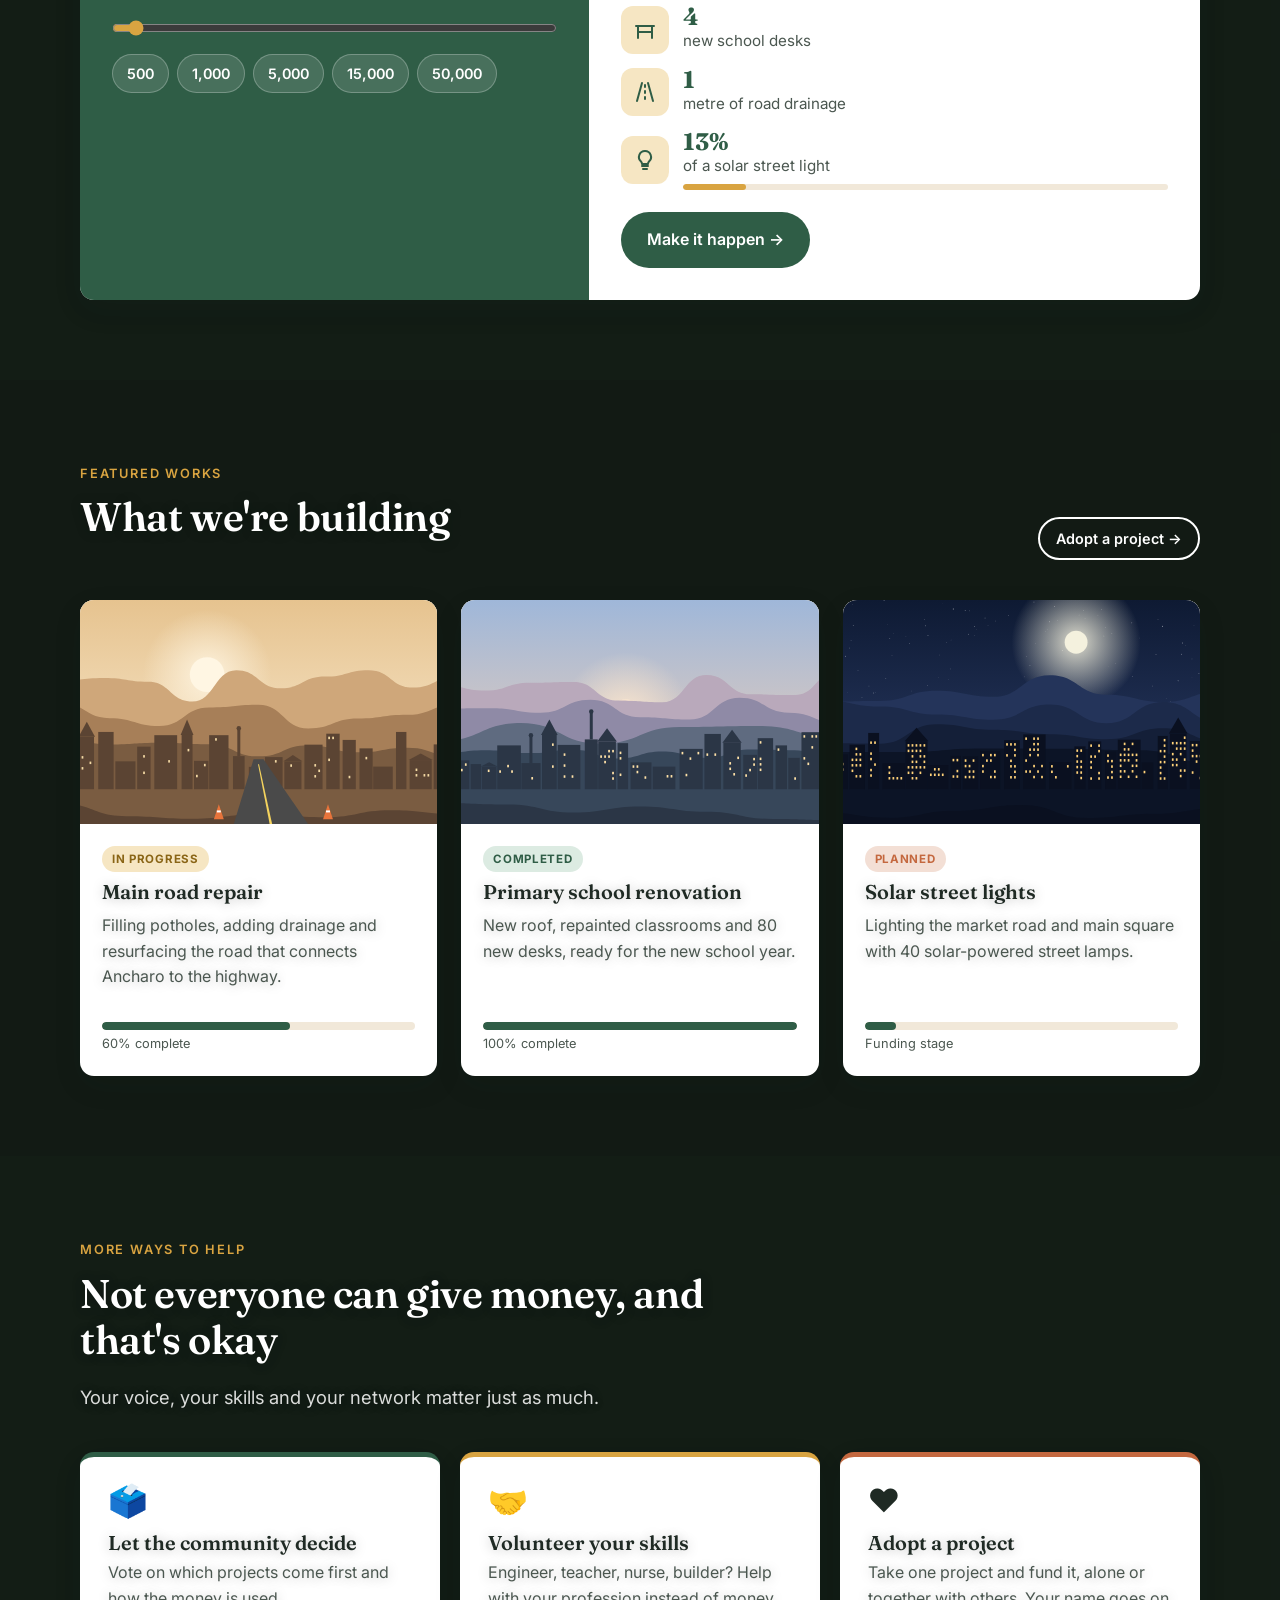
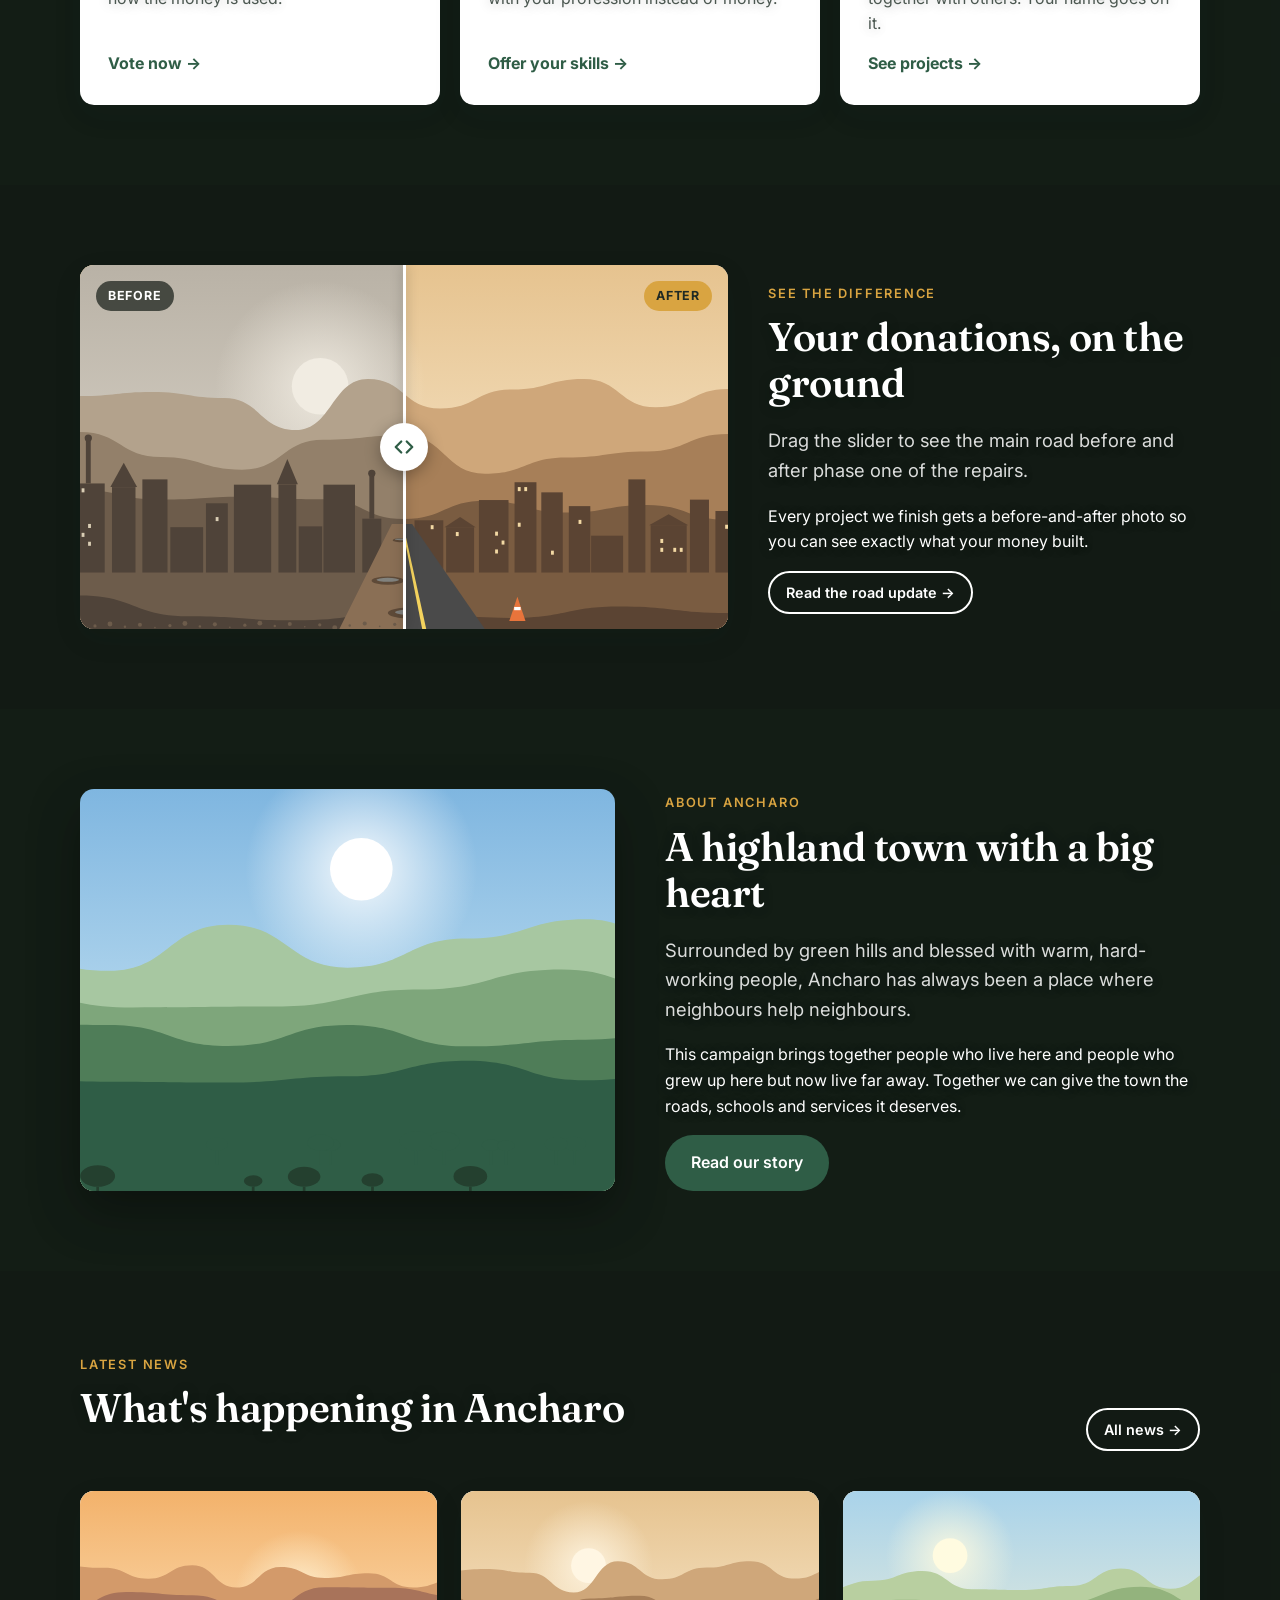
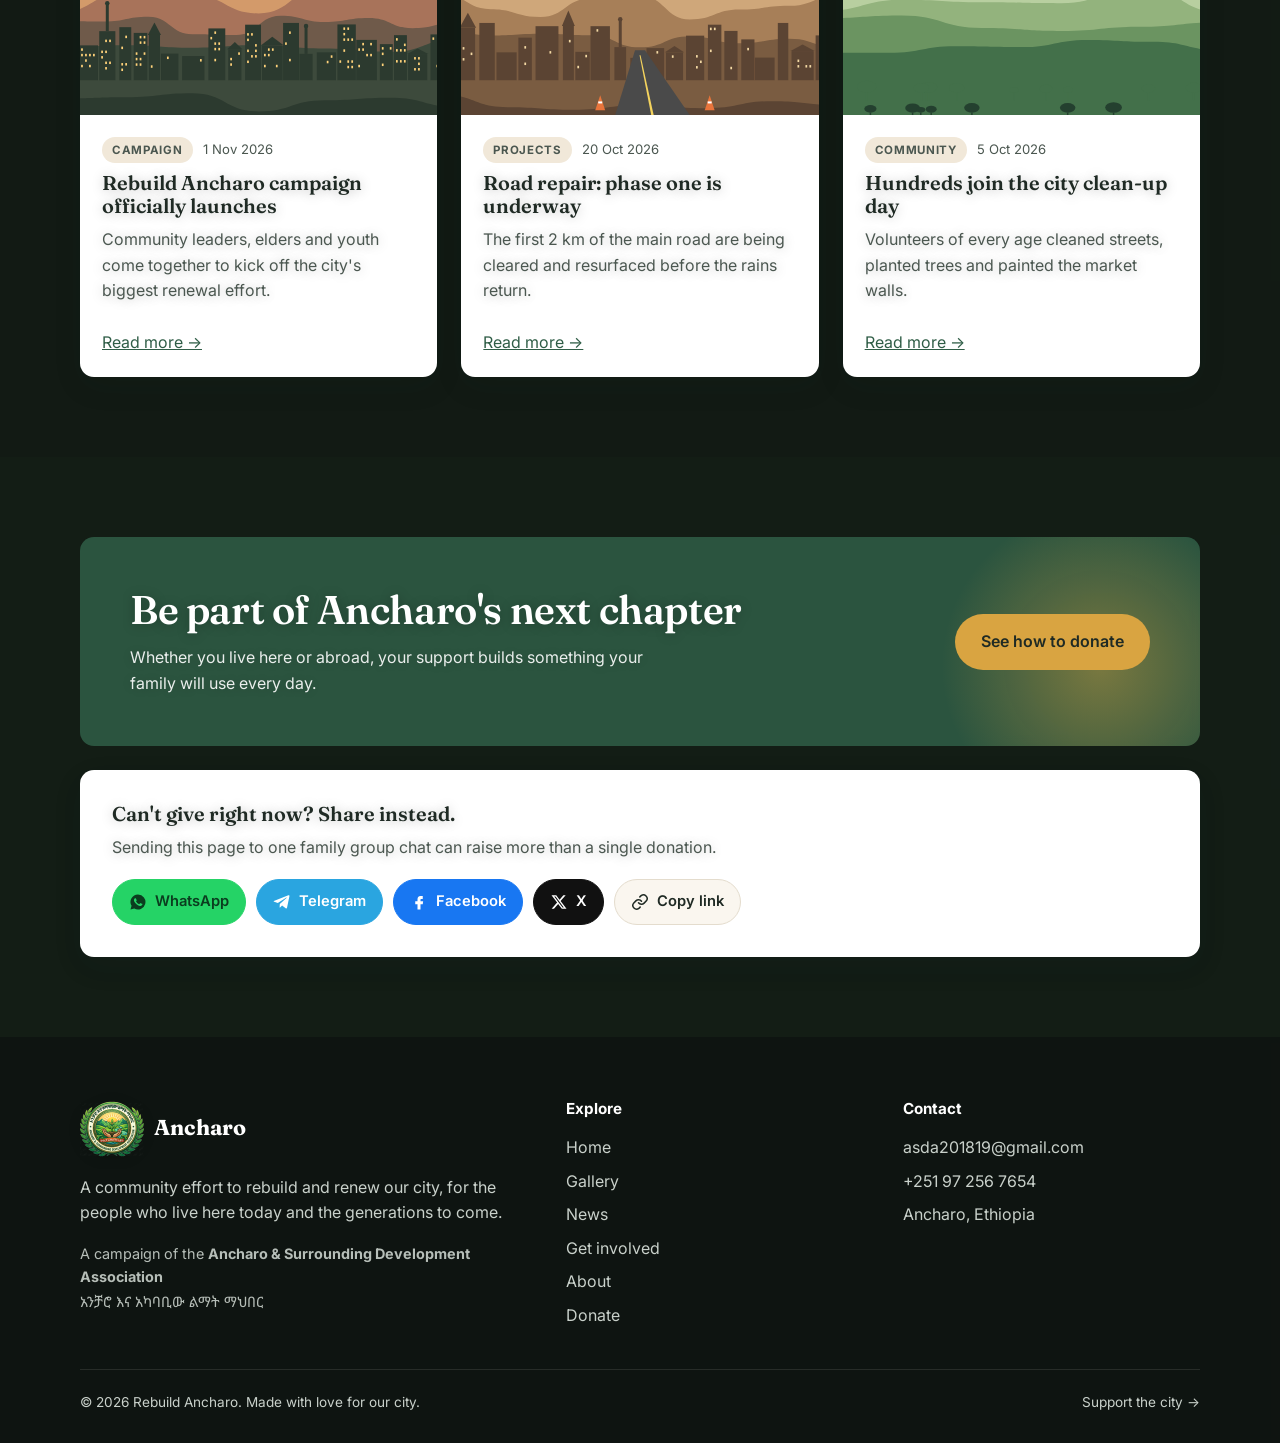
==== commit 844ff498: "Add the Ancharo & Surrounding Development Association logo - Logo in the menu bar, footer (with "A c" ====
--- a/index.html
+++ b/index.html
@@ -14,12 +14,13 @@
   <meta property="og:image" content="https://ancharo.vercel.app/images/og-image.jpg" />
   <meta property="og:url" content="https://ancharo.vercel.app/" />
   <meta name="twitter:card" content="summary_large_image" />
-  <link rel="icon" href="images/favicon.svg" type="image/svg+xml" />
+  <link rel="icon" href="images/favicon-64.png" type="image/png" />
+  <link rel="apple-touch-icon" href="images/apple-touch-icon.png" />
   <link rel="preconnect" href="https://fonts.googleapis.com" />
   <link rel="preconnect" href="https://fonts.gstatic.com" crossorigin />
   <link href="https://fonts.googleapis.com/css2?family=Fraunces:opsz,wght@9..144,600;9..144,700&family=Inter:wght@400;500;600;700&family=Noto+Sans+Ethiopic:wght@400;600;700&family=Noto+Serif+Ethiopic:wght@600;700&display=swap" rel="stylesheet" />
   <script src="js/i18n.js?v=f42a2118"></script>
-  <link rel="stylesheet" href="css/styles.css?v=38a0d861" />
+  <link rel="stylesheet" href="css/styles.css?v=0d9c1d97" />
 </head>
 <body class="home">
 
@@ -27,7 +28,7 @@
   <header class="site-header">
     <nav class="container nav" aria-label="Main">
       <a class="brand" href="index.html">
-        <span class="brand__mark"><svg width="22" height="22" viewBox="0 0 24 24" fill="none"><circle cx="15" cy="8" r="3.2" fill="#d9a441"/><path d="M1 20 L8 11 L12 15 L16 12 L23 20 Z" fill="#faf6ef"/></svg></span>
+        <img class="brand__logo" src="images/logo-128.png" alt="" width="46" height="46" />
         <span class="brand__name">Ancharo</span>
       </a>
       <button class="nav__toggle" aria-label="Open menu" aria-expanded="false">
@@ -346,10 +347,11 @@
       <div class="footer-grid">
         <div>
           <a class="brand" href="index.html">
-            <span class="brand__mark"><svg width="22" height="22" viewBox="0 0 24 24" fill="none"><circle cx="15" cy="8" r="3.2" fill="#d9a441"/><path d="M1 20 L8 11 L12 15 L16 12 L23 20 Z" fill="#faf6ef"/></svg></span>
+            <img class="brand__logo" src="images/logo-128.png" alt="" width="46" height="46" />
             <span class="brand__name">Ancharo</span>
           </a>
           <p>A community effort to rebuild and renew our city, for the people who live here today and the generations to come.</p>
+          <p class="footer-org">A campaign of the <strong>Ancharo &amp; Surrounding Development Association</strong><span lang="am">አንቻሮ እና አካባቢው ልማት ማህበር</span></p>
         </div>
         <div>
           <h4>Explore</h4>
--- a/css/styles.css
+++ b/css/styles.css
@@ -998,8 +998,8 @@
   position: relative; display: flex; align-items: center; gap: 1.8cqw; padding: 2.1cqw 3.4cqw;
   background: linear-gradient(90deg, var(--role), color-mix(in srgb, var(--role) 65%, #0b120d)); color: #fff;
 }
-.idc__logo { width: 6.6cqw; height: 6.6cqw; border-radius: 1.6cqw; background: rgba(255,255,255,.18); display: grid; place-items: center; flex: none; }
-.idc__logo svg { width: 4.6cqw; height: 4.6cqw; }
+.idc__logo { width: 7.4cqw; height: 7.4cqw; border-radius: 50%; background: #fff; display: grid; place-items: center; flex: none; box-shadow: 0 .3cqw 1cqw rgba(0,0,0,.25); }
+.idc__logo img { width: 7cqw; height: 7cqw; object-fit: contain; }
 .idc__org { display: grid; line-height: 1.1; }
 .idc__org strong { font-size: 3.1cqw; letter-spacing: .07em; font-weight: 800; }
 .idc__org span { font-size: 2.4cqw; font-weight: 600; opacity: .95; }
@@ -1031,8 +1031,8 @@
   animation: idc-holo 7s linear infinite;
 }
 .idc__seal::after { content: ""; position: absolute; inset: 1.4cqw; border-radius: 50%; border: .25cqw dashed rgba(20,32,26,.25); }
-.idc__seal span { width: 6cqw; height: 6cqw; border-radius: 50%; background: var(--role); display: grid; place-items: center; }
-.idc__seal svg { width: 4cqw; height: 4cqw; }
+.idc__seal span { width: 8cqw; height: 8cqw; border-radius: 50%; background: #fff; display: grid; place-items: center; }
+.idc__seal img { width: 7.6cqw; height: 7.6cqw; object-fit: contain; }
 .idc__seal::after { inset: 1.1cqw !important; }
 @keyframes idc-holo { to { filter: hue-rotate(360deg); } }
 .idc__ghost { width: 9cqw; aspect-ratio: 3 / 4; border-radius: .8cqw; overflow: hidden; opacity: .4; filter: grayscale(1) contrast(1.1); }
@@ -1164,3 +1164,17 @@
 /* barcode of the card number, bottom right of the front */
 .idc__barcode { margin-left: auto; width: 50cqw; height: 6.2cqw; display: block; }
 .idc__barcode svg { display: block; width: 100%; height: 100%; border-radius: .4cqw; }
+
+/* association logo */
+.brand__logo { width: 46px; height: 46px; object-fit: contain; flex: none; filter: drop-shadow(0 2px 6px rgba(0,0,0,.18)); }
+.site-footer .brand__logo { width: 64px; height: 64px; }
+.footer-org { font-size: .9rem; opacity: .9; }
+.footer-org span { display: block; font-family: "Noto Sans Ethiopic", sans-serif; margin-top: 2px; }
+@media (max-width: 820px) { .brand__logo { width: 40px; height: 40px; } }
+
+/* About: who we are */
+.org { display: grid; grid-template-columns: minmax(0, 380px) 1fr; gap: 50px; align-items: center; }
+.org__logo { width: 100%; max-width: 380px; margin: 0 auto; filter: drop-shadow(0 18px 30px rgba(20,30,24,.18)); }
+.org__name { font-family: "Noto Sans Ethiopic", sans-serif; font-weight: 700; color: var(--green); font-size: 1.15rem; margin-top: -6px; }
+@media (max-width: 820px) { .org { grid-template-columns: 1fr; gap: 24px; text-align: center; } .org__logo { max-width: 260px; } .org .values { text-align: left; } }
+html[lang="am"] .org__name { display: none; }
